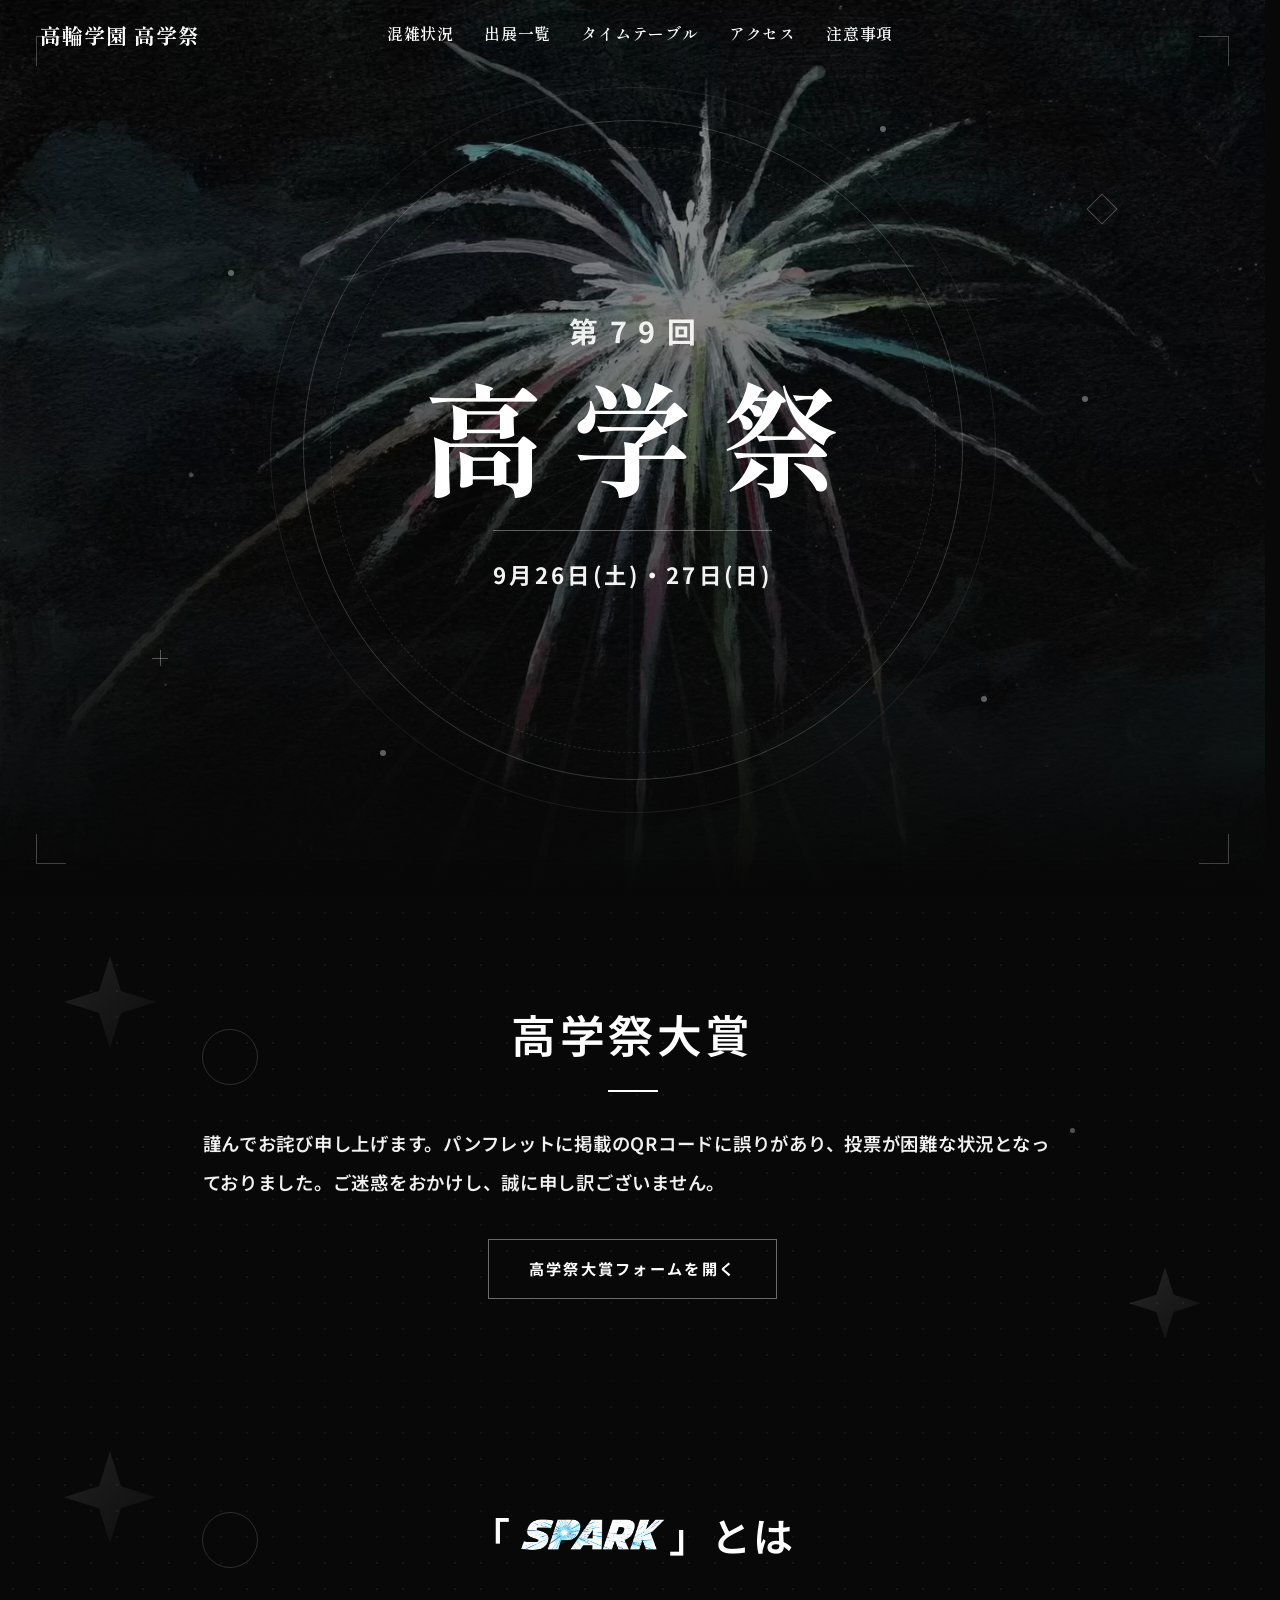
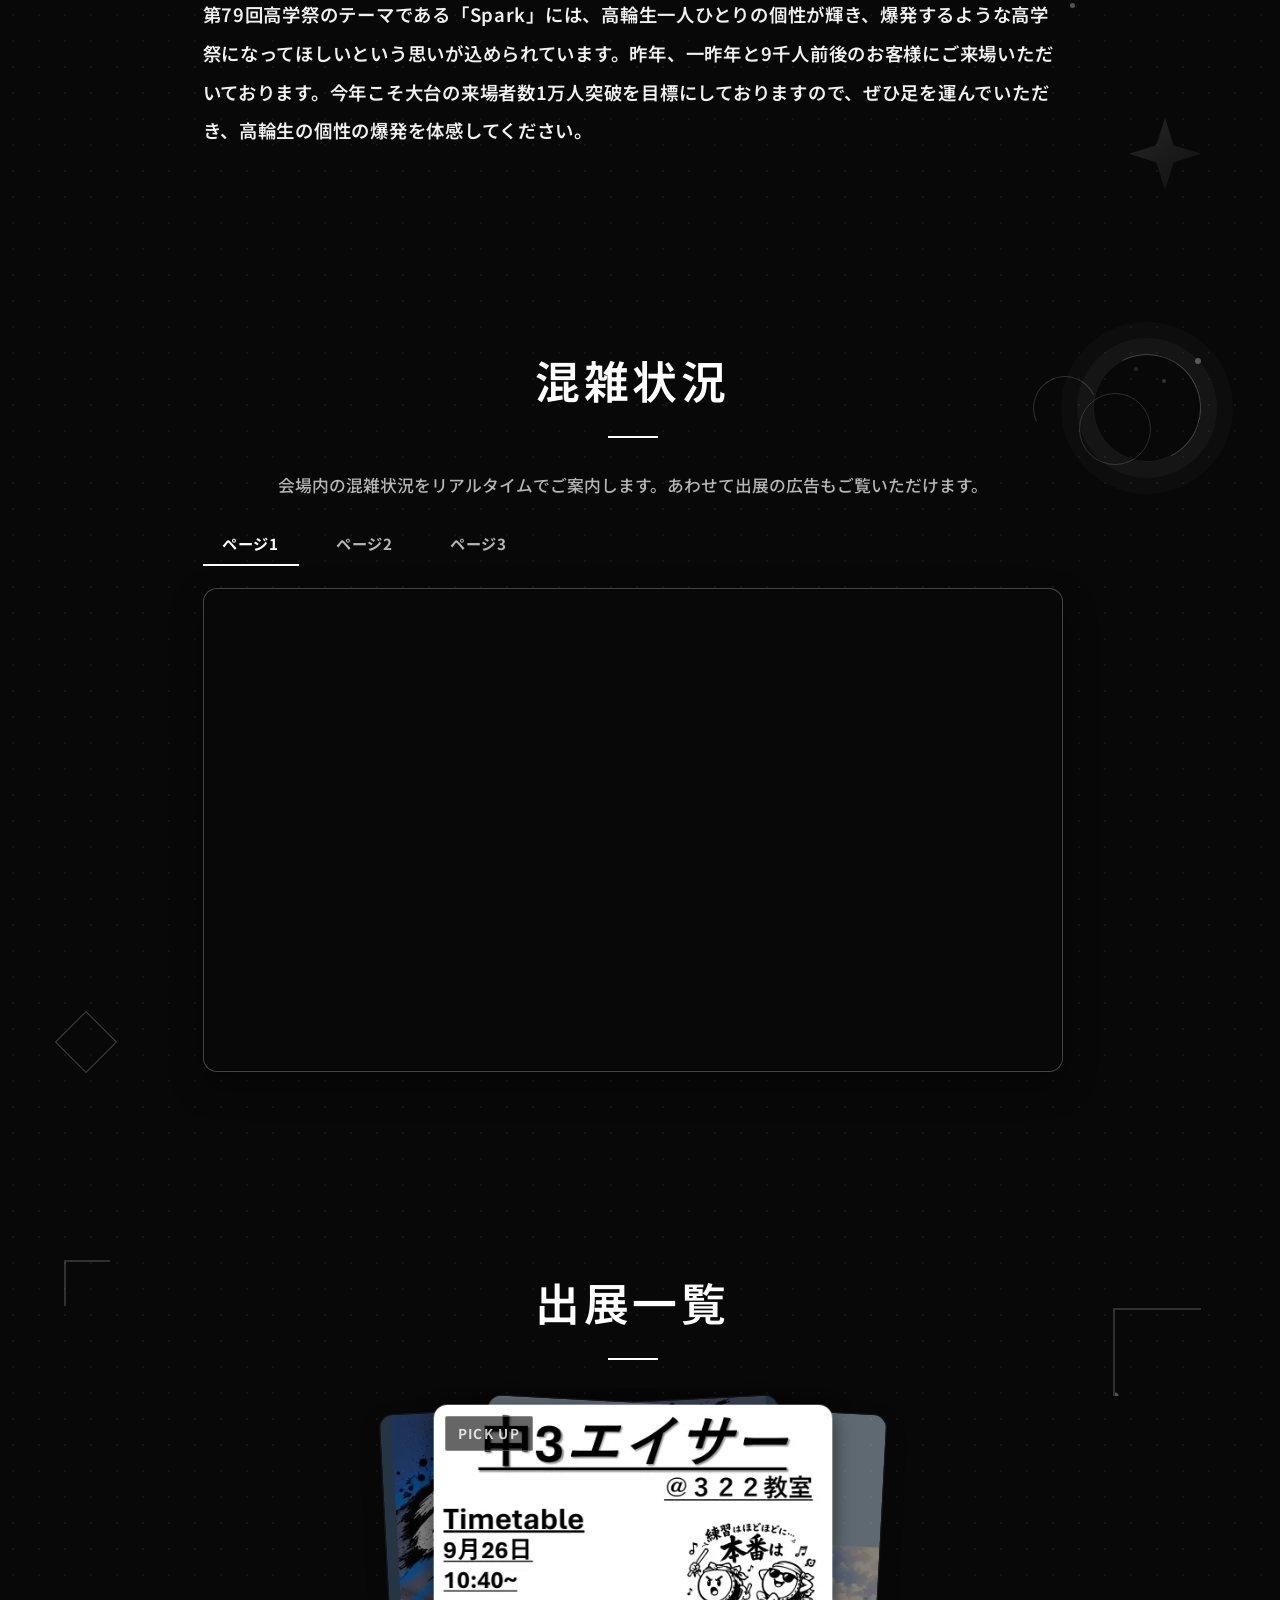
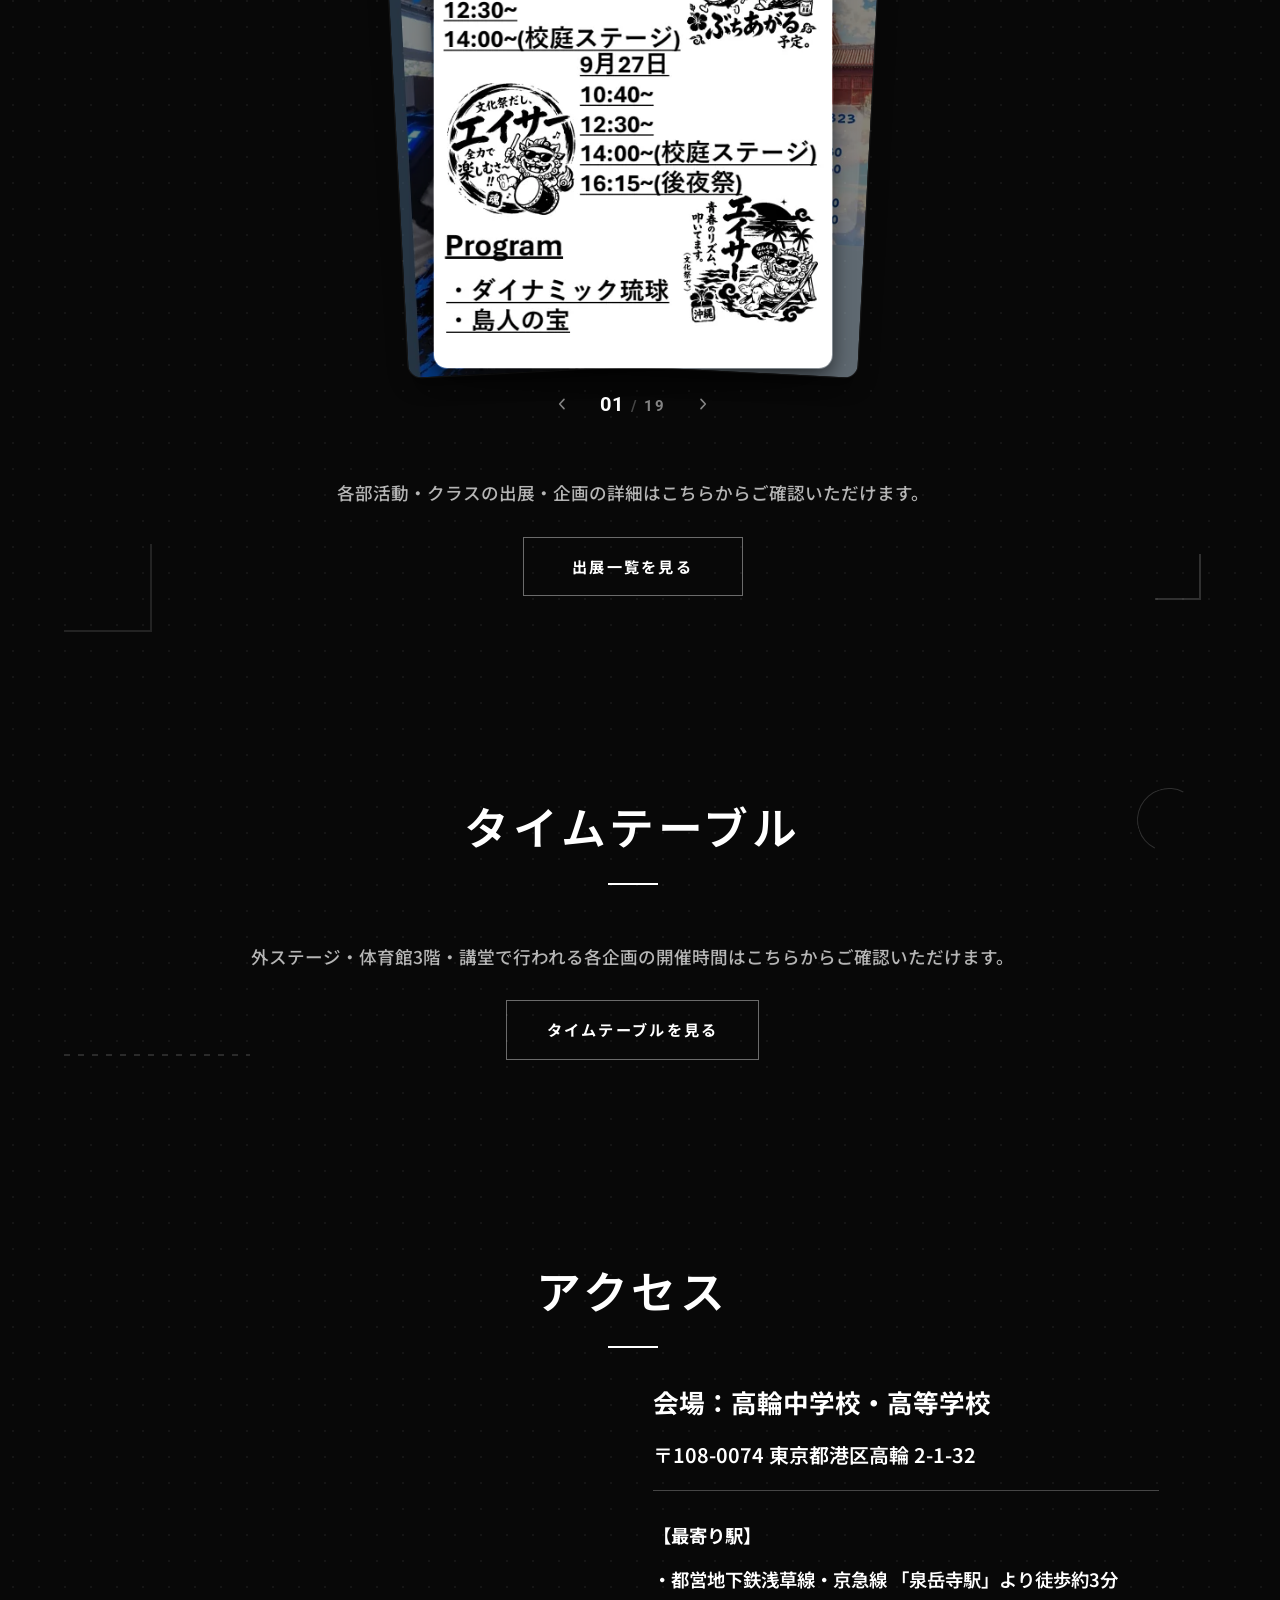
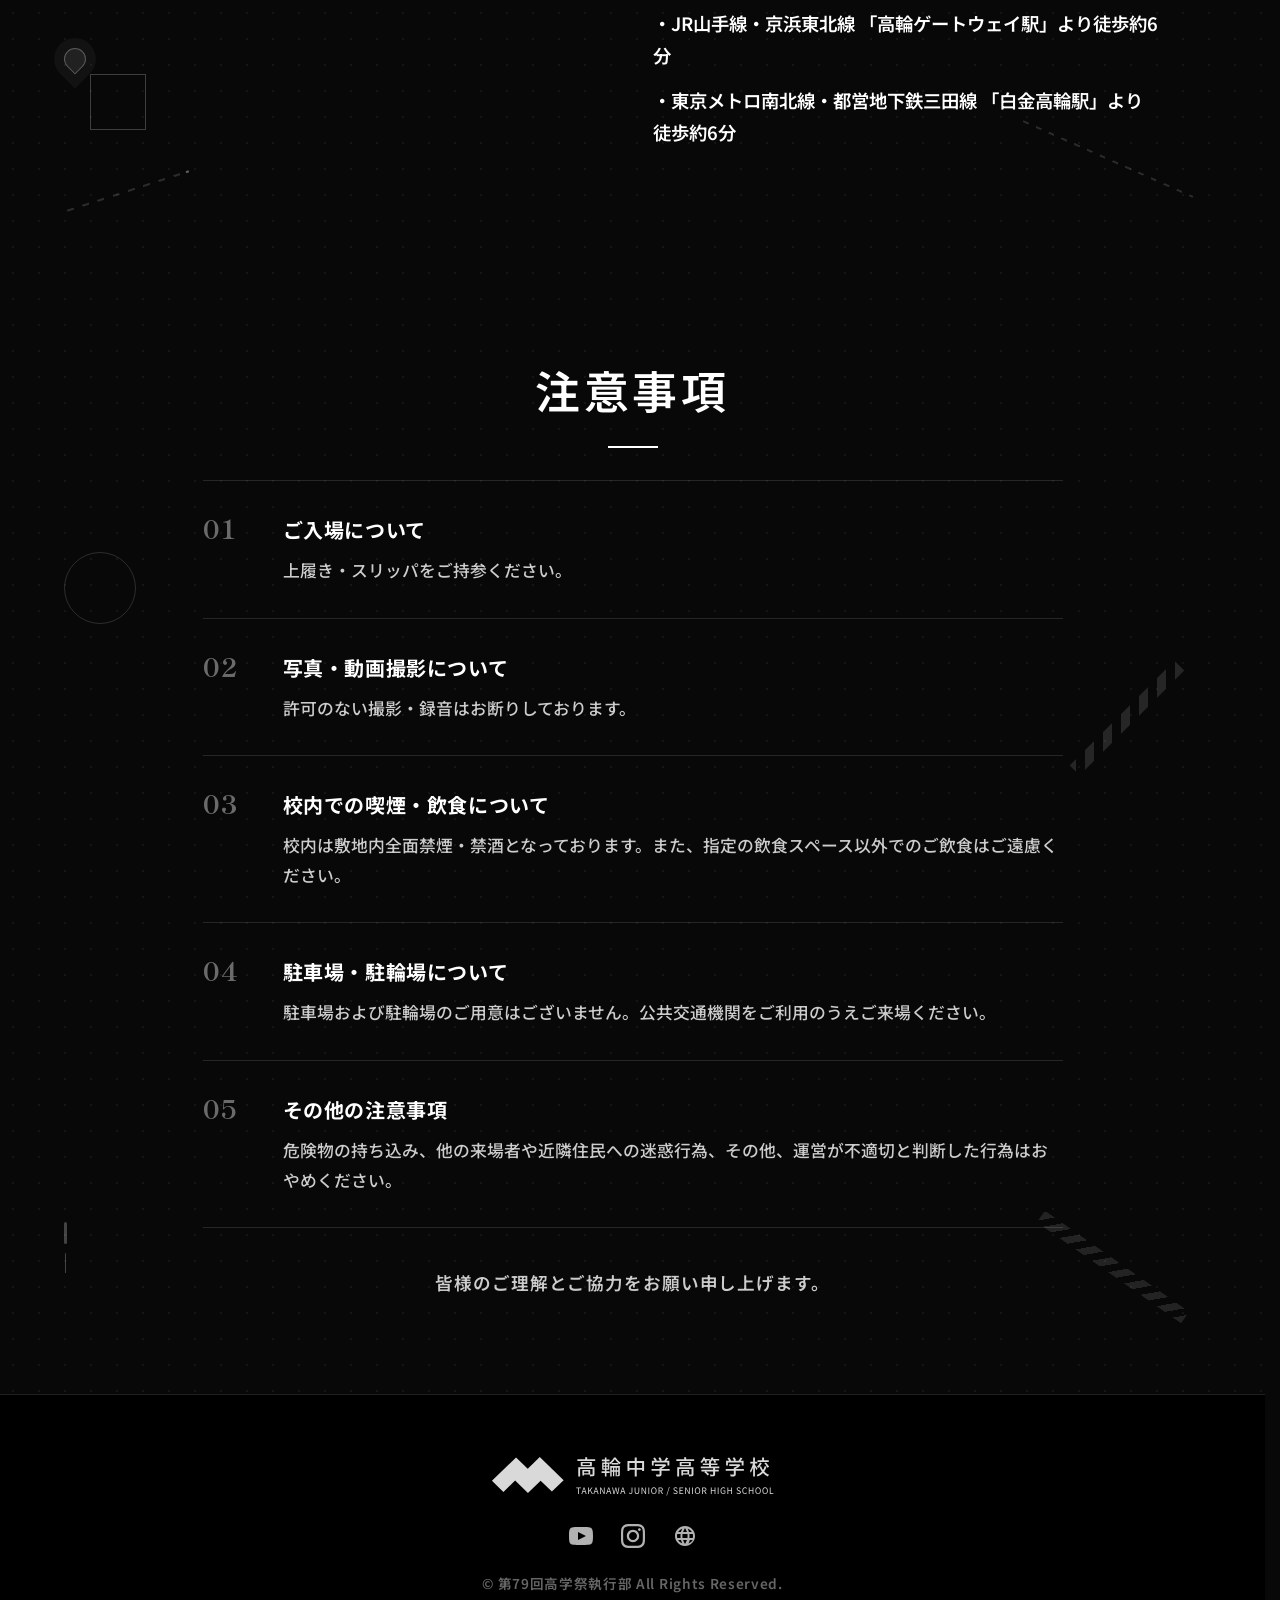
==== index.html @ 96a68a83 "Fix: 高学祭大賞フォームのURLを修正" ====
<!doctype html>
<html lang="ja">

<head>
  <meta charset="UTF-8" />
  <meta name="viewport" content="width=device-width, initial-scale=1, viewport-fit=cover" />
  <meta name="theme-color" content="#0d0d0d" />
  <title>第79回高学祭公式ウェブサイト</title>
  <meta name="description" content="高輪中学校・高等学校で開催される第79回高学祭の公式サイトです。開催日時、出展一覧、アクセスなどをご案内します。" />
  <link rel="icon" href="./favicon.png" type="image/png" />
  <link rel="preload" as="image" href="./assets/images/background.avif" type="image/avif" fetchpriority="high" />

  <link href="./assets/css/destyle.css?v=20260928" rel="stylesheet" />

  <link rel="preconnect" href="https://fonts.googleapis.com" />
  <link rel="preconnect" href="https://fonts.gstatic.com" crossorigin />
  <link rel="preconnect" href="https://docs.google.com" />

  <link rel="preload" as="style"
    href="https://fonts.googleapis.com/css2?family=Noto+Sans+JP:wght@600;700&family=Shippori+Mincho:wght@800&family=Roboto:wght@400;700&display=swap" />
  <link rel="stylesheet"
    href="https://fonts.googleapis.com/css2?family=Noto+Sans+JP:wght@600;700&family=Shippori+Mincho:wght@800&family=Roboto:wght@400;700&display=swap"
    media="print" onload="this.media='all'" />
  <noscript>
    <link rel="stylesheet"
      href="https://fonts.googleapis.com/css2?family=Noto+Sans+JP:wght@600;700&family=Shippori+Mincho:wght@800&family=Roboto:wght@400;700&display=swap" />
  </noscript>
  <link href="./assets/css/style.css?v=20260928" rel="stylesheet" />

  <link rel="canonical" href="https://kougakusai.pages.dev/" />

  <meta property="og:type" content="website" />
  <meta property="og:site_name" content="第79回高学祭" />
  <meta property="og:title" content="第79回高学祭公式ウェブサイト" />
  <meta property="og:description" content="高輪中学校・高等学校で開催される第79回高学祭の公式サイトです。開催日時、出展一覧、アクセスなどをご案内します。" />
  <meta property="og:image" content="https://kougakusai.pages.dev/assets/images/ogp.png" />
  <meta property="og:url" content="https://kougakusai.pages.dev/" />
  <meta property="og:locale" content="ja_JP" />

  <meta name="twitter:card" content="summary_large_image" />
  <meta name="twitter:title" content="第79回高学祭公式ウェブサイト" />
  <meta name="twitter:description" content="高輪中学校・高等学校で開催される第79回高学祭の公式サイトです。" />
  <meta name="twitter:url" content="https://kougakusai.pages.dev/" />
  <meta name="twitter:image" content="https://kougakusai.pages.dev/assets/images/ogp.png" />
</head>

<body>
  <header>
    <a href="./" class="logo">高輪学園 高学祭</a>

    <nav class="desktop-nav" aria-label="メインナビゲーション">
      <a href="./" class="js-scroll-link" data-scroll-target="congestion">混雑状況</a>
      <a href="./" class="js-scroll-link" data-scroll-target="projects">出展一覧</a>
      <a href="./" class="js-scroll-link" data-scroll-target="timetable">タイムテーブル</a>
      <a href="./" class="js-scroll-link" data-scroll-target="access">アクセス</a>
      <a href="./" class="js-scroll-link" data-scroll-target="precautions">注意事項</a>
    </nav>

    <button type="button" class="hamburger-open" id="js-hamburger-open" aria-label="メニューを開く"
      aria-controls="js-mobile-menu" aria-expanded="false">
      <span></span>
      <span></span>
    </button>
  </header>

  <noscript>
    <style>
      .scroll-fade {
        opacity: 1;
        transform: none;
      }

      @media screen and (max-width: 900px) {
        .hamburger-open {
          display: none;
        }
      }
    </style>
  </noscript>

  <div class="menu-overlay" id="js-menu-overlay"></div>

  <aside class="mobile-menu" id="js-mobile-menu" aria-label="モバイルメニュー" aria-hidden="true" inert>
    <button type="button" class="hamburger-close" id="js-hamburger-close" aria-label="メニューを閉じる">
      <span></span>
      <span></span>
    </button>

    <nav class="mobile-nav">
      <a href="./" class="js-scroll-link js-mobile-link" data-scroll-target="congestion">混雑状況</a>
      <a href="./" class="js-scroll-link js-mobile-link" data-scroll-target="projects">出展一覧</a>
      <a href="./" class="js-scroll-link js-mobile-link" data-scroll-target="timetable">タイムテーブル</a>
      <a href="./" class="js-scroll-link js-mobile-link" data-scroll-target="access">アクセス</a>
      <a href="./" class="js-scroll-link js-mobile-link" data-scroll-target="precautions">注意事項</a>
    </nav>
  </aside>

  <section class="hero">
    <div class="hero-deco hero-pattern--burst" aria-hidden="true">
      <span class="deco-burst"></span>
      <span class="deco-ring"></span>
      <span class="deco-cross"></span>
      <span class="deco-square"></span>
      <span class="deco-dim"></span>
      <span class="reg reg-tl"></span>
      <span class="reg reg-tr"></span>
      <span class="reg reg-bl"></span>
      <span class="reg reg-br"></span>
      <span class="deco-plus"></span>
      <span class="deco-diamond"></span>
      <span class="deco-dot deco-dot--1"></span>
      <span class="deco-dot deco-dot--2"></span>
      <span class="deco-dot deco-dot--3"></span>
      <span class="deco-dot deco-dot--4"></span>
      <span class="deco-dot deco-dot--5"></span>
    </div>

    <div class="hero-inner">
      <p class="hero-sub">第79回</p>
      <h1 class="hero-main">高学祭</h1>
      <p class="hero-date">
        9月26日(土)・27日(日)
      </p>
    </div>
  </section>

  <main>
    <section id="grand-prix" class="grand-prix">
      <div class="section-deco" data-section="grand-prix" aria-hidden="true">
        <span class="d-star d-size-lg pos-1"></span>
        <span class="d-ring d-size-md pos-2"></span>
        <span class="d-dot pos-3"></span>
      </div>
      <div class="content-inner grand-prix-inner">
        <h2 class="scroll-fade">高学祭大賞</h2>
        <div class="grand-prix-text scroll-fade">
          <p class="grand-prix-apology">
            謹んでお詫び申し上げます。パンフレットに掲載のQRコードに誤りがあり、投票が困難な状況となっておりました。ご迷惑をおかけし、誠に申し訳ございません。
          </p>
          <a class="btn-projects grand-prix-form-btn" href="https://docs.google.com/forms/d/e/1FAIpQLSc-I0dS_eJkgNXEQUxPv0V6HkV5yIiI-hs_ckgnveNZEWWohg/viewform"
            target="_blank" rel="noopener noreferrer"> 高学祭大賞フォームを開く </a>
        </div>
      </div>
    </section>

    <section class="about">
      <div class="section-deco" data-section="about" aria-hidden="true">
        <span class="d-star d-size-lg pos-1"></span>
        <span class="d-ring d-size-md pos-2"></span>
        <span class="d-dot pos-3"></span>
      </div>
      <div class="content-inner about-inner">
        <div class="about-text">
          <h2 class="scroll-fade about-title">
            「<img src="./assets/images/spark-logo.webp" alt="Spark" class="inline-spark-logo" />」とは
          </h2>
          <p class="scroll-fade">
            第79回高学祭のテーマである「Spark」には、高輪生一人ひとりの個性が輝き、爆発するような高学祭になってほしいという思いが込められています。昨年、一昨年と9千人前後のお客様にご来場いただいております。今年こそ大台の来場者数1万人突破を目標にしておりますので、ぜひ足を運んでいただき、高輪生の個性の爆発を体感してください。
          </p>
        </div>
      </div>
    </section>

    <section id="congestion" class="congestion">
      <div class="section-deco" data-section="congestion" aria-hidden="true">
        <span class="d-diamond d-size-lg pos-1"></span>
        <span class="d-ring--arc pos-2"></span>
        <span class="d-ring d-size-lg pos-3"></span>
      </div>
      <div class="content-inner congestion-inner">
        <h2 class="scroll-fade">混雑状況</h2>
        <p class="congestion-desc scroll-fade">
          会場内の混雑状況をリアルタイムでご案内します。あわせて出展の広告もご覧いただけます。
        </p>

        <div class="congestion-embed-wrap scroll-fade">
          <div class="congestion-toolbar">
            <div class="congestion-tabs" role="tablist" aria-label="混雑状況ページ切り替え">
              <button type="button" class="congestion-tab is-active" role="tab" aria-selected="true"
                data-slide="id.p">ページ1</button>
              <button type="button" class="congestion-tab" role="tab" aria-selected="false"
                data-slide="id.g3f6db1f56cd_0_41">ページ2</button>
              <button type="button" class="congestion-tab" role="tab" aria-selected="false"
                data-slide="id.g3f6db1f56cd_0_70">ページ3</button>
            </div>
          </div>
          <div class="congestion-slides">
            <iframe class="congestion-slide is-active" data-slide-frame="id.p" title="会場混雑状況 ページ1" allowfullscreen="true"
              loading="lazy"></iframe>
            <iframe class="congestion-slide" data-slide-frame="id.g3f6db1f56cd_0_41" title="会場混雑状況 ページ2" allowfullscreen="true"
              loading="lazy"></iframe>
            <iframe class="congestion-slide" data-slide-frame="id.g3f6db1f56cd_0_70" title="会場混雑状況 ページ3" allowfullscreen="true"
              loading="lazy"></iframe>
          </div>
        </div>
      </div>
    </section>

    <section id="projects" class="projects">
      <div class="section-deco" data-section="projects" aria-hidden="true">
        <span class="d-bracket d-size-lg pos-1"></span>
        <span class="d-bracket--flip d-size-lg pos-2"></span>
      </div>
      <div class="content-inner">
        <h2 class="scroll-fade">出展一覧</h2>

        <section id="ads" class="ads">
          <div class="ads-slider scroll-fade" id="js-ads-slider" role="group" aria-roledescription="スライドショー"
            aria-label="出展PR">
            <span class="ads-badge">PICK UP</span>
            <div class="ads-track" id="js-ads-track"></div>
            <div class="ads-controls" id="js-ads-controls">
              <button type="button" class="ads-nav" id="js-ads-prev" aria-label="前の広告へ">
                <svg viewBox="0 0 24 24" width="16" height="16" aria-hidden="true" focusable="false">
                  <path d="M15 5 L8.5 12 L15 19" fill="none" stroke="currentColor" stroke-width="2.4"
                    stroke-linecap="round" stroke-linejoin="round" />
                </svg>
              </button>
              <p class="ads-counter" id="js-ads-counter" aria-live="polite">
                <span class="ads-counter-now" id="js-ads-counter-now">01</span>
                <span class="ads-counter-sep" aria-hidden="true">/</span>
                <span class="ads-counter-total" id="js-ads-counter-total">19</span>
              </p>
              <button type="button" class="ads-nav" id="js-ads-next" aria-label="次の広告へ">
                <svg viewBox="0 0 24 24" width="16" height="16" aria-hidden="true" focusable="false">
                  <path d="M9 5 L15.5 12 L9 19" fill="none" stroke="currentColor" stroke-width="2.4"
                    stroke-linecap="round" stroke-linejoin="round" />
                </svg>
              </button>
            </div>
          </div>
        </section>

        <div class="projects-link-container scroll-fade">
          <p class="projects-message">
            各部活動・クラスの出展・企画の詳細はこちらからご確認いただけます。
          </p>
          <a href="projects.html" class="btn-projects"> 出展一覧を見る </a>
        </div>
      </div>
    </section>

    <section id="timetable" class="timetable">
      <div class="section-deco" data-section="timetable" aria-hidden="true">
        <span class="d-ring--arc pos-1"></span>
        <span class="d-route d-size-lg pos-2"></span>
      </div>
      <div class="content-inner">
        <h2 class="scroll-fade">タイムテーブル</h2>
        <div class="projects-link-container scroll-fade">
          <p class="projects-message">
            外ステージ・体育館3階・講堂で行われる各企画の開催時間はこちらからご確認いただけます。
          </p>
          <a href="timetable.html" class="btn-projects"> タイムテーブルを見る </a>
        </div>
      </div>
    </section>

    <section id="access" class="access">
      <div class="section-deco" data-section="access" aria-hidden="true">
        <span class="d-dot--ring d-size-lg pos-1"></span>
        <span class="d-route d-size-lg pos-2"></span>
      </div>
      <div class="content-inner access-inner">
        <h2 class="scroll-fade">アクセス</h2>
        <div class="access-content">
          <div class="map-container">
            <iframe title="高輪中学校・高等学校への地図"
              src="https://maps.google.com/maps?q=高輪中学校・高等学校&t=&z=15&ie=UTF8&iwloc=&output=embed" width="600"
              height="450" style="border: 0" allowfullscreen loading="lazy"
              referrerpolicy="strict-origin-when-cross-origin"></iframe>
            <noscript>
              <style>
                .map-container iframe {
                  display: none;
                }

                .map-noscript-notice {
                  min-height: 380px;
                  margin-top: 0;
                  display: flex;
                  flex-direction: column;
                  justify-content: center;
                }

                @media screen and (max-width: 900px) {
                  .map-noscript-notice {
                    min-height: 280px;
                  }
                }
              </style>
              <div class="noscript-notice map-noscript-notice" role="status">
                <p class="noscript-notice-title">地図を表示できません</p>
                <p>〒108-0074 東京都港区高輪 2-1-32</p>
                <a href="https://www.google.com/maps/search/?api=1&query=高輪中学校・高等学校" target="_blank"
                  rel="noopener noreferrer">Google マップで会場を開く</a>
              </div>
            </noscript>
          </div>

          <div class="access-info scroll-fade">
            <h3>会場：高輪中学校・高等学校</h3>
            <p class="address">〒108-0074 東京都港区高輪 2-1-32</p>

            <div class="station-group">
              <p class="station-title">【最寄り駅】</p>
              <p>
                ・都営地下鉄浅草線・京急線 「泉岳寺駅」より徒歩約3分
              </p>
              <p>
                ・JR山手線・京浜東北線 「高輪ゲートウェイ駅」より徒歩約6分
              </p>
              <p>
                ・東京メトロ南北線・都営地下鉄三田線
                「白金高輪駅」より徒歩約6分
              </p>
            </div>
          </div>
        </div>
      </div>
    </section>

    <section id="precautions" class="precautions">
      <div class="section-deco" data-section="precautions" aria-hidden="true">
        <span class="d-band d-size-lg pos-1"></span>
        <span class="d-ring d-size-lg pos-2"></span>
      </div>
      <div class="content-inner precautions-inner">
        <h2 class="scroll-fade">注意事項</h2>
        <div class="precautions-content scroll-fade">
          <div class="precautions-list">
            <div class="precautions-item">
              <span class="precautions-num">01</span>
              <div class="precautions-body">
                <h3>ご入場について</h3>
                <p>上履き・スリッパをご持参ください。</p>
              </div>
            </div>

            <div class="precautions-item">
              <span class="precautions-num">02</span>
              <div class="precautions-body">
                <h3>写真・動画撮影について</h3>
                <p>許可のない撮影・録音はお断りしております。</p>
              </div>
            </div>

            <div class="precautions-item">
              <span class="precautions-num">03</span>
              <div class="precautions-body">
                <h3>校内での喫煙・飲食について</h3>
                <p>
                  校内は敷地内全面禁煙・禁酒となっております。また、指定の飲食スペース以外でのご飲食はご遠慮ください。
                </p>
              </div>
            </div>

            <div class="precautions-item">
              <span class="precautions-num">04</span>
              <div class="precautions-body">
                <h3>駐車場・駐輪場について</h3>
                <p>
                  駐車場および駐輪場のご用意はございません。公共交通機関をご利用のうえご来場ください。
                </p>
              </div>
            </div>

            <div class="precautions-item">
              <span class="precautions-num">05</span>
              <div class="precautions-body">
                <h3>その他の注意事項</h3>
                <p>
                  危険物の持ち込み、他の来場者や近隣住民への迷惑行為、その他、運営が不適切と判断した行為はおやめください。
                </p>
              </div>
            </div>
          </div>
          <p class="precautions-foot">
            皆様のご理解とご協力をお願い申し上げます。
          </p>
        </div>
      </div>
    </section>
  </main>

  <div class="modal-overlay" id="js-modal-overlay" aria-hidden="true">
    <div class="modal-content" role="dialog" aria-modal="true" aria-labelledby="js-modal-title" tabindex="-1">
      <button type="button" class="modal-close" id="js-modal-close" aria-label="閉じる">
        ✕
      </button>
      <div id="js-modal-body"></div>
    </div>
  </div>

  <footer>
    <div class="footer-inner">
      <div class="footer-logo-wrap">
        <a href="https://takanawa.ed.jp" target="_blank" rel="noopener noreferrer">
          <img src="./assets/images/logos/takanawa-logo.svg" alt="学校法人高輪学園" class="takanawa-logo" loading="lazy" />
        </a>
      </div>

      <div class="footer-sns">
        <a href="https://www.youtube.com/@takanawagakuen" target="_blank" rel="noopener noreferrer"
          aria-label="公式YouTube">
          <img src="./assets/images/logos/youtube-logo.svg" alt="YouTube" class="sns-icon" loading="lazy" />
        </a>
        <a href="https://www.instagram.com/kougakusai.official/" target="_blank" rel="noopener noreferrer"
          aria-label="公式Instagram">
          <img src="./assets/images/logos/instagram-logo.svg" alt="Instagram" class="sns-icon" loading="lazy" />
        </a>
        <a href="https://takanawa.ed.jp" target="_blank" rel="noopener noreferrer" aria-label="公式ウェブサイト">
          <img src="./assets/images/logos/internet-logo.svg" alt="Website" class="sns-icon" loading="lazy" />
        </a>
      </div>

      <p class="copyright">© 第79回高学祭執行部 All Rights Reserved.</p>
    </div>
  </footer>

  <a href="#" id="back-to-top" class="back-to-top" aria-label="ページ上部へ戻る">
    ↑
  </a>

  <script src="./assets/js/script.js?v=20260928" defer></script>
</body>

</html>
---- assets/css/destyle.css ----
*,:before,:after{box-sizing:border-box;border-style:solid;border-width:0;min-width:0}html{-webkit-text-size-adjust:100%;-webkit-tap-highlight-color:transparent;line-height:1.15}body{margin:0}main{display:block}p,table,blockquote,address,pre,iframe,form,figure,dl{margin:0}h1,h2,h3,h4,h5,h6{font-size:inherit;font-weight:inherit;margin:0}ul,ol{margin:0;padding:0;list-style:none}dt{font-weight:700}dd{margin-left:0}hr{box-sizing:content-box;clear:both;height:0;color:inherit;border-top-width:1px;margin:0;overflow:visible}pre{font-family:monospace;font-size:inherit}address{font-style:inherit}a{color:inherit;background-color:#0000;text-decoration:none}abbr[title]{text-decoration:underline dotted}b,strong{font-weight:bolder}code,kbd,samp{font-family:monospace;font-size:inherit}small{font-size:80%}sub,sup{vertical-align:baseline;font-size:75%;line-height:0;position:relative}sub{bottom:-.25em}sup{top:-.5em}svg,img,embed,object,iframe{vertical-align:bottom}button,input,optgroup,select,textarea{-webkit-appearance:none;appearance:none;vertical-align:middle;color:inherit;font:inherit;text-align:inherit;text-transform:inherit;background:0 0;border-radius:0;margin:0;padding:0}button,[type=button],[type=reset],[type=submit]{cursor:pointer}button:disabled,[type=button]:disabled,[type=reset]:disabled,[type=submit]:disabled{cursor:default}:-moz-focusring{outline:auto}select:disabled{opacity:inherit}option{padding:0}fieldset{min-width:0;margin:0;padding:0}legend{padding:0}progress{vertical-align:baseline}textarea{overflow:auto}[type=number]::-webkit-inner-spin-button,[type=number]::-webkit-outer-spin-button{height:auto}[type=search]{outline-offset:-2px}[type=search]::-webkit-search-decoration{-webkit-appearance:none}::-webkit-file-upload-button{-webkit-appearance:button;font:inherit}[type=number]{-moz-appearance:textfield}label[for]{cursor:pointer}details{display:block}summary{display:list-item}[contenteditable]:focus{outline:auto}table{border-color:inherit;border-collapse:collapse}caption{text-align:left}td,th{vertical-align:top;padding:0}th{text-align:left;font-weight:700}
---- assets/css/style.css ----
html {
  scroll-behavior: smooth;
  scrollbar-gutter: stable;
  overflow-x: clip;
}

body {
  color: #fff;
  background-color: #080808;
  font-family: Noto Sans JP, sans-serif;
  font-weight: 600;
  line-height: 1.7;
  overflow-x: clip;
}

header {
  z-index: 100;
  background: 0 0;
  justify-content: space-between;
  align-items: center;
  width: 100%;
  padding: max(18px, env(safe-area-inset-top, 0px)) 40px;
  font-family: Shippori Mincho, serif;
  font-weight: 800;
  transition: background-color 0.4s, backdrop-filter 0.4s;
  display: flex;
  position: fixed;
  top: 0;
  left: 0;
}

header.scrolled {
  backdrop-filter: blur(12px);
  background-color: #080808b3;
}

.logo {
  color: #fff;
  letter-spacing: 0.05em;
  z-index: 101;
  font-size: 1.3rem;
  font-weight: 700;
  text-decoration: none;
  position: relative;
}

.desktop-nav {
  gap: 30px;
  display: flex;
  position: absolute;
  left: 50%;
  transform: translate(-50%);
}

.desktop-nav a {
  color: #fff;
  letter-spacing: 0.05em;
  background-image: linear-gradient(#fff, #fff);
  background-position: 0 100%;
  background-repeat: no-repeat;
  background-size: 0% 2px;
  padding-bottom: 4px;
  font-size: 1rem;
  font-weight: 600;
  text-decoration: none;
  transition: background-size 0.3s;
}

.desktop-nav a:hover {
  background-size: 100% 2px;
}

.hamburger-open,
.menu-overlay,
.mobile-menu {
  display: none;
}

.hero {
  z-index: 0;
  background-image: url(../images/background.webp);
  background-image: image-set(
    url(../images/background.avif) type("image/avif"),
    url(../images/background.webp) type("image/webp")
  );
  background-position: 50%;
  background-repeat: no-repeat;
  background-size: cover;
  justify-content: center;
  align-items: center;
  height: 100vh;
  height: 100svh;
  font-family: Shippori Mincho, serif;
  display: flex;
  position: sticky;
  top: 0;
  overflow: hidden;
}

.hero:before {
  content: "";
  z-index: 0;
  background: linear-gradient(#08080859 0%, #080808b3 70%, #080808 100%);
  position: absolute;
  inset: 0;
}

.hero-deco {
  z-index: 0;
  pointer-events: none;
  overflow: hidden;
  position: absolute;
  inset: 0;
}

.deco-burst {
  opacity: 0.3;
  background: repeating-conic-gradient(
    rgb(255 255 255 / 0.1) 0deg 1.2deg,
    transparent 1.2deg 12deg
  );
  -webkit-mask-image: radial-gradient(circle, #000 0%, transparent 68%);
  mask-image: radial-gradient(circle, #000 0%, transparent 68%);
  aspect-ratio: 1;
  width: min(140vh, 1150px);
  width: min(140svh, 1150px);
  position: absolute;
  top: 50%;
  left: 50%;
  transform: translate(-50%, -50%);
}

.deco-ring {
  aspect-ratio: 1;
  border: 1px solid rgb(255 255 255 / 0.18);
  border-radius: 50%;
  width: min(74vh, 660px);
  width: min(74svh, 660px);
  position: absolute;
  top: 50%;
  left: 50%;
  transform: translate(-50%, -50%);
}

.deco-ring::before {
  content: "";
  border: 1px dashed rgb(255 255 255 / 0.12);
  border-radius: 50%;
  position: absolute;
  inset: 26px;
}

.deco-ring::after {
  content: "";
  border: 1px solid rgb(255 255 255 / 0.08);
  border-radius: 50%;
  position: absolute;
  inset: -34px;
}

.reg {
  border-color: rgb(255 255 255 / 0.25);
  border-style: solid;
  width: 30px;
  height: 30px;
  position: absolute;
}

.reg-tl {
  top: 36px;
  left: 36px;
  border-width: 1px 0 0 1px;
}

.reg-tr {
  top: 36px;
  right: 36px;
  border-width: 1px 1px 0 0;
}

.reg-bl {
  bottom: 36px;
  left: 36px;
  border-width: 0 0 1px 1px;
}

.reg-br {
  right: 36px;
  bottom: 36px;
  border-width: 0 1px 1px 0;
}

.deco-plus {
  width: 16px;
  height: 16px;
  position: absolute;
  left: 12%;
  bottom: 26%;
}

.deco-plus::before,
.deco-plus::after {
  content: "";
  background: rgb(255 255 255 / 0.3);
  position: absolute;
}

.deco-plus::before {
  height: 1px;
  top: 50%;
  right: 0;
  left: 0;
}

.deco-plus::after {
  width: 1px;
  top: 0;
  bottom: 0;
  left: 50%;
}

.deco-diamond {
  border: 1px solid rgb(255 255 255 / 0.28);
  width: 22px;
  height: 22px;
  position: absolute;
  top: 22%;
  right: 12%;
  transform: rotate(45deg);
}

.deco-dot {
  background: rgb(255 255 255 / 0.35);
  border-radius: 50%;
  width: 6px;
  height: 6px;
  position: absolute;
}

.deco-dot--1 {
  top: 30%;
  left: 18%;
}

.deco-dot--2 {
  right: 22%;
  bottom: 22%;
}

.deco-dot--3 {
  top: 14%;
  right: 30%;
}

.deco-dot--4 {
  bottom: 16%;
  left: 30%;
}

.deco-dot--5 {
  top: 44%;
  right: 14%;
}

.deco-cross {
  display: none;
  width: min(78vh, 700px);
  width: min(78svh, 700px);
  height: 1px;
  position: absolute;
  top: 50%;
  left: 50%;
  transform: translate(-50%, -50%) rotate(45deg);
}

.deco-cross::after {
  content: "";
  width: 1px;
  height: min(78vh, 700px);
  height: min(78svh, 700px);
  background: rgb(255 255 255 / 0.08);
  position: absolute;
  top: 50%;
  left: 50%;
  transform: translate(-50%, -50%);
}

.deco-square {
  border: 1px solid rgb(255 255 255 / 0.09);
  width: min(60vh, 540px);
  height: min(60vh, 540px);
  position: absolute;
  top: 50%;
  left: 50%;
  transform: translate(-50%, -50%);
}

.deco-square::before {
  content: "";
  border: 1px solid rgb(255 255 255 / 0.06);
  position: absolute;
  inset: 30px;
}

.deco-square::after {
  content: "";
  border: 1px solid rgb(255 255 255 / 0.06);
  position: absolute;
  inset: 60px;
}

.deco-dim {
  width: min(34vh, 320px);
  height: 1px;
  background: rgb(255 255 255 / 0.22);
  position: absolute;
  top: 18%;
  right: 8%;
}

.deco-dim::before,
.deco-dim::after {
  content: "";
  border-top: 1px solid rgb(255 255 255 / 0.22);
  width: 10px;
  height: 1px;
  position: absolute;
  top: -3px;
}

.deco-dim::before {
  left: -4px;
  transform: rotate(45deg);
  transform-origin: left;
}

.deco-dim::after {
  right: -4px;
  transform: rotate(-45deg);
  transform-origin: right;
}

.hero-pattern--burst .deco-square,
.hero-pattern--burst .deco-dim {
  display: none;
}

.hero-inner {
  z-index: 1;
  text-align: center;
  flex-direction: column;
  align-items: center;
  padding: 0 20px;
  display: flex;
  position: relative;
}

.hero-sub {
  letter-spacing: 0.4em;
  text-indent: 0.4em;
  color: #ffffffe6;
  margin-bottom: 12px;
  font-family: Noto Sans JP, sans-serif;
  font-size: clamp(1.3rem, 4vw, 1.8rem);
  font-weight: 700;
}

.hero-main {
  letter-spacing: 0.22em;
  text-indent: 0.22em;
  color: #fff;
  margin-bottom: 28px;
  font-size: clamp(4.8rem, 9.5vw, 8.5rem);
  font-weight: 800;
  line-height: 1.1;
}

.hero-date {
  letter-spacing: 0.15em;
  color: #fffffff2;
  border-top: 1px solid #ffffff59;
  align-items: center;
  gap: 12px;
  padding-top: 24px;
  font-family: Noto Sans JP, sans-serif;
  font-size: 1.4rem;
  font-weight: 700;
  display: inline-flex;
}

main {
  z-index: 1;
  background-color: #080808;
  background-image: radial-gradient(
    rgb(255 255 255 / 0.05) 1px,
    transparent 1.4px
  );
  background-size: 26px 26px;
  position: relative;
}

.subpage-main {
  padding-top: 100px;
}

section {
  isolation: isolate;
  position: relative;
}

section[id] {
  scroll-margin-top: 90px;
}

.grand-prix::before,
.about::before {
  content: "";
  z-index: 0;
  pointer-events: none;
  width: 92px;
  height: 92px;
  background: linear-gradient(
    135deg,
    rgb(255 255 255 / 0.1),
    rgb(255 255 255 / 0.02)
  );
  clip-path: polygon(
    50% 0%,
    38% 38%,
    0% 50%,
    38% 62%,
    50% 100%,
    62% 62%,
    100% 50%,
    62% 38%
  );
  position: absolute;
  top: 56px;
  left: clamp(20px, 5vw, 88px);
}

.congestion::before {
  content: "";
  z-index: 0;
  pointer-events: none;
  width: 108px;
  height: 108px;
  border: 1.5px solid rgb(255 255 255 / 0.08);
  border-top-color: rgb(255 255 255 / 0.24);
  border-right-color: rgb(255 255 255 / 0.24);
  border-radius: 50%;
  box-shadow: 0 0 0 16px rgb(255 255 255 / 0.03),
    0 0 0 32px rgb(255 255 255 / 0.02);
  position: absolute;
  top: 108px;
  right: clamp(20px, 5vw, 88px);
  transform: rotate(18deg);
}

.congestion::after {
  content: "";
  z-index: 0;
  pointer-events: none;
  width: 6px;
  height: 6px;
  border-radius: 50%;
  background: rgb(255 255 255 / 0.3);
  box-shadow: -34px 20px 0 -1px rgb(255 255 255 / 0.18),
    -62px 8px 0 -1px rgb(255 255 255 / 0.12);
  position: absolute;
  top: 112px;
  right: clamp(20px, 5vw, 88px);
}

.projects::before {
  content: "";
  z-index: 0;
  pointer-events: none;
  width: 88px;
  height: 88px;
  border-top: 2px solid rgb(255 255 255 / 0.16);
  border-left: 2px solid rgb(255 255 255 / 0.16);
  background-image: radial-gradient(
    circle at 0 100%,
    rgb(255 255 255 / 0.3) 0 3px,
    #0000 4px
  );
  background-position: 0 100%;
  background-repeat: no-repeat;
  position: absolute;
  top: 140px;
  right: clamp(20px, 5vw, 88px);
}

.projects::after {
  content: "";
  z-index: 0;
  pointer-events: none;
  width: 88px;
  height: 88px;
  border-bottom: 2px solid rgb(255 255 255 / 0.11);
  border-right: 2px solid rgb(255 255 255 / 0.11);
  position: absolute;
  bottom: 60px;
  left: clamp(20px, 5vw, 88px);
}

.access::before {
  content: "";
  z-index: 0;
  pointer-events: none;
  width: 22px;
  height: 22px;
  background: rgb(255 255 255 / 0.1);
  border: 1px solid rgb(255 255 255 / 0.26);
  border-radius: 50% 50% 50% 0;
  box-shadow: 0 0 0 10px rgb(255 255 255 / 0.04);
  position: absolute;
  bottom: 186px;
  left: clamp(20px, 5vw, 88px);
  transform: rotate(-45deg);
}

.access::after {
  content: "";
  z-index: 0;
  pointer-events: none;
  height: 2px;
  width: 128px;
  background-image: radial-gradient(
      circle at 100% 50%,
      rgb(255 255 255 / 0.35) 0 3px,
      #0000 3.5px
    ),
    repeating-linear-gradient(
      90deg,
      rgb(255 255 255 / 0.14) 0 7px,
      #0000 7px 16px
    );
  position: absolute;
  bottom: 64px;
  left: clamp(20px, 5vw, 88px);
  transform: rotate(-18deg);
}

.precautions::before {
  content: "";
  z-index: 0;
  pointer-events: none;
  width: 148px;
  height: 14px;
  background: repeating-linear-gradient(
    -45deg,
    rgb(255 255 255 / 0.12) 0 9px,
    #0000 9px 18px
  );
  position: absolute;
  top: 40%;
  right: clamp(20px, 5vw, 88px);
  transform: rotate(-45deg);
}

.precautions::after {
  content: "";
  z-index: 0;
  pointer-events: none;
  width: 3px;
  height: 22px;
  border-radius: 2px;
  background: rgb(255 255 255 / 0.24);
  box-shadow: 0 30px 0 -1px rgb(255 255 255 / 0.24);
  position: absolute;
  bottom: 150px;
  left: clamp(20px, 5vw, 88px);
}

.section-deco {
  z-index: 0;
  pointer-events: none;
  position: absolute;
  inset: 0;
  overflow: hidden;
}

.section-deco span {
  display: block;
  position: absolute;
}

.section-deco .d-star {
  width: 34px;
  height: 34px;
  background: linear-gradient(
    135deg,
    rgb(255 255 255 / 0.12),
    rgb(255 255 255 / 0.03)
  );
  clip-path: polygon(
    50% 0%,
    38% 38%,
    0% 50%,
    38% 62%,
    50% 100%,
    62% 62%,
    100% 50%,
    62% 38%
  );
}

.section-deco .d-size-md {
  width: 56px;
  height: 56px;
}

.section-deco .d-size-lg {
  width: 72px;
  height: 72px;
}

.section-deco .d-star.d-size-lg {
  width: 72px;
  height: 72px;
}

.section-deco .d-dot {
  background: rgb(255 255 255 / 0.3);
  border-radius: 50%;
  width: 5px;
  height: 5px;
}

.section-deco .d-dot--ring {
  background: #0000;
  border: 1px solid rgb(255 255 255 / 0.22);
  width: 9px;
  height: 9px;
}

.section-deco .d-dot--ring.d-size-lg {
  width: 56px;
  height: 56px;
}

.section-deco .d-ring {
  border: 1px solid rgb(255 255 255 / 0.15);
  border-radius: 50%;
}

.section-deco .d-ring--arc {
  border: 1.5px solid rgb(255 255 255 / 0.16);
  border-radius: 50%;
  border-right-color: #0000;
  border-bottom-color: #0000;
  width: 64px;
  height: 64px;
}

.section-deco .d-diamond {
  border: 1px solid rgb(255 255 255 / 0.24);
  width: 12px;
  height: 12px;
  transform: rotate(45deg);
}

.section-deco .d-diamond.d-size-lg {
  width: 44px;
  height: 44px;
}

.section-deco .d-bracket,
.section-deco .d-bracket--flip {
  border: 1.5px solid rgb(255 255 255 / 0.16);
  width: 26px;
  height: 26px;
}

.section-deco .d-bracket {
  border-right: 0;
  border-bottom: 0;
}

.section-deco .d-bracket--flip {
  border-top: 0;
  border-left: 0;
}

.section-deco .d-bracket.d-size-lg,
.section-deco .d-bracket--flip.d-size-lg {
  border-width: 2px;
  width: 46px;
  height: 46px;
}

.section-deco .d-route {
  background: repeating-linear-gradient(
    90deg,
    rgb(255 255 255 / 0.14) 0 6px,
    #0000 6px 14px
  );
  height: 1.5px;
}

.section-deco .d-route.d-size-lg {
  height: 2px;
  width: 186px;
}

.section-deco .d-band {
  background: repeating-linear-gradient(
    -45deg,
    rgb(255 255 255 / 0.11) 0 7px,
    #0000 7px 14px
  );
  height: 10px;
}

.section-deco .d-band.d-size-lg {
  width: 176px;
  height: 14px;
}

[data-section="grand-prix"] .pos-1,
[data-section="about"] .pos-1 {
  right: clamp(20px, 5vw, 88px);
  bottom: 56px;
}

[data-section="grand-prix"] .pos-2,
[data-section="about"] .pos-2 {
  top: 26%;
  left: 16%;
}

[data-section="grand-prix"] .pos-3,
[data-section="about"] .pos-3 {
  top: 46%;
  right: 15%;
}

[data-section="congestion"] .pos-1 {
  bottom: 104px;
  left: clamp(20px, 5vw, 88px);
}

[data-section="congestion"] .pos-2 {
  top: 130px;
  right: calc(clamp(20px, 5vw, 88px) + 104px);
  transform: rotate(20deg);
}

[data-section="congestion"] .pos-3 {
  top: 16%;
  right: 9%;
}

[data-section="projects"] .pos-1 {
  top: 92px;
  left: clamp(20px, 5vw, 88px);
}

[data-section="projects"] .pos-2 {
  bottom: 92px;
  right: clamp(20px, 5vw, 88px);
}

[data-section="timetable"] .pos-1 {
  top: 96px;
  right: clamp(20px, 5vw, 88px);
  transform: rotate(-18deg);
}

[data-section="timetable"] .pos-2 {
  bottom: 100px;
  left: clamp(20px, 5vw, 88px);
}

[data-section="access"] .pos-1 {
  bottom: 126px;
  left: calc(clamp(20px, 5vw, 88px) + 26px);
}

[data-section="access"] .pos-2 {
  bottom: 96px;
  right: clamp(20px, 5vw, 88px);
  transform: rotate(24deg);
}

[data-section="precautions"] .pos-1 {
  bottom: 120px;
  right: clamp(20px, 5vw, 88px);
  transform: rotate(35deg);
}

[data-section="precautions"] .pos-2 {
  top: 26%;
  left: clamp(20px, 5vw, 88px);
}

.content-inner {
  z-index: 1;
  max-width: 1180px;
  margin: 0 auto;
  padding: 96px clamp(20px, 5vw, 88px);
  position: relative;
}

.scroll-fade {
  opacity: 0;
  transition: opacity 0.8s cubic-bezier(0.16, 1, 0.3, 1),
    transform 0.8s cubic-bezier(0.16, 1, 0.3, 1);
  transform: translateY(20px);
}

.scroll-fade.is-show {
  opacity: 1;
  transform: translateY(0);
}

.grand-prix::after,
.about::after {
  content: "";
  pointer-events: none;
  background: linear-gradient(#0000, #080808);
  width: 100%;
  height: 40px;
  position: absolute;
  top: -40px;
  left: 0;
}

.about-text,
.grand-prix-text {
  text-align: center;
  max-width: 860px;
  margin: 0 auto;
}

.about-title {
  letter-spacing: 0.05em;
  color: #fff;
  justify-content: center;
  align-items: center;
  margin-bottom: 16px;
  font-family: Noto Sans JP, sans-serif;
  font-size: 2.5rem;
  display: inline-flex;
}

.inline-spark-logo {
  object-fit: contain;
  vertical-align: middle;
  width: auto;
  height: 5.5rem;
}

.about p,
.grand-prix-apology {
  color: #f0f0f0;
  letter-spacing: 0.04em;
  text-align: left;
  font-size: 1.15rem;
  line-height: 2.1;
}

.grand-prix h2,
.projects h2,
.congestion h2,
.access h2,
.precautions h2,
.timetable h2 {
  letter-spacing: 0.08em;
  text-align: center;
  color: #fff;
  margin-bottom: 32px;
  font-family: Noto Sans JP, sans-serif;
  font-size: 2.8rem;
}

.grand-prix h2:after,
.projects h2:after,
.congestion h2:after,
.access h2:after,
.precautions h2:after,
.timetable h2:after {
  content: "";
  background: #fff;
  width: 50px;
  height: 2px;
  margin: 18px auto 0;
  display: block;
}

.project-controls {
  flex-direction: column;
  align-items: center;
  gap: 16px;
  margin-bottom: 24px;
  display: flex;
}

.search-box {
  width: 100%;
  max-width: 400px;
}

.search-box input {
  color: #fff;
  background: #ffffff0f;
  border: 1px solid #fff3;
  border-radius: 30px;
  outline: none;
  width: 100%;
  padding: 12px 20px;
  font-family: inherit;
  font-size: 0.95rem;
  transition: background-color 0.3s, border-color 0.3s;
}

.search-box input::placeholder {
  color: #fff6;
}

.search-box input:focus {
  background: #ffffff1f;
  border-color: #fff9;
}

.project-filters {
  flex-wrap: wrap;
  justify-content: center;
  gap: 10px;
  display: flex;
}

.filter-btn {
  color: #ccc;
  cursor: pointer;
  background: #ffffff14;
  border: 1px solid #fff3;
  border-radius: 20px;
  padding: 8px 18px;
  font-size: 0.85rem;
  font-weight: 600;
  transition: background-color 0.3s, color 0.3s, border-color 0.3s;
}

.filter-btn:hover,
.filter-btn.active {
  color: #080808;
  background: #fff;
  border-color: #fff;
}

.project-count {
  text-align: center;
  color: #ffffff80;
  margin-bottom: 30px;
  font-size: 0.85rem;
}

.project-grid {
  grid-template-columns: repeat(2, 1fr);
  gap: 20px;
  display: grid;
}

.project-card {
  cursor: pointer;
  background: #ffffff08;
  border: 1px solid #ffffff1f;
  border-radius: 12px;
  display: flex;
  flex-direction: row;
  justify-content: space-between;
  align-items: stretch;
  transition: transform 0.3s, border-color 0.3s, background-color 0.3s;
  overflow: hidden;
}

.project-card:hover {
  background: #ffffff0f;
  border-color: #ffffff59;
  transform: translateY(-4px);
}

.project-card:focus-visible {
  outline: 3px solid #fff;
  outline-offset: 3px;
}

.project-body {
  display: flex;
  flex-direction: column;
  justify-content: center;
  flex-grow: 1;
  padding: 24px;
}

.project-title {
  color: #fff;
  margin-bottom: 10px;
  font-size: 1.15rem;
  font-weight: 700;
  line-height: 1.4;
  order: 1;
}

.project-location {
  color: #ffffffb3;
  background: #ffffff14;
  border-radius: 4px;
  width: fit-content;
  margin-bottom: 8px;
  padding: 3px 10px;
  font-size: 0.8rem;
  display: inline-block;
  order: 2;
}

.project-desc {
  color: #cccccc;
  font-size: 0.9rem;
  font-weight: 500;
  line-height: 1.6;
  margin-top: 4px;
  order: 3;
  display: -webkit-box;
  -webkit-line-clamp: 2;
  -webkit-box-orient: vertical;
  overflow: hidden;
}

.project-img-wrap {
  width: 140px;
  min-width: 140px;
  height: 140px;
  aspect-ratio: 1 / 1;
  background: transparent;
  justify-content: center;
  align-items: center;
  display: flex;
  position: relative;
  overflow: hidden;
  margin-left: auto;
  padding: 12px;
  flex-shrink: 0;
}

.project-img-wrap img {
  object-fit: cover;
  width: 100%;
  height: 100%;
  border-radius: 6px;
  transition: transform 0.3s;
}

.project-img-wrap.image-unavailable,
.modal-img-wrap.image-unavailable {
  background: #ffffff0d;
  border: 1px dashed #ffffff40;
  border-radius: 6px;
}

.project-img-wrap.image-unavailable::after,
.modal-img-wrap.image-unavailable::after {
  content: "NO IMAGE";
  color: #ffffffb3;
  font-size: 1rem;
  font-weight: 700;
  letter-spacing: 0.18em;
  text-transform: uppercase;
}

.modal-img-wrap.image-unavailable::after {
  font-size: 1.6rem;
  color: #ffffffcc;
}

.project-card:hover .project-img-wrap img {
  transform: scale(1.05);
}

.no-projects {
  text-align: center;
  color: #ffffff80;
  grid-column: 1/-1;
  padding: 40px 0;
}

.noscript-notice {
  color: #f0f0f0;
  grid-column: 1 / -1;
  padding: 32px 24px;
  text-align: center;
}

.noscript-notice-title {
  color: #fff;
  margin-bottom: 10px;
  font-size: 1.15rem;
  font-weight: 700;
}

.noscript-notice p:last-child {
  color: #ffffffb3;
  font-size: 0.95rem;
  font-weight: 500;
  line-height: 1.8;
}

.map-noscript-notice {
  background: #ffffff0d;
  border: 1px solid #ffffff33;
  border-radius: 12px;
  margin-top: 16px;
}

.map-noscript-notice p {
  color: #ffffffb3;
  font-size: 0.95rem;
  font-weight: 500;
}

.map-noscript-notice a {
  color: #fff;
  display: inline-block;
  margin-top: 14px;
  text-decoration: none;
}

.map-noscript-notice a:hover {
  opacity: 0.7;
}

.modal-overlay {
  z-index: 2000;
  -webkit-backdrop-filter: blur(6px);
  backdrop-filter: blur(6px);
  opacity: 0;
  visibility: hidden;
  background-color: #000000bf;
  justify-content: center;
  align-items: center;
  padding: 20px;
  transition: opacity 0.3s, visibility 0.3s;
  display: flex;
  position: fixed;
  inset: 0;
}

.modal-overlay.is-active {
  opacity: 1;
  visibility: visible;
}

.modal-content {
  background: #141414;
  border: 1px solid #fff3;
  border-radius: 16px;
  width: 100%;
  max-width: 520px;
  max-height: 85vh;
  padding: 30px;
  transition: transform 0.3s;
  position: relative;
  overflow-y: auto;
  transform: translateY(20px) scale(0.95);
  box-shadow: 0 20px 40px #0009;
}

.modal-overlay.is-active .modal-content {
  transform: translateY(0) scale(1);
}

.modal-close {
  color: #fff;
  cursor: pointer;
  z-index: 10;
  background: #ffffff1a;
  border: 1px solid #fff3;
  border-radius: 50%;
  justify-content: center;
  align-items: center;
  width: 36px;
  height: 36px;
  font-size: 1.1rem;
  transition: color 0.2s, background-color 0.2s;
  display: flex;
  position: absolute;
  top: 16px;
  right: 16px;
}

.modal-close:hover {
  color: #080808;
  background: #fff;
}

.modal-close:focus-visible,
.hamburger-open:focus-visible,
.hamburger-close:focus-visible,
.mobile-nav a:focus-visible,
.filter-btn:focus-visible,
.back-to-top:focus-visible {
  outline: 3px solid #fff;
  outline-offset: 3px;
}

.modal-img-wrap {
  aspect-ratio: 1;
  background-color: #141414;
  border-radius: 10px;
  width: 100%;
  margin-bottom: 20px;
  overflow: hidden;
  padding: 15px;
  display: flex;
  justify-content: center;
  align-items: center;
}

.modal-img-wrap img {
  object-fit: contain;
  width: 100%;
  height: 100%;
  border-radius: 6px;
}

.modal-location {
  color: #fffc;
  background: #ffffff1a;
  border-radius: 4px;
  margin-bottom: 10px;
  padding: 4px 10px;
  font-size: 0.85rem;

  display: inline-flex;
  align-items: center;
  gap: 4px;
}

.project-location {
  display: inline-flex;
  align-items: center;
  gap: 5px;
  color: #fffc;
  font-size: 0.85rem;
}

.location-icon {
  width: 14px;
  height: 14px;
  flex-shrink: 0;
  color: #fffc;
}

.modal-title {
  color: #fff;
  margin-bottom: 14px;
  font-size: 1.6rem;
  font-weight: 700;
  line-height: 1.3;
}

.modal-desc {
  color: #ccc;
  font-size: 1rem;
  font-weight: 500;
  line-height: 1.8;
}

.grand-prix-form-btn {
  margin-top: 38px;
}

.grand-prix-form-btn:focus-visible {
  outline: 2px solid #fff;
  outline-offset: 3px;
}

.projects-link-container {
  display: flex;
  flex-direction: column;
  align-items: center;
  justify-content: center;
  text-align: center;
  margin-top: 56px;
}

.projects-message {
  color: #b5b5b5;
  font-size: 1.1rem;
  font-weight: 500;
  line-height: 1.8;
  margin-bottom: 28px;
  max-width: 90%;
}

.btn-projects {
  display: inline-block;
  min-width: 220px;
  padding: 16px 40px;
  background-color: transparent;
  color: #fff;
  font-size: 0.95rem;
  font-weight: 700;
  letter-spacing: 0.15em;
  text-decoration: none;
  border: 1px solid rgba(255, 255, 255, 0.4);
  transition: background-color 0.25s ease, color 0.25s ease,
    border-color 0.25s ease;
}

.btn-projects:hover {
  background-color: #fff;
  color: #080808;
  border-color: #fff;
}

.congestion-desc {
  text-align: center;
  color: #b5b5b5;
  max-width: 760px;
  margin: 0 auto 24px;
  font-size: 1.05rem;
  font-weight: 500;
  line-height: 1.8;
}

.congestion-embed-wrap {
  max-width: 860px;
  margin: 0 auto;
}

.congestion-toolbar {
  align-items: center;
  justify-content: flex-start;
  width: 100%;
  margin-bottom: 22px;
  display: flex;
}

.congestion-tabs {
  justify-content: flex-start;
  width: fit-content;
  max-width: 100%;
  gap: 18px;
  display: flex;
}

.congestion-tab {
  flex: 0 0 96px;
  align-items: center;
  justify-content: center;
  color: #ffffffb3;
  cursor: pointer;
  background: 0 0;
  border: 0;
  border-bottom: 2px solid transparent;
  border-radius: 0;
  height: 42px;
  padding: 0 8px;
  font-family: Noto Sans JP, sans-serif;
  font-size: 0.95rem;
  font-weight: 700;
  letter-spacing: 0.04em;
  text-align: center;
  white-space: nowrap;
  display: inline-flex;
  transition: background-color 0.25s, color 0.25s, border-color 0.25s;
}

.congestion-tab:hover {
  color: #fff;
  border-bottom-color: #ffffff80;
}

.congestion-tab.is-active {
  color: #fff;
  border-bottom-color: #fff;
}

.congestion-slides {
  width: 100%;
  aspect-ratio: 16 / 9;
  border-radius: 14px;
  border: 1px solid #ffffff40;
  background: #080808;
  overflow: hidden;
  box-shadow: 0 14px 32px #0006, inset 0 0 0 1px #0008;
  position: relative;
}

.congestion-slide {
  opacity: 0;
  visibility: hidden;
  pointer-events: none;
  border: 0;
  width: 100%;
  height: 100%;
  transition: opacity 0.25s ease;
  display: block;
  position: absolute;
  inset: 0;
}

.congestion-slide.is-active {
  opacity: 1;
  visibility: visible;
  pointer-events: none;
}

.timetable-desc {
  text-align: center;
  color: #b5b5b5;
  max-width: 760px;
  margin: 0 auto 36px;
  font-size: 1.05rem;
  font-weight: 500;
  line-height: 1.8;
}

.timetable-toolbar {
  justify-content: center;
  margin-bottom: 40px;
  display: flex;
}

.timetable-tabs {
  gap: 14px;
  display: flex;
}

.timetable-tab {
  color: #ccc;
  cursor: pointer;
  background: #ffffff14;
  border: 1px solid #fff3;
  border-radius: 30px;
  padding: 12px 36px;
  font-family: Noto Sans JP, sans-serif;
  font-size: 1rem;
  font-weight: 700;
  letter-spacing: 0.05em;
  transition: background-color 0.3s, color 0.3s, border-color 0.3s;
}

.timetable-tab:hover,
.timetable-tab.is-active {
  color: #080808;
  background: #fff;
  border-color: #fff;
}

.timetable-day {
  display: none;
}

.timetable-day.is-active {
  display: block;
}

.timetable-calendar-scroll {
  border: 1px solid #ffffff1f;
  border-radius: 16px;
  background: #ffffff05;
  box-shadow: 0 20px 50px #00000059;
  overflow-x: auto;
  overflow-y: hidden;
  -webkit-overflow-scrolling: touch;
}

.timetable-calendar {
  min-width: 100%;
  width: 100%;
}

.timetable-calendar-header {
  border-bottom: 1px solid #ffffff1f;
  background: #ffffff08;
  display: flex;
}

.timetable-axis-spacer {
  flex: 0 0 56px;
  border-right: 1px solid #ffffff1f;
  position: sticky;
  left: 0;
  z-index: 2;
  background: #0b0b0b;
}

.timetable-header-col {
  flex: 1 1 150px;
  min-width: 150px;
  text-align: center;
  color: #fff;
  letter-spacing: 0.03em;
  border-left: 1px solid #ffffff14;
  padding: 16px 10px;
  font-size: 0.9rem;
  font-weight: 700;
}

.timetable-header-col:first-child {
  border-left: 0;
}

.timetable-calendar-body {
  display: flex;
}

.timetable-axis {
  --tt-height: 720px;
  flex: 0 0 56px;
  height: var(--tt-height);
  border-right: 1px solid #ffffff1f;
  position: sticky;
  left: 0;
  z-index: 2;
  background: #0b0b0b;
}

.timetable-axis span {
  position: absolute;
  left: 0;
  right: 8px;
  padding-top: 2px;
  color: #ffffff80;
  font-family: Roboto, sans-serif;
  font-size: 0.68rem;
  font-weight: 700;
  text-align: right;
}

.timetable-columns-wrap {
  flex: 1 1 auto;
  position: relative;
  display: flex;
}

.timetable-gridlines {
  position: absolute;
  inset: 0;
  background-image: linear-gradient(#ffffff1a 1px, transparent 1px);
  background-size: 100% 120px;
  pointer-events: none;
}

.timetable-column {
  --tt-height: 720px;
  flex: 1 1 150px;
  min-width: 150px;
  height: var(--tt-height);
  border-left: 1px solid #ffffff14;
  position: relative;
}

.timetable-column:first-child {
  border-left: 0;
}

.timetable-event {
  position: absolute;
  left: 6px;
  right: 6px;
  background: #ffffff12;
  border-left: 3px solid var(--tt-event-color, #fff);
  border-radius: 6px;
  padding: 4px 9px;
  display: flex;
  align-items: baseline;
  line-height: 1.2;
  gap: 7px;
  overflow: hidden;
  white-space: nowrap;
  cursor: default;
  transition: background-color 0.25s, transform 0.25s, z-index 0s;
}

.timetable-event:not([style*="height: 20px"]) {
  padding-top: 8px;
}

.timetable-event:hover {
  background: #ffffff26;
  transform: translateY(-1px);
}

.timetable-event.is-clickable {
  cursor: pointer;
}

.timetable-event.is-clickable:focus-visible {
  outline: 2px solid #fff;
  outline-offset: 1px;
}

.timetable-event-time {
  flex-shrink: 0;
  color: #ffffffb3;
  font-family: Roboto, sans-serif;
  font-size: 0.62rem;
  font-weight: 700;
  letter-spacing: 0.02em;
}

.timetable-event-name {
  color: #f5f5f5;
  font-size: 0.78rem;
  font-weight: 700;
  overflow: hidden;
  text-overflow: ellipsis;
  white-space: nowrap;
}

.timetable-legend {
  color: #ffffff80;
  text-align: center;
  margin-top: 18px;
  font-size: 0.78rem;
}

.access-content {
  flex-direction: column;
  gap: 30px;
  display: flex;
}


.map-container {
  min-width: 0;
}

.access iframe {
  border-radius: 12px;
  display: block;
  width: 100%;
  height: 380px;
}

.access-info {
  text-align: left;
}

.access-info h3 {
  color: #fff;
  margin-bottom: 14px;
  font-size: 1.6rem;
  font-weight: 700;
}

.access-info .address {
  color: #fff;
  border-bottom: 1px solid #ffffff40;
  margin-bottom: 28px;
  padding-bottom: 18px;
  font-size: 1.25rem;
}

.station-title {
  color: #fff;
  margin-bottom: 14px;
  font-size: 1.3rem;
  font-weight: 700;
}

.station-group p {
  color: #fff;
  margin-bottom: 12px;
  font-size: 1.15rem;
  line-height: 1.75;
}

.precautions-content {
  max-width: 860px;
  margin: 0 auto;
}

.precautions-list {
  flex-direction: column;
  gap: 0;
  display: flex;
}

.precautions-item {
  text-align: left;
  border-bottom: 1px solid #ffffff1f;
  grid-template-columns: 80px 1fr;
  align-items: start;
  padding: 32px 0;
  display: grid;
}

.precautions-item:first-child {
  border-top: 1px solid #ffffff1f;
}

.precautions-num {
  color: #fff6;
  letter-spacing: 0.05em;
  font-family: Shippori Mincho, serif;
  font-size: 1.6rem;
  font-weight: 800;
  line-height: 1.2;
}

.precautions-body h3 {
  color: #fff;
  letter-spacing: 0.03em;
  margin-bottom: 8px;
  font-size: 1.25rem;
  font-weight: 700;
}

.precautions-body p {
  color: #ccc;
  font-size: 1.05rem;
  font-weight: 500;
  line-height: 1.8;
}

.precautions-foot {
  text-align: center;
  letter-spacing: 0.05em;
  color: #ccc;
  margin-top: 40px;
  font-size: 1.1rem;
}

footer {
  z-index: 1;
  text-align: center;
  background-color: #000;
  border-top: 1px solid #ffffff1f;
  padding: 56px 20px 48px;
  position: relative;
}

.footer-inner {
  flex-direction: column;
  align-items: center;
  gap: 24px;
  max-width: 1100px;
  margin: 0 auto;
  display: flex;
}

.footer-logo-wrap {
  justify-content: center;
  align-items: center;
  display: flex;
}

.takanawa-logo {
  object-fit: contain;
  filter: brightness(0) invert() opacity(0.85);
  width: auto;
  height: 46px;
  transition: opacity 0.3s;
}

.takanawa-logo:hover {
  opacity: 1;
}

.footer-sns {
  justify-content: center;
  align-items: center;
  gap: 28px;
  display: flex;
}

.sns-icon {
  object-fit: contain;
  filter: brightness(0) invert() opacity(0.7);
  width: 24px;
  height: 24px;
  transition: opacity 0.3s, transform 0.3s;
}

.sns-icon:hover {
  opacity: 1;
  transform: translateY(-2px);
}

.copyright {
  color: #fff6;
  letter-spacing: 0.05em;
  font-size: 0.85rem;
}

.back-to-top {
  color: #fff;
  z-index: 90;
  opacity: 0;
  visibility: hidden;
  background-color: #ffffff1a;
  border: 1px solid #fff3;
  border-radius: 50%;
  justify-content: center;
  align-items: center;
  width: 44px;
  height: 44px;
  font-size: 1.1rem;
  text-decoration: none;
  transition: opacity 0.3s, background-color 0.3s, color 0.3s, visibility 0.3s;
  display: flex;
  position: fixed;
bottom: max(24px, env(safe-area-inset-bottom, 0px));
  right: 24px;
}

.back-to-top.is-show {
  opacity: 1;
  visibility: visible;
}

.back-to-top:hover {
  color: #080808;
  background-color: #fff;
}

@media (prefers-reduced-motion: reduce) {
  html {
    scroll-behavior: auto;
  }

  *,
  *::before,
  *::after {
    transition-duration: 0.01ms !important;
    animation-duration: 0.01ms !important;
    animation-iteration-count: 1 !important;
  }
}

@media screen and (min-width: 901px) {
  .access-content {
    grid-template-columns: 1fr 1fr;
    align-items: stretch;
    gap: 40px;
    display: grid;
  }

  .access iframe {
    height: 100%;
    min-height: 380px;
  }
}

@media screen and (max-width: 900px) {
  section[id] {
    scroll-margin-top: 88px;
  }

  .grand-prix::before,
  .about::before,
  .congestion::before,
  .projects::before,
  .access::before,
  .precautions::before,
  .congestion::after,
  .projects::after,
  .access::after,
  .precautions::after,
  .section-deco {
    opacity: 0.45;
  }

  .congestion::before {
    width: 88px;
    height: 88px;
    top: 120px;
    right: -14px;
  }

  .congestion::after {
    top: 128px;
    right: -14px;
  }

  .projects::before {
    width: 64px;
    height: 64px;
    top: 120px;
    right: -14px;
  }

  .projects::after {
    width: 64px;
    height: 64px;
    bottom: 56px;
    left: -14px;
  }

  .access::before {
    width: 20px;
    height: 20px;
    bottom: 150px;
    left: 24px;
  }

  .access::after {
    width: 96px;
    bottom: 52px;
    left: 24px;
  }

  .precautions::before {
    width: 130px;
    height: 12px;
    top: 30%;
    right: -14px;
  }

  .precautions::after {
    bottom: 120px;
    left: 16px;
  }

  .grand-prix::before,
  .about::before {
    width: 64px;
    height: 64px;
    top: 40px;
    left: -10px;
  }

  .hero-deco .deco-burst {
    width: min(130vw, 600px);
  }

  .hero-deco .deco-ring {
    width: min(110vw, 460px);
  }

  .hero-deco .reg {
    width: 20px;
    height: 20px;
  }

  .hero-deco .reg-tl {
    top: 18px;
    left: 18px;
  }

  .hero-deco .reg-tr {
    top: 18px;
    right: 18px;
  }

  .hero-deco .reg-bl {
    bottom: 18px;
    left: 18px;
  }

  .hero-deco .reg-br {
    right: 18px;
    bottom: 18px;
  }

  .hero-deco .deco-diamond {
    top: 18%;
    right: 10%;
  }

  .hero-deco .deco-dot--1 {
    top: 26%;
  }

  .hero-deco .deco-cross {
    width: min(96vw, 480px);
    height: 1px;
    top: 42%;
  }

  .hero-deco .deco-cross::after {
    width: 1px;
    height: min(96vw, 480px);
  }

  .hero-deco .deco-square {
    width: min(94vw, 400px);
    height: min(94vw, 400px);
  }

  .hero-deco .deco-dim {
    top: 14%;
    right: 14%;
  }

  header {
    padding: 16px 20px;
  }

  .desktop-nav {
    display: none;
  }

  .hamburger-open {
    cursor: pointer;
    z-index: 101;
    background: 0 0;
    border: none;
    flex-direction: column;
    justify-content: center;
    gap: 6px;
    width: 40px;
    height: 40px;
    display: flex;
  }

  .hamburger-open span {
    background-color: #fff;
    width: 24px;
    height: 2px;
    margin: 0 auto;
    transition: transform 0.3s;
    display: block;
  }

  .menu-overlay {
    backdrop-filter: blur(4px);
    z-index: 1000;
    opacity: 0;
    visibility: hidden;
    background: #0009;
    transition: opacity 0.3s, visibility 0.3s;
    position: fixed;
    inset: 0;
  }

  .menu-overlay.is-active {
    opacity: 1;
    visibility: visible;
    display: block;
  }

  .mobile-menu {
    z-index: 1001;
    background-color: #0d0d0d6b;
    border-left: 1px solid #ffffff26;
    flex-direction: column;
    width: 280px;
    height: 100vh;
    height: 100svh;
    padding: 80px 30px 40px;
    transition: transform 0.3s cubic-bezier(0.16, 1, 0.3, 1);
    display: flex;
    position: fixed;
    top: 0;
    right: 0;
    transform: translate(100%);
  }

  .mobile-menu.is-active {
    transform: translate(0);
  }

  .hamburger-close {
    cursor: pointer;
    background: 0 0;
    border: none;
    justify-content: center;
    align-items: center;
    width: 40px;
    height: 40px;
    display: flex;
    position: absolute;
    top: max(20px, env(safe-area-inset-top, 0px));
    right: 20px;
  }

  .hamburger-close span {
    background-color: #fff;
    width: 24px;
    height: 2px;
    position: absolute;
    top: 50%;
    left: 50%;
  }

  .hamburger-close span:first-child {
    transform: translate(-50%, -50%) rotate(45deg);
  }

  .hamburger-close span:nth-child(2) {
    transform: translate(-50%, -50%) rotate(-45deg);
  }

  .mobile-nav {
    flex-direction: column;
    gap: 24px;
    display: flex;
  }

  .mobile-nav a {
    color: #fff;
    letter-spacing: 0.05em;
    border-bottom: 1px solid #ffffff1a;
    padding-bottom: 12px;
    font-size: 1.2rem;
    font-weight: 600;
    text-decoration: none;
  }

  .hero-main {
    letter-spacing: 0.15em;
    text-indent: 0.15em;
    margin-bottom: 20px;
    font-size: 4.8rem;
  }

  .hero-date {
    gap: 8px;
    padding-top: 18px;
    font-size: 1.1rem;
  }

  .content-inner {
    padding: 56px 20px;
  }

  .about-title {
    font-size: 2.2rem;
  }

  .inline-spark-logo {
    height: 4rem;
  }

  .about p,
  .grand-prix-apology {
    font-size: 1.05rem;
  }

  .grand-prix h2,
  .projects h2,
  .congestion h2,
  .access h2,
  .precautions h2,
  .timetable h2 {
    font-size: 2.5rem;
    margin-bottom: 24px;
  }

  .grand-prix-form-btn {
    width: 100%;
    margin-top: 32px;
  }

  .congestion-desc {
    font-size: 0.95rem;
    margin-bottom: 24px;
  }

  .congestion-embed-wrap {
    width: 100%;
  }

  .congestion-toolbar {
    margin-bottom: 16px;
  }

  .congestion-tabs {
    width: 100%;
    gap: 4px;
  }

  .congestion-tab {
    flex: 1 1 0;
    min-width: 0;
    height: 38px;
    padding: 0 6px;
    font-size: 0.8rem;
  }

  .access iframe {
    height: 280px;
  }

  .access-info h3 {
    font-size: 1.5rem;
  }

  .access-info .address {
    font-size: 1.15rem;
  }

  .station-title {
    font-size: 1.2rem;
  }

  .station-group p {
    font-size: 1.05rem;
  }

  .precautions-item {
    grid-template-columns: 50px 1fr;
    padding: 24px 0;
  }

  .precautions-num {
    font-size: 1.3rem;
  }

  .precautions-body h3 {
    font-size: 1.15rem;
  }

  .precautions-body p {
    font-size: 0.95rem;
  }

  .projects-link-container {
    margin-top: 40px;
  }

  .projects-message {
    font-size: 1rem;
    max-width: 95%;
    margin-bottom: 22px;
  }

  .btn-projects {
    width: 100%;
    max-width: 280px;
    padding: 14px 24px;
    font-size: 0.95rem;
  }

  .project-grid {
    grid-template-columns: 1fr;
  }

  .project-img-wrap {
    width: 110px;
    min-width: 110px;
    height: 110px;
    aspect-ratio: 1 / 1;
    padding: 10px;
    flex-shrink: 0;
  }

  .project-body {
    padding: 18px;
  }

  .project-title {
    font-size: 1.05rem;
  }

  .timetable-desc {
    font-size: 0.95rem;
    margin-bottom: 28px;
  }

  .timetable-toolbar {
    margin-bottom: 28px;
  }

  .timetable-tabs {
    width: 100%;
    flex-wrap: wrap;
    justify-content: center;
    gap: 10px;
  }

  .timetable-tab {
    flex: 1 1 auto;
    white-space: nowrap;
    text-align: center;
    padding: 12px 8px;
    font-size: 0.9rem;
  }

  .timetable-venues {
    grid-template-columns: 1fr;
    gap: 16px;
  }

  .timetable-header-col,
  .timetable-column {
    min-width: clamp(220px, 64vw, 280px);
  }

  .timetable-calendar {
    min-width: calc(48px + clamp(220px, 64vw, 280px) * 3);
  }

  .timetable-axis-spacer,
  .timetable-axis {
    flex-basis: 48px;
  }

  .timetable-header-col {
    padding: 12px 6px;
    font-size: 0.82rem;
  }

  .timetable-axis span {
    font-size: 0.62rem;
  }

  .timetable-event {
    padding: 1px 7px 3px;
  }

  .timetable-event:not([style*="height: 20px"]) {
    padding-top: 6px;
  }

  .timetable-event-name {
    font-size: 0.72rem;
  }

  .timetable-legend {
    font-size: 0.72rem;
  }
}

@media screen and (min-width: 601px) and (max-width: 900px) {
  .project-grid {
    grid-template-columns: repeat(2, 1fr);
  }
}

.ads-slider {
  max-width: 400px;
  margin: 44px auto 0;
  position: relative;
  touch-action: pan-y;
}

.ads-badge {
  z-index: 5;
  color: #ffffffcc;
  letter-spacing: 0.1em;
  background: #00000099;
  border: 1px solid #ffffff40;
  border-radius: 2px;
  padding: 5px 12px;
  font-size: 0.85rem;
  font-weight: 700;
  position: absolute;
  top: 12px;
  left: 12px;
  pointer-events: none;
}

.ads-track {
  width: 100%;
  aspect-ratio: 182 / 257;
  position: relative;
}

.ads-slide {
  cursor: pointer;
  color: inherit;
  background: 0 0;
  border: 1px solid #ffffff1f;
  border-radius: 14px;
  width: 100%;
  height: 100%;
  padding: 0;
  opacity: 0;
  visibility: hidden;
  pointer-events: none;
  transition: transform 0.5s cubic-bezier(0.4, 0, 0.2, 1), opacity 0.5s ease,
    visibility 0.5s, border-color 0.5s ease;
  display: block;
  position: absolute;
  top: 0;
  left: 0;
  overflow: hidden;
  box-shadow: 0 8px 20px #0008;
}

.ads-slide.is-active {
  transform: none;
  opacity: 1;
  visibility: visible;
  pointer-events: auto;
  z-index: 3;
  border-color: #ffffff40;
}

.ads-slide.is-prev,
.ads-slide.is-next {
  opacity: 0.5;
  visibility: visible;
  z-index: 1;
}

.ads-slide.is-prev {
  transform: translateX(-10%) rotate(-3deg);
}

.ads-slide.is-next {
  transform: translateX(10%) rotate(3deg);
}

.ads-slide.is-hidden {
  transform: none;
  opacity: 0;
  visibility: hidden;
  z-index: 0;
  pointer-events: none;
}

.ads-slide img {
  object-fit: cover;
  width: 100%;
  height: 100%;
  display: block;
}

.ads-slide.image-unavailable {
  background: #ffffff0d;
  border: 1px dashed #ffffff40;
  border-radius: 12px;
  justify-content: center;
  align-items: center;
  display: flex;
}

.ads-slide.image-unavailable::after {
  content: "NO IMAGE";
  color: #ffffffb3;
  font-size: 1.1rem;
  font-weight: 700;
  letter-spacing: 0.18em;
  text-transform: uppercase;
}

.ads-slide:focus-visible {
  outline: 3px solid #fff;
  outline-offset: 3px;
}

.ads-controls {
  justify-content: center;
  align-items: center;
  gap: 24px;
  margin-top: 18px;
  display: flex;
}

.ads-nav {
  cursor: pointer;
  color: #ffffff80;
  background: none;
  border: 0;
  padding: 6px;
  align-items: center;
  justify-content: center;
  display: inline-flex;
  transition: color 0.25s;
}

.ads-nav svg {
  display: block;
}

.ads-nav:hover {
  color: #fff;
}

.ads-nav:focus-visible {
  outline: 2px solid #fff;
  outline-offset: 3px;
  border-radius: 2px;
}

.ads-counter {
  font-family: "Roboto", "Noto Sans JP", sans-serif;
  font-size: 0.95rem;
  font-weight: 700;
  letter-spacing: 0.12em;
  color: #ffffff80;
  margin: 0;
  display: flex;
  align-items: baseline;
  white-space: nowrap;
}

.ads-counter .ads-counter-now {
  color: #fff;
  font-size: 1.25rem;
}

.ads-counter .ads-counter-sep {
  margin: 0 0.35em;
  color: #ffffff40;
}

@media screen and (max-width: 480px) {
  .ads-slider {
    max-width: 260px;
  }
}
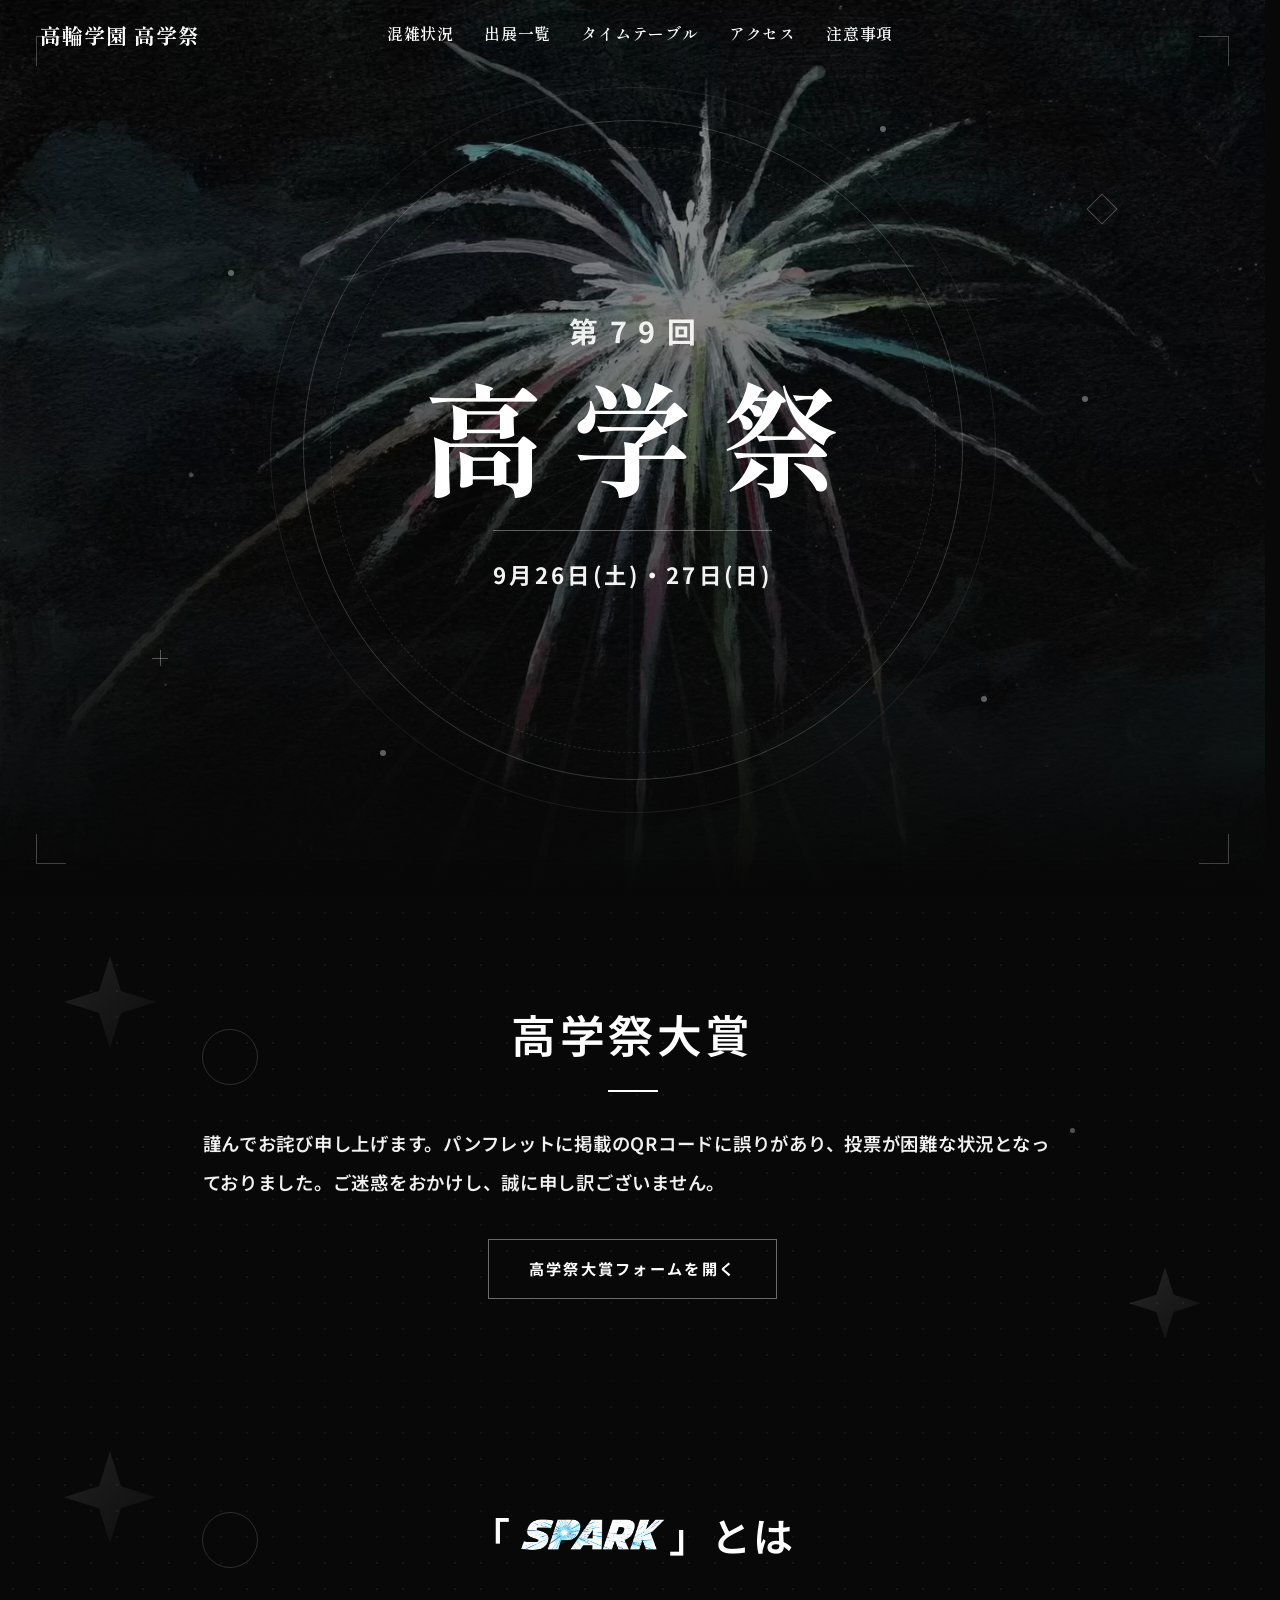
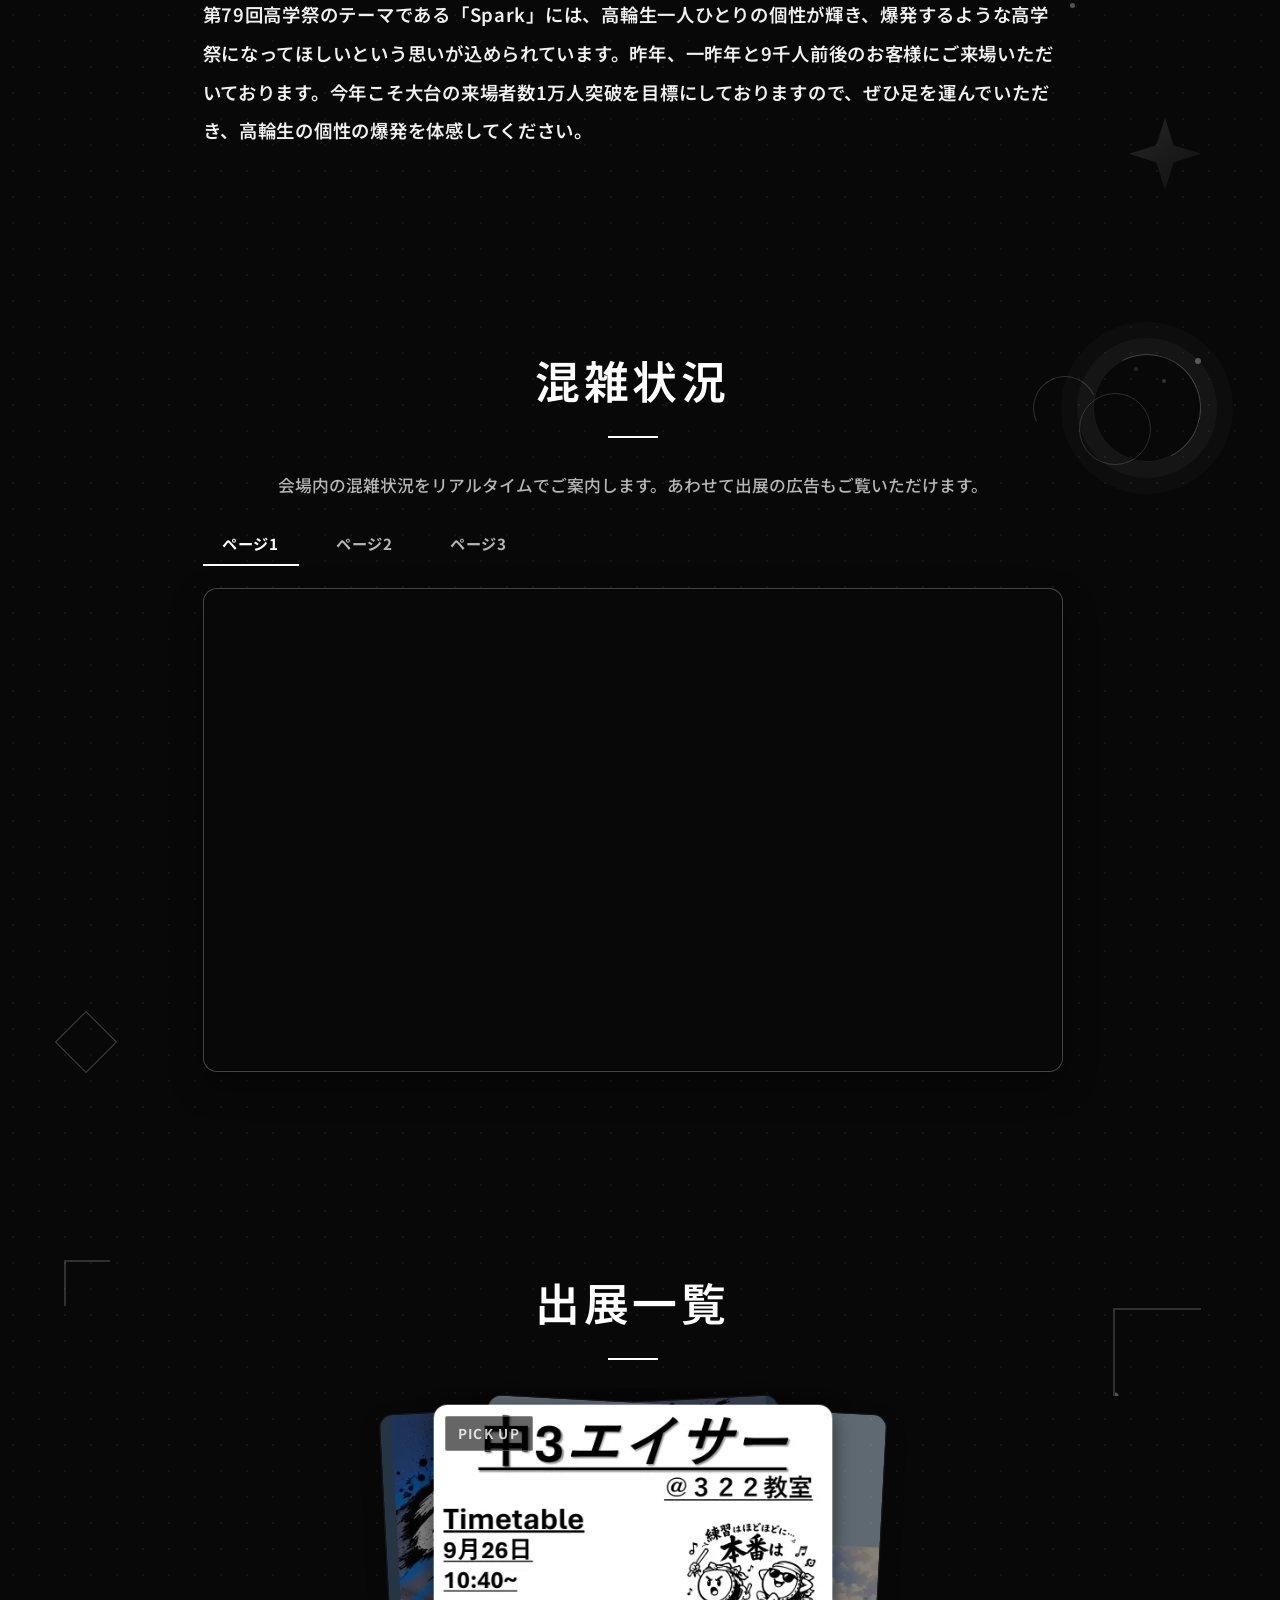
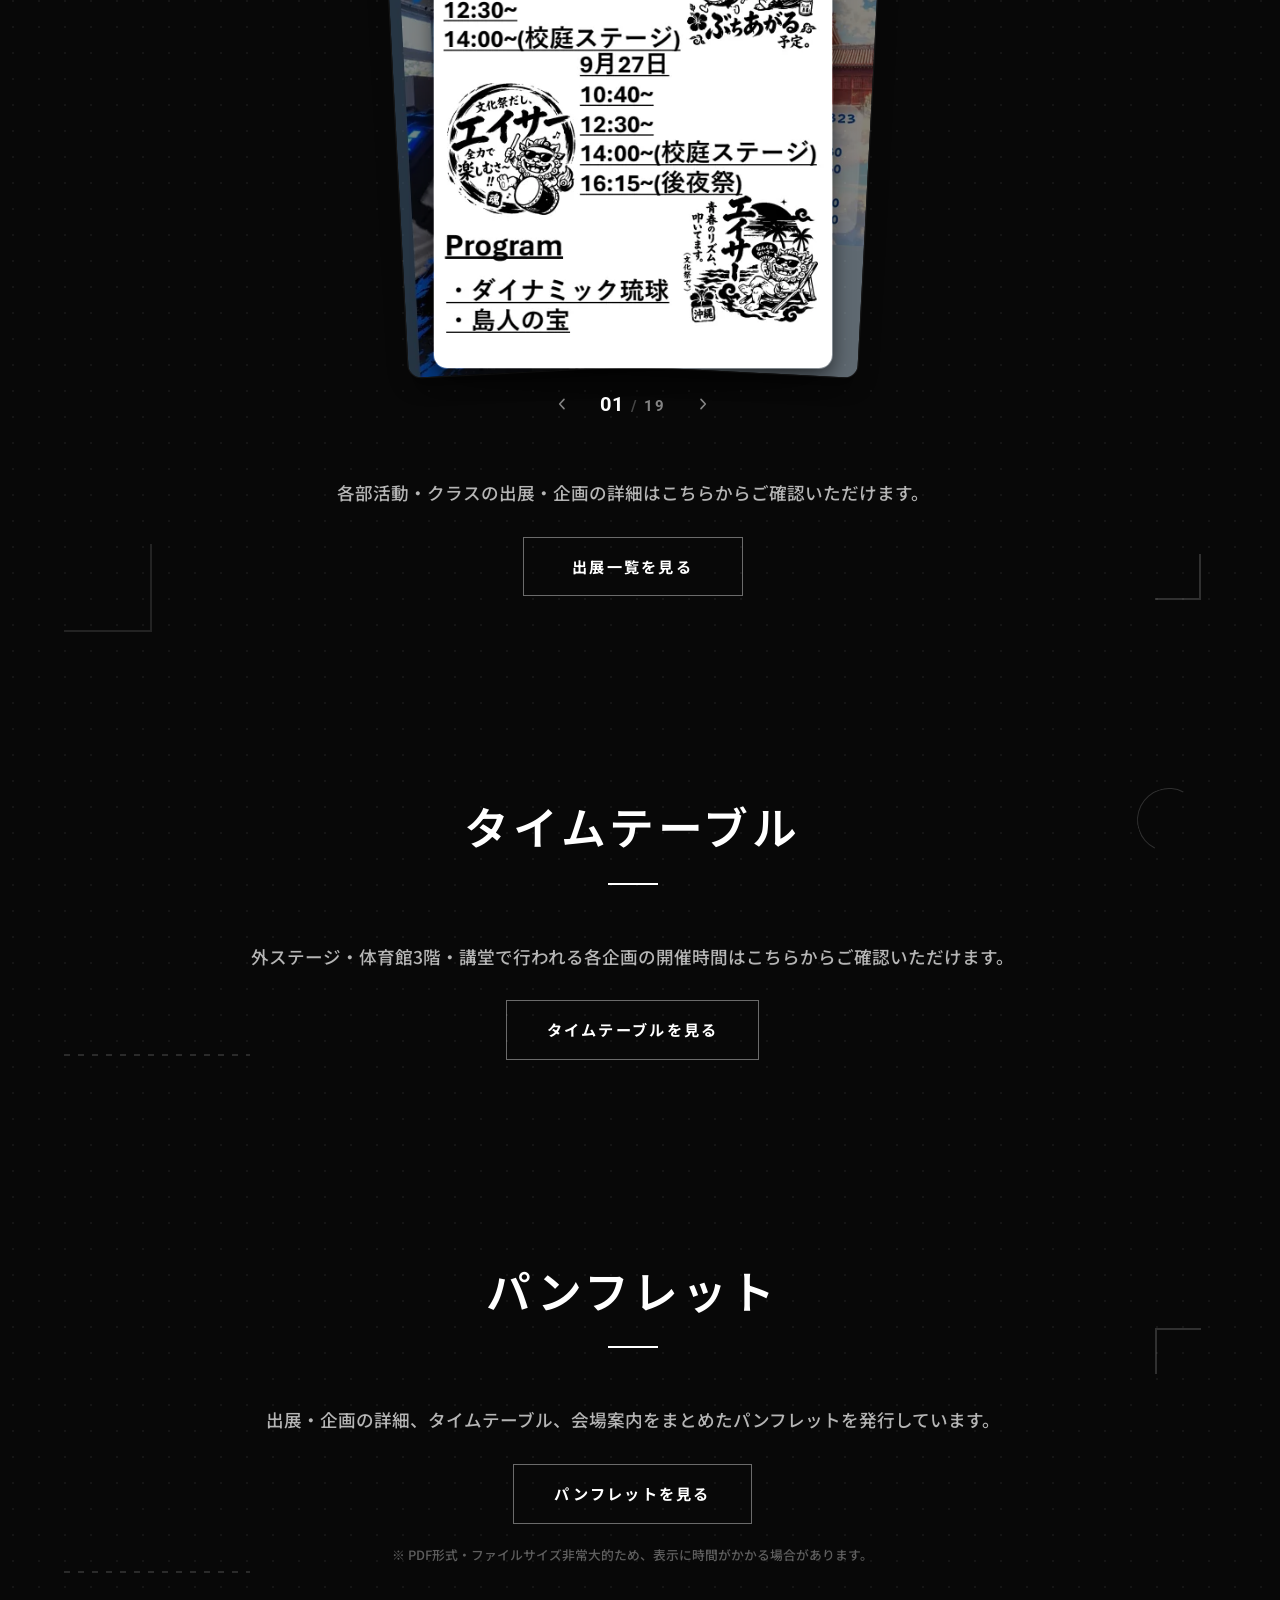
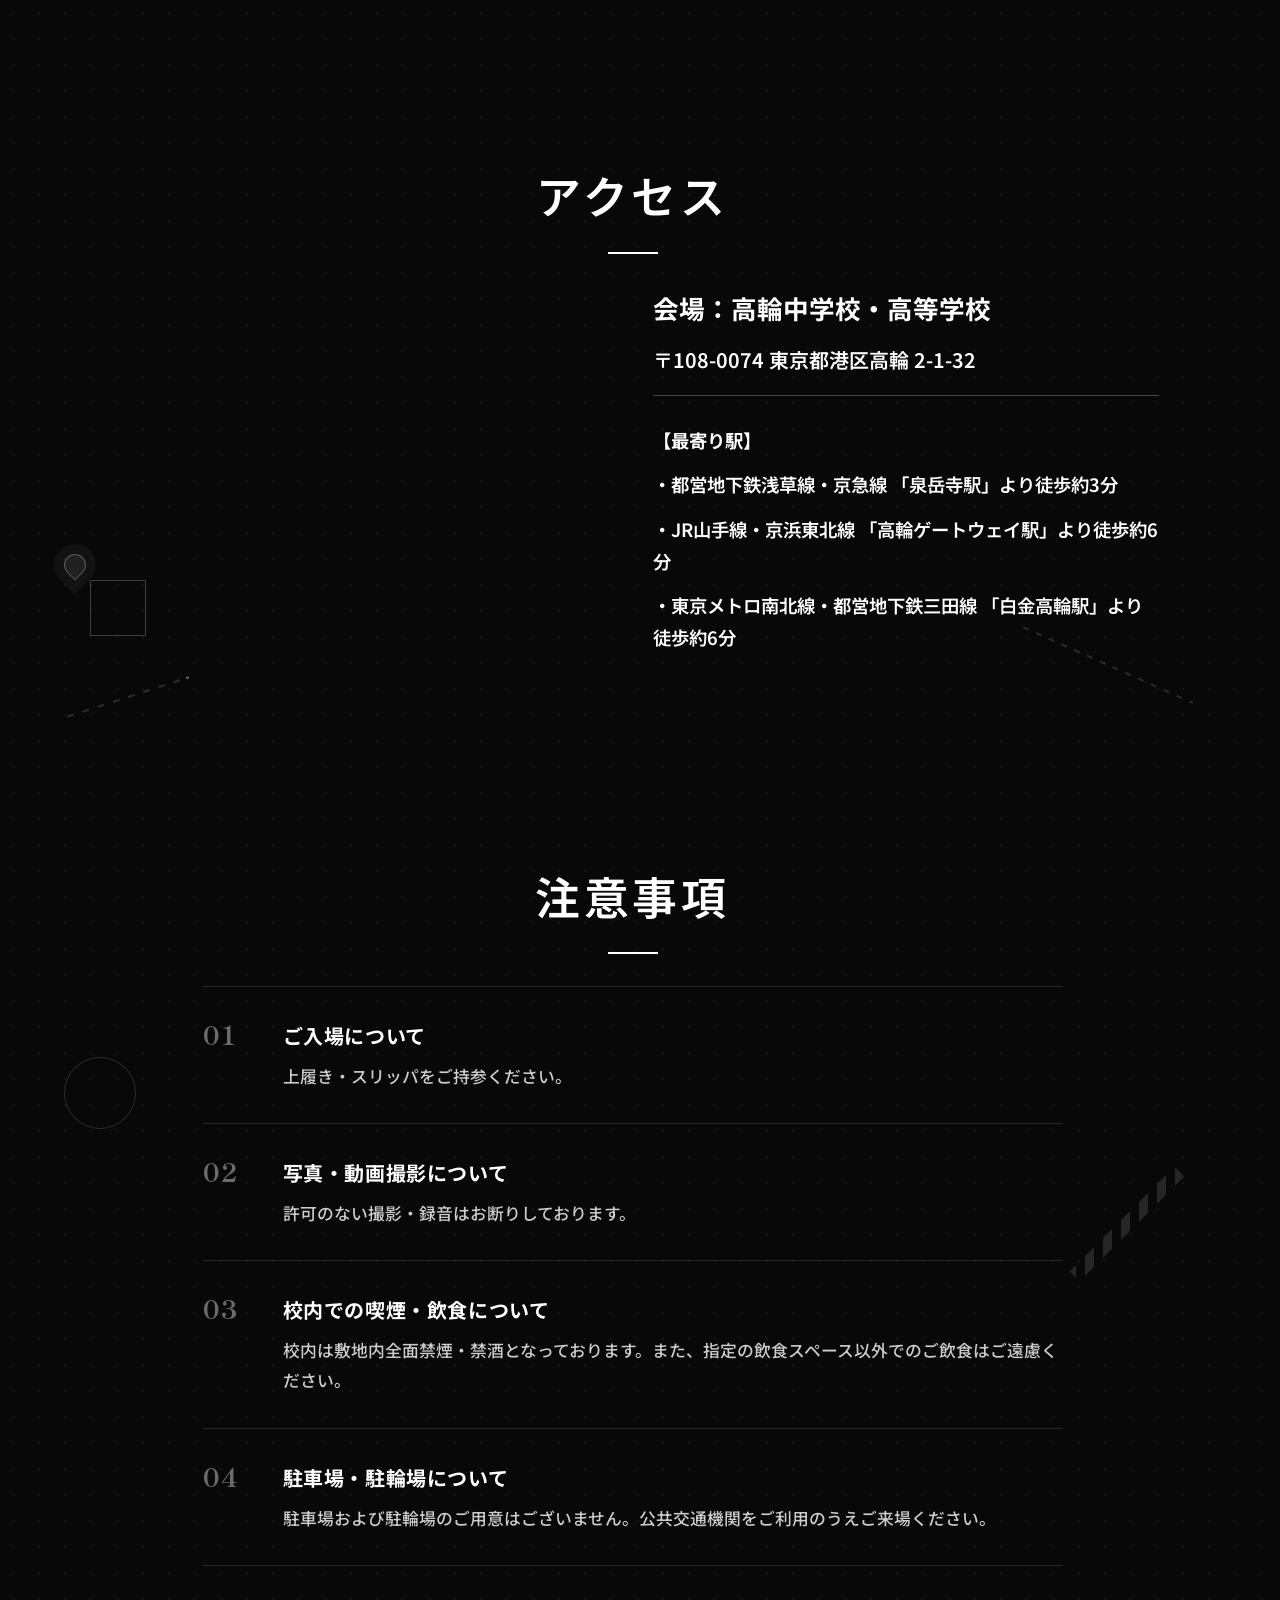
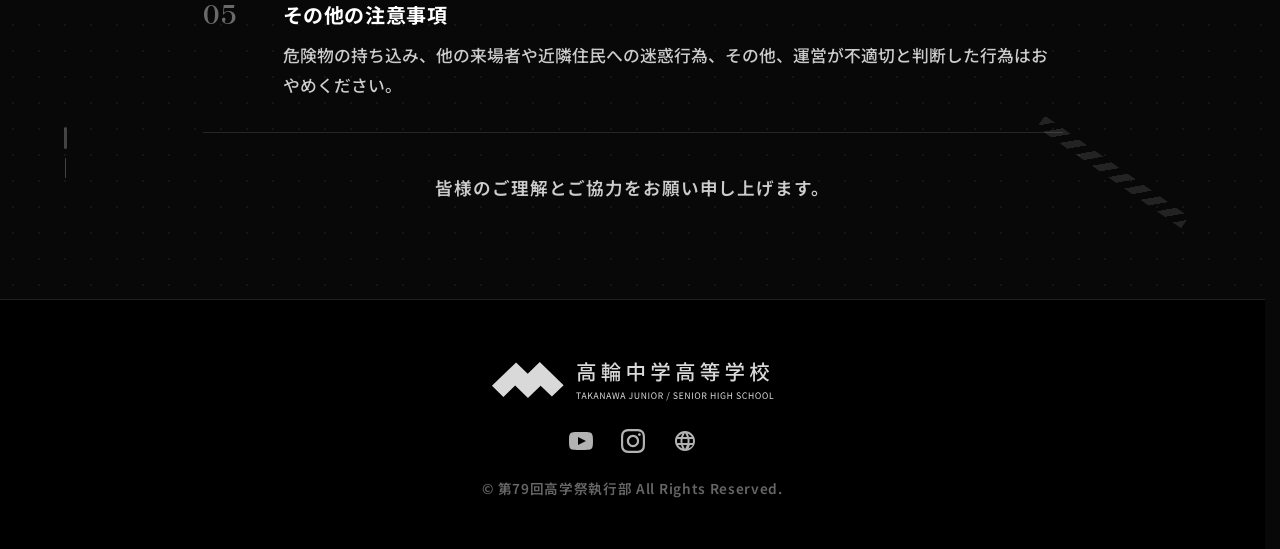
==== commit 2be2d22a: "Add: パンフレット追加" ====
--- a/index.html
+++ b/index.html
@@ -25,7 +25,7 @@
     <link rel="stylesheet"
       href="https://fonts.googleapis.com/css2?family=Noto+Sans+JP:wght@600;700&family=Shippori+Mincho:wght@800&family=Roboto:wght@400;700&display=swap" />
   </noscript>
-  <link href="./assets/css/style.css?v=20260928" rel="stylesheet" />
+  <link href="./assets/css/style.css?v=20260929" rel="stylesheet" />
 
   <link rel="canonical" href="https://kougakusai.pages.dev/" />
 
@@ -256,6 +256,24 @@
       </div>
     </section>
 
+    <section id="pamphlet" class="pamphlet">
+      <div class="section-deco" data-section="pamphlet" aria-hidden="true">
+        <span class="d-bracket--flip d-size-lg pos-1"></span>
+        <span class="d-route d-size-lg pos-2"></span>
+      </div>
+      <div class="content-inner">
+        <h2 class="scroll-fade">パンフレット</h2>
+        <div class="projects-link-container scroll-fade">
+          <p class="projects-message">
+            出展・企画の詳細、タイムテーブル、会場案内をまとめたパンフレットを発行しています。
+          </p>
+          <a href="./パンフレット.pdf" class="btn-projects" target="_blank" rel="noopener noreferrer"> パンフレットを見る
+          </a>
+          <p class="pamphlet-note">※ PDF形式・ファイルサイズ非常大的ため、表示に時間がかかる場合があります。</p>
+        </div>
+      </div>
+    </section>
+
     <section id="access" class="access">
       <div class="section-deco" data-section="access" aria-hidden="true">
         <span class="d-dot--ring d-size-lg pos-1"></span>
--- a/assets/css/style.css
+++ b/assets/css/style.css
@@ -774,6 +774,17 @@
   left: clamp(20px, 5vw, 88px);
 }
 
+[data-section="pamphlet"] .pos-1 {
+  top: 34%;
+  right: clamp(20px, 5vw, 88px);
+  transform: rotate(180deg);
+}
+
+[data-section="pamphlet"] .pos-2 {
+  bottom: 88px;
+  left: clamp(20px, 5vw, 88px);
+}
+
 [data-section="access"] .pos-1 {
   bottom: 126px;
   left: calc(clamp(20px, 5vw, 88px) + 26px);
@@ -867,7 +878,8 @@
 .congestion h2,
 .access h2,
 .precautions h2,
-.timetable h2 {
+.timetable h2,
+.pamphlet h2 {
   letter-spacing: 0.08em;
   text-align: center;
   color: #fff;
@@ -881,7 +893,8 @@
 .congestion h2:after,
 .access h2:after,
 .precautions h2:after,
-.timetable h2:after {
+.timetable h2:after,
+.pamphlet h2:after {
   content: "";
   background: #fff;
   width: 50px;
@@ -1315,6 +1328,15 @@
   background-color: #fff;
   color: #080808;
   border-color: #fff;
+}
+
+.pamphlet-note {
+  max-width: 90%;
+  margin-top: 20px;
+  color: #ffffff59;
+  font-size: 0.8rem;
+  font-weight: 500;
+  line-height: 1.7;
 }
 
 .congestion-desc {
@@ -2140,7 +2162,8 @@
   .congestion h2,
   .access h2,
   .precautions h2,
-  .timetable h2 {
+  .timetable h2,
+  .pamphlet h2 {
     font-size: 2.5rem;
     margin-bottom: 24px;
   }
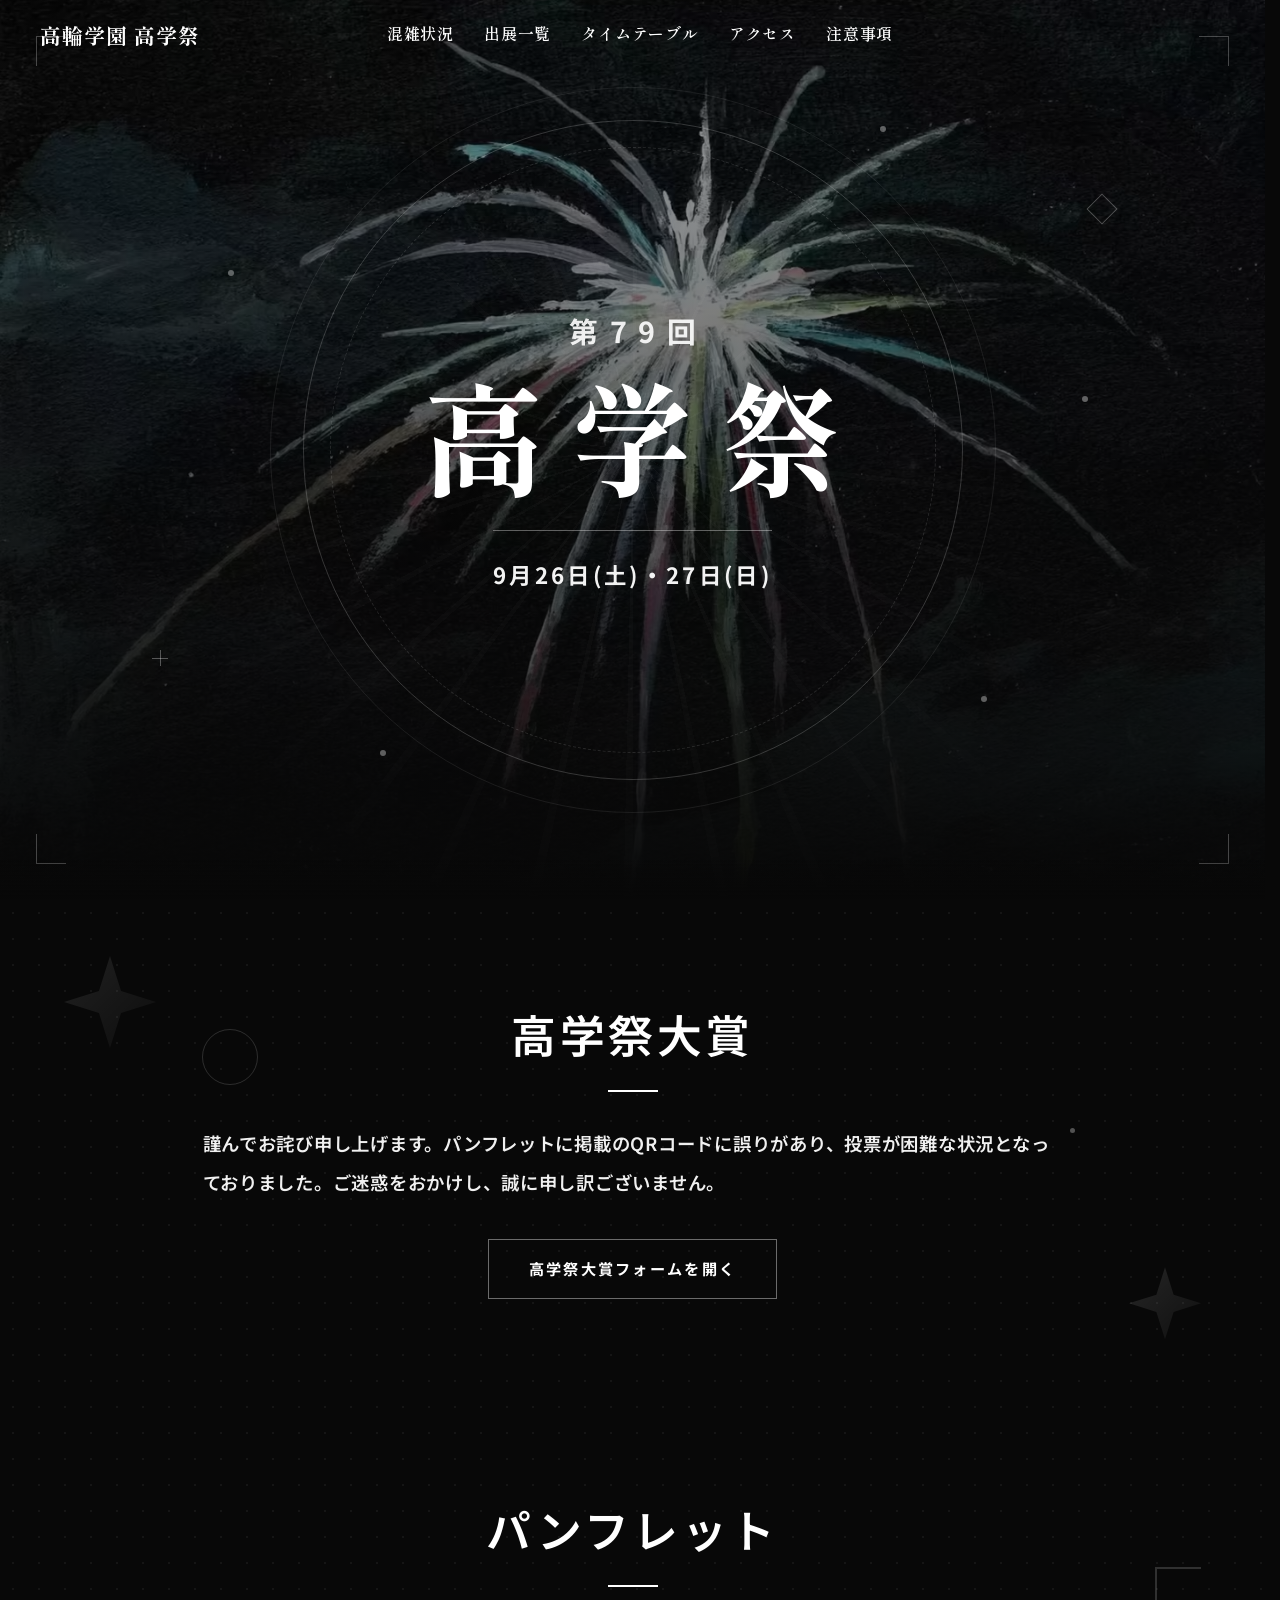
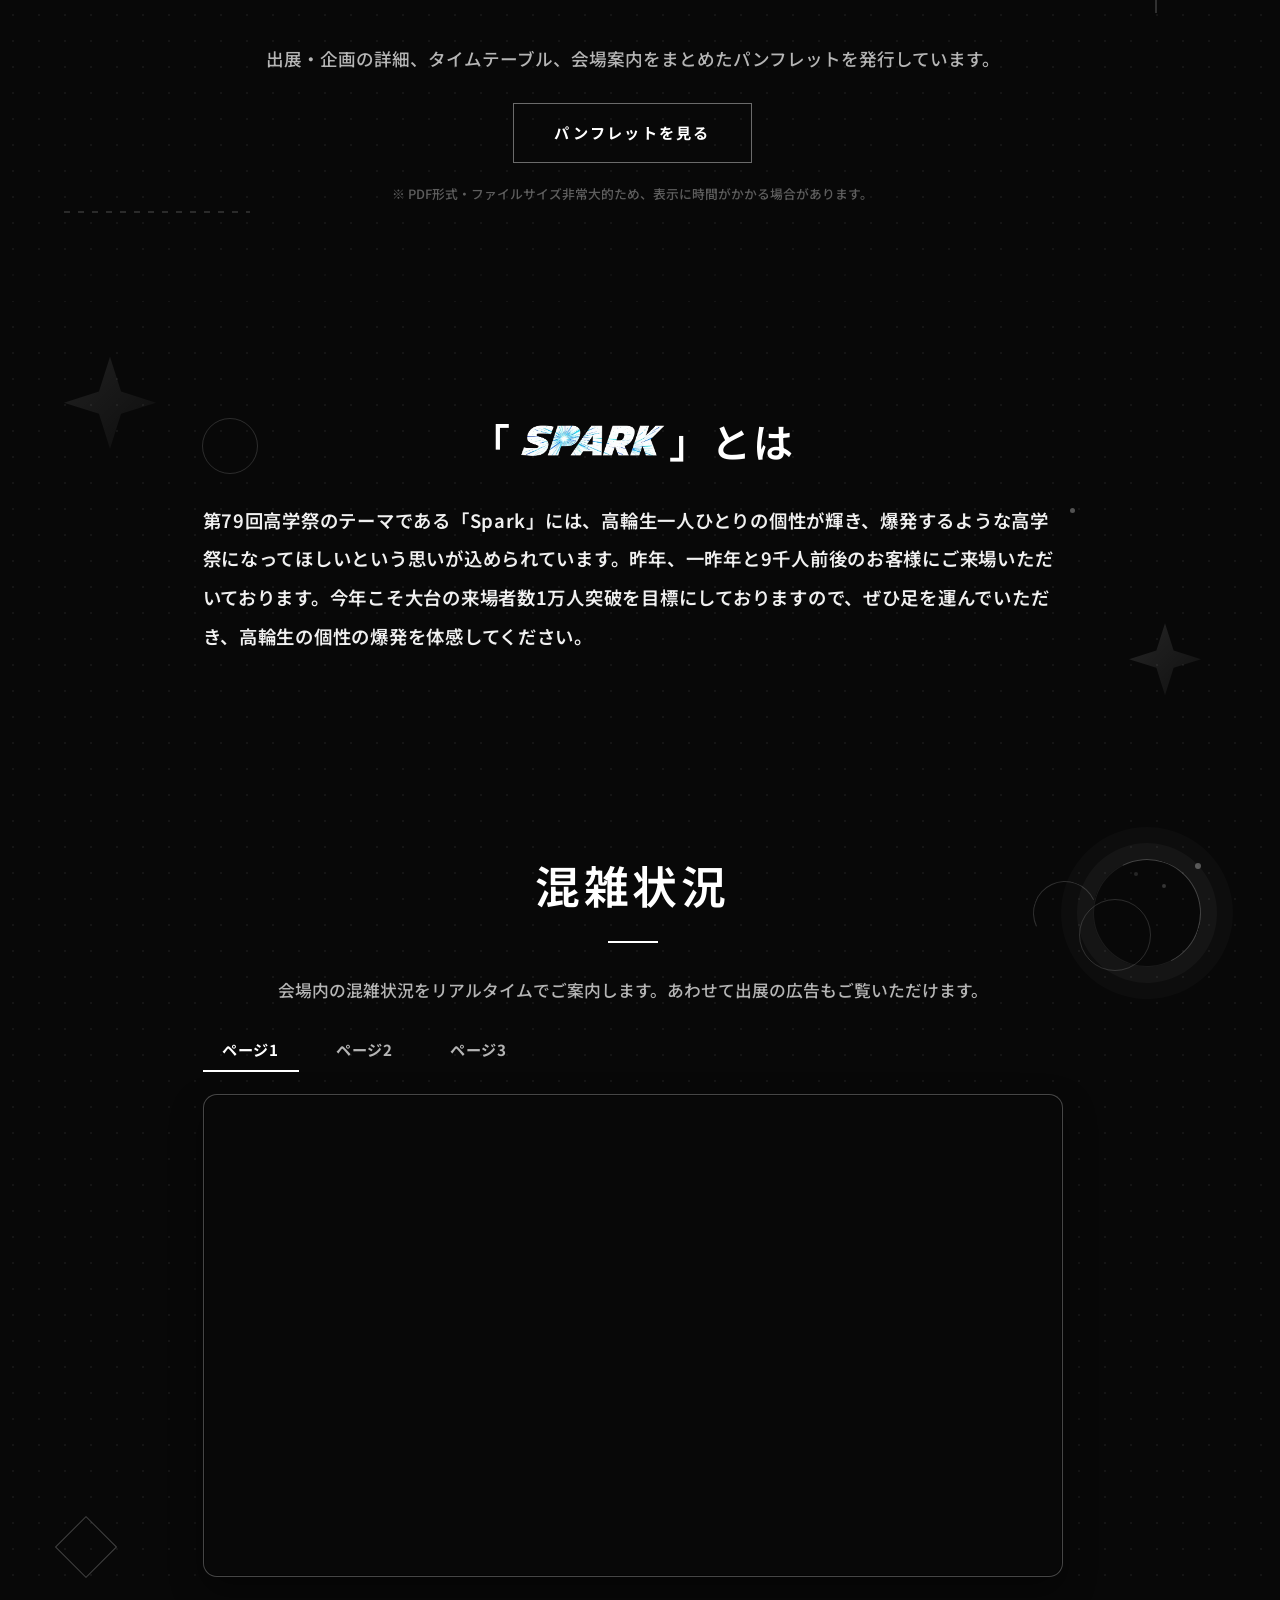
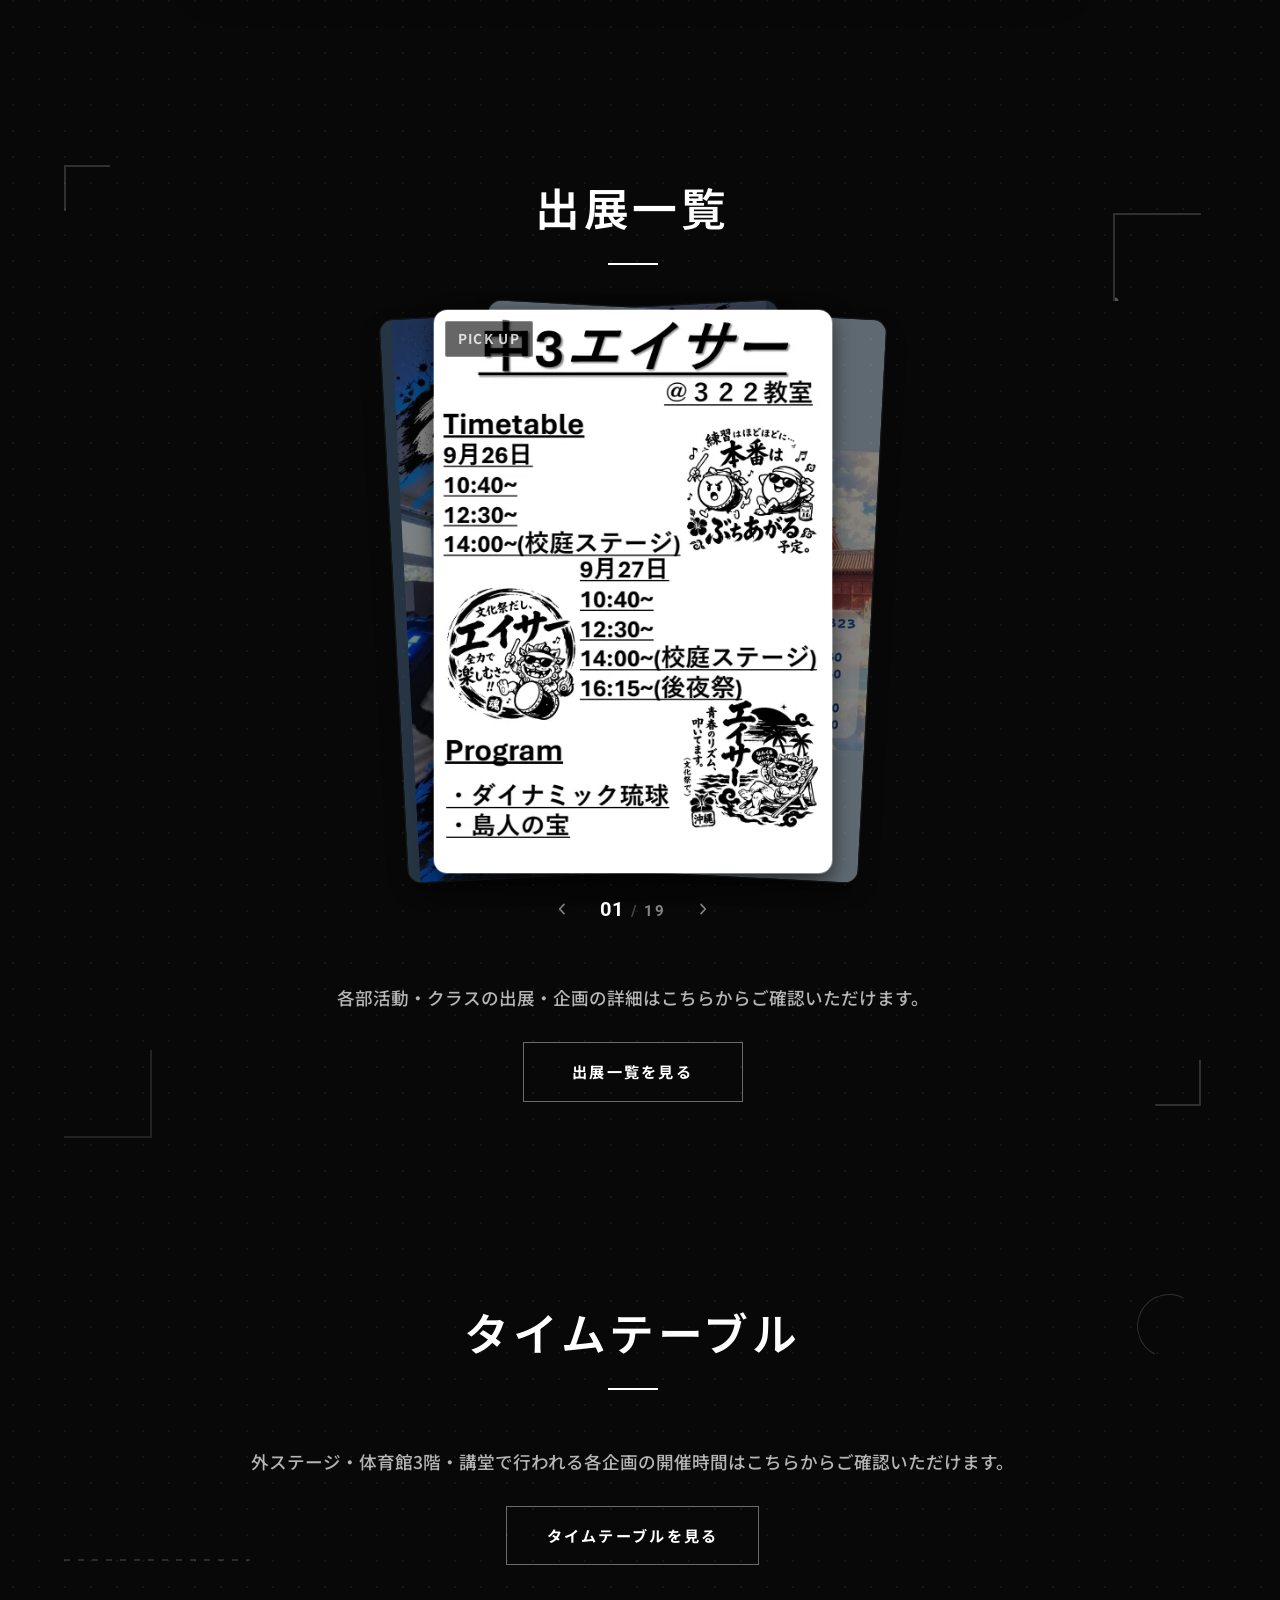
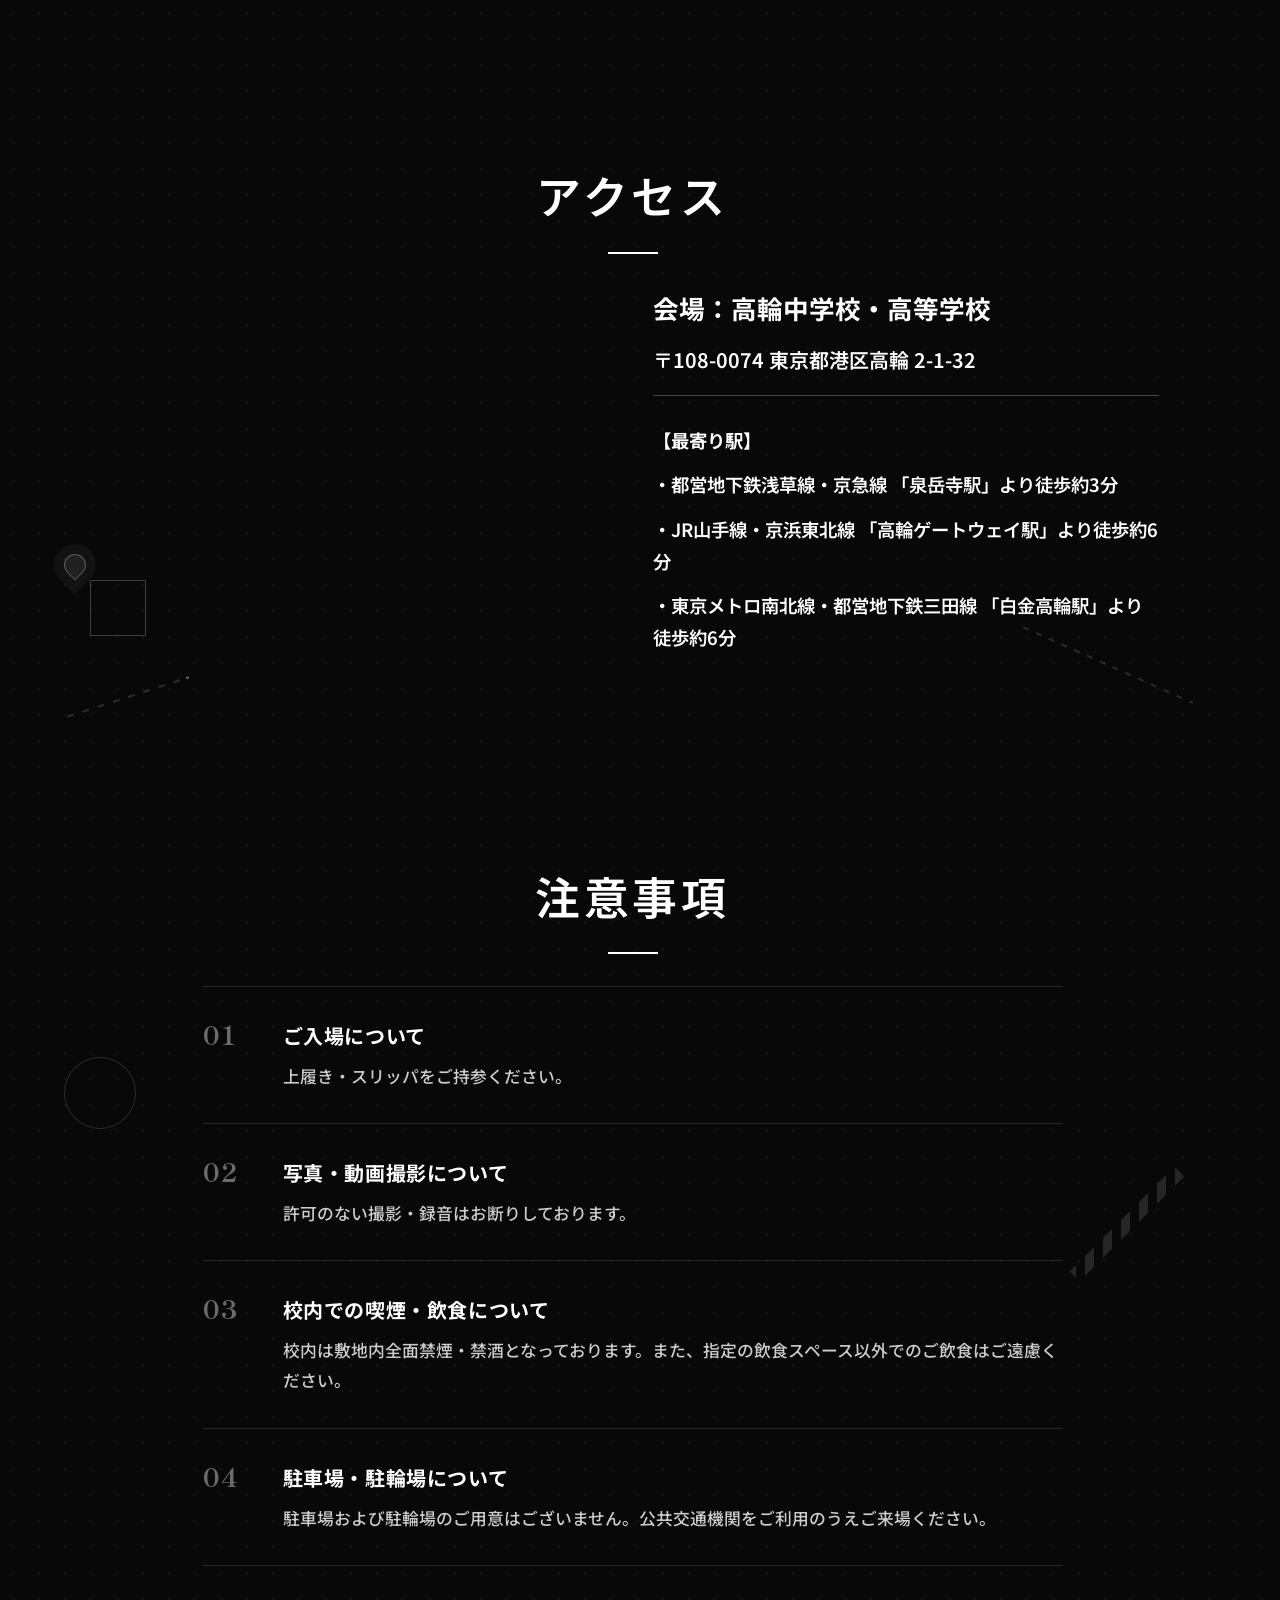
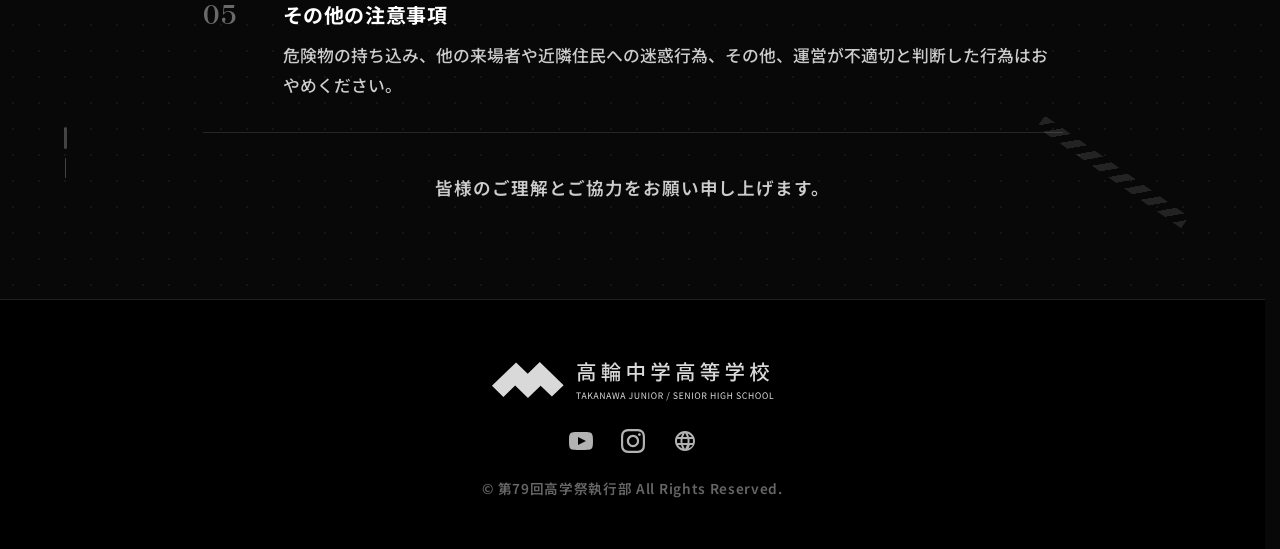
==== commit 6ed331c8: "Add: パンフレットセクションを追加しPDFへのリンクを設置 各部活動・クラスの出展・企画の詳細、タイムテーブル、会場案内をまとめた パンフレットを案内するセクションを「高学祭大賞」の直下に追加。 " ====
--- a/index.html
+++ b/index.html
@@ -139,6 +139,24 @@
           </p>
           <a class="btn-projects grand-prix-form-btn" href="https://docs.google.com/forms/d/e/1FAIpQLSc-I0dS_eJkgNXEQUxPv0V6HkV5yIiI-hs_ckgnveNZEWWohg/viewform"
             target="_blank" rel="noopener noreferrer"> 高学祭大賞フォームを開く </a>
+        </div>
+      </div>
+    </section>
+
+    <section id="pamphlet" class="pamphlet">
+      <div class="section-deco" data-section="pamphlet" aria-hidden="true">
+        <span class="d-bracket--flip d-size-lg pos-1"></span>
+        <span class="d-route d-size-lg pos-2"></span>
+      </div>
+      <div class="content-inner">
+        <h2 class="scroll-fade">パンフレット</h2>
+        <div class="projects-link-container scroll-fade">
+          <p class="projects-message">
+            出展・企画の詳細、タイムテーブル、会場案内をまとめたパンフレットを発行しています。
+          </p>
+          <a href="./パンフレット.pdf" class="btn-projects" target="_blank" rel="noopener noreferrer"> パンフレットを見る
+          </a>
+          <p class="pamphlet-note">※ PDF形式・ファイルサイズ非常大的ため、表示に時間がかかる場合があります。</p>
         </div>
       </div>
     </section>
@@ -256,24 +274,6 @@
       </div>
     </section>
 
-    <section id="pamphlet" class="pamphlet">
-      <div class="section-deco" data-section="pamphlet" aria-hidden="true">
-        <span class="d-bracket--flip d-size-lg pos-1"></span>
-        <span class="d-route d-size-lg pos-2"></span>
-      </div>
-      <div class="content-inner">
-        <h2 class="scroll-fade">パンフレット</h2>
-        <div class="projects-link-container scroll-fade">
-          <p class="projects-message">
-            出展・企画の詳細、タイムテーブル、会場案内をまとめたパンフレットを発行しています。
-          </p>
-          <a href="./パンフレット.pdf" class="btn-projects" target="_blank" rel="noopener noreferrer"> パンフレットを見る
-          </a>
-          <p class="pamphlet-note">※ PDF形式・ファイルサイズ非常大的ため、表示に時間がかかる場合があります。</p>
-        </div>
-      </div>
-    </section>
-
     <section id="access" class="access">
       <div class="section-deco" data-section="access" aria-hidden="true">
         <span class="d-dot--ring d-size-lg pos-1"></span>
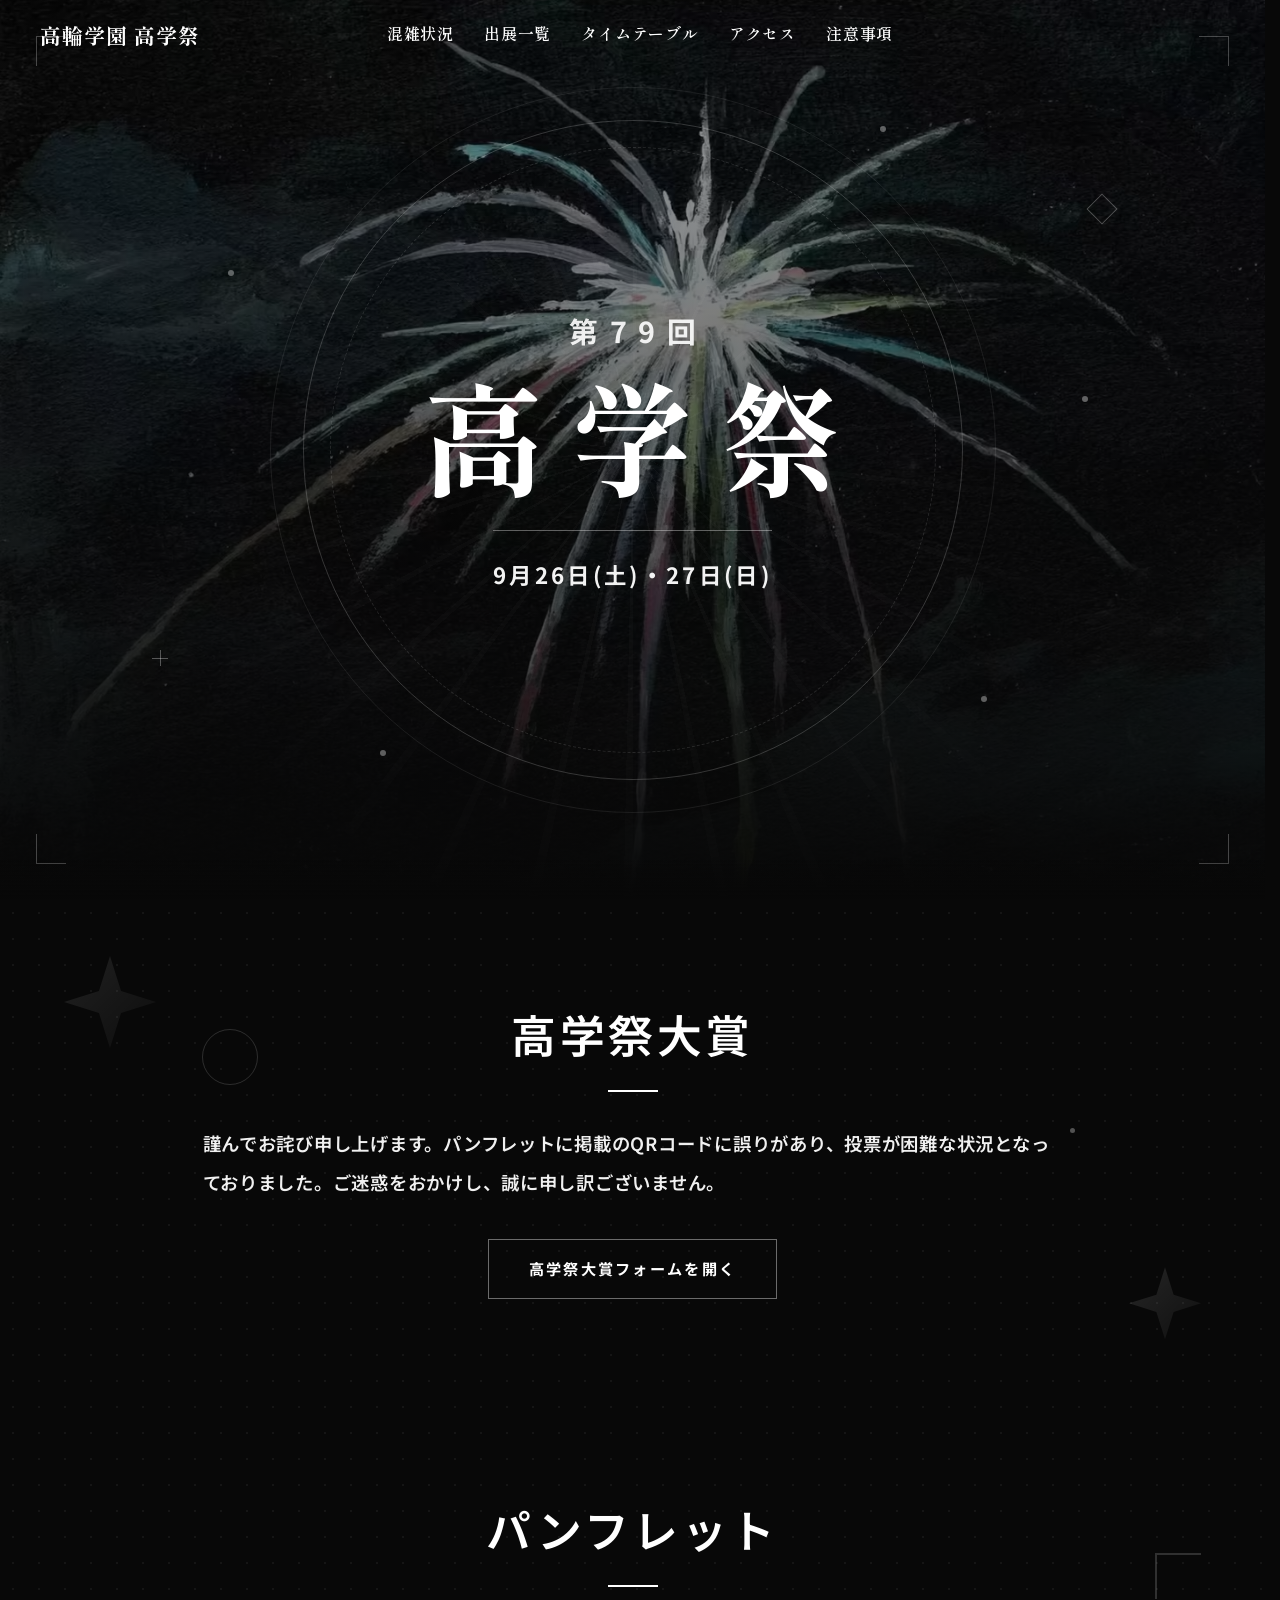
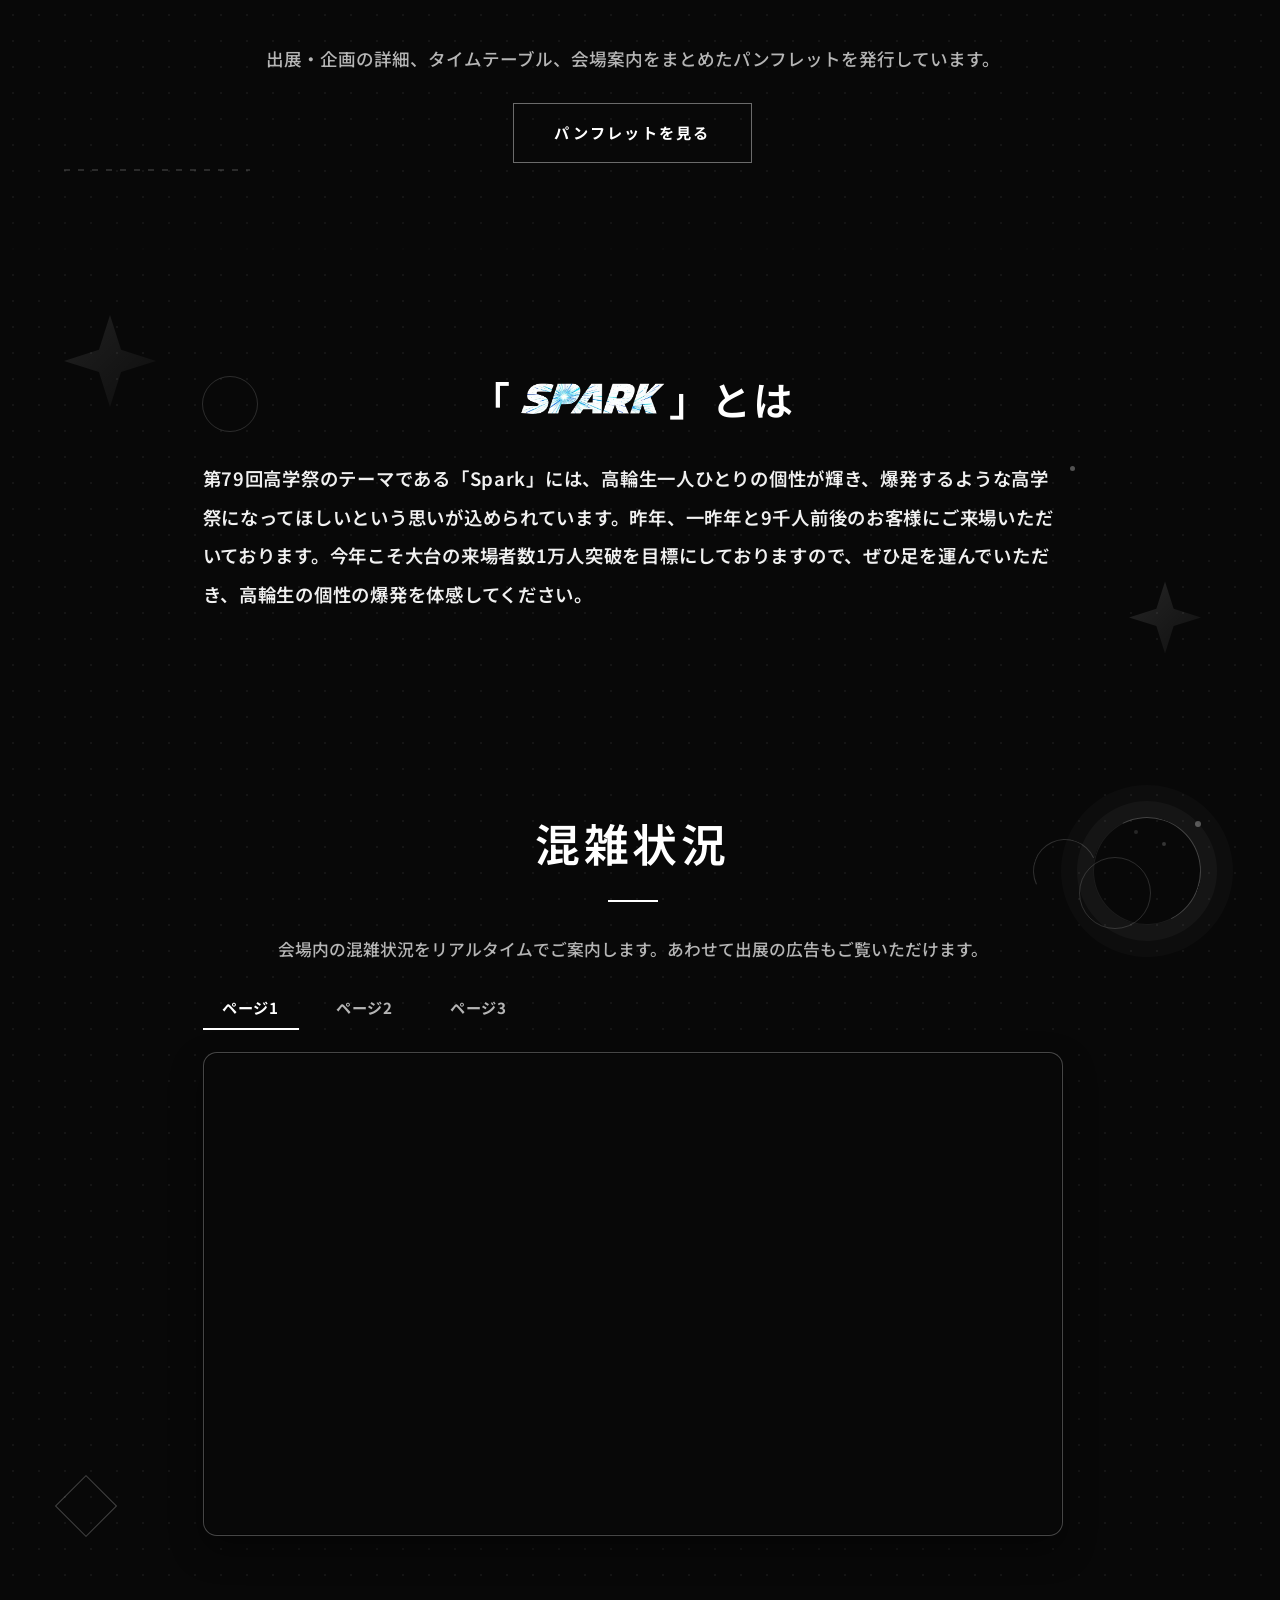
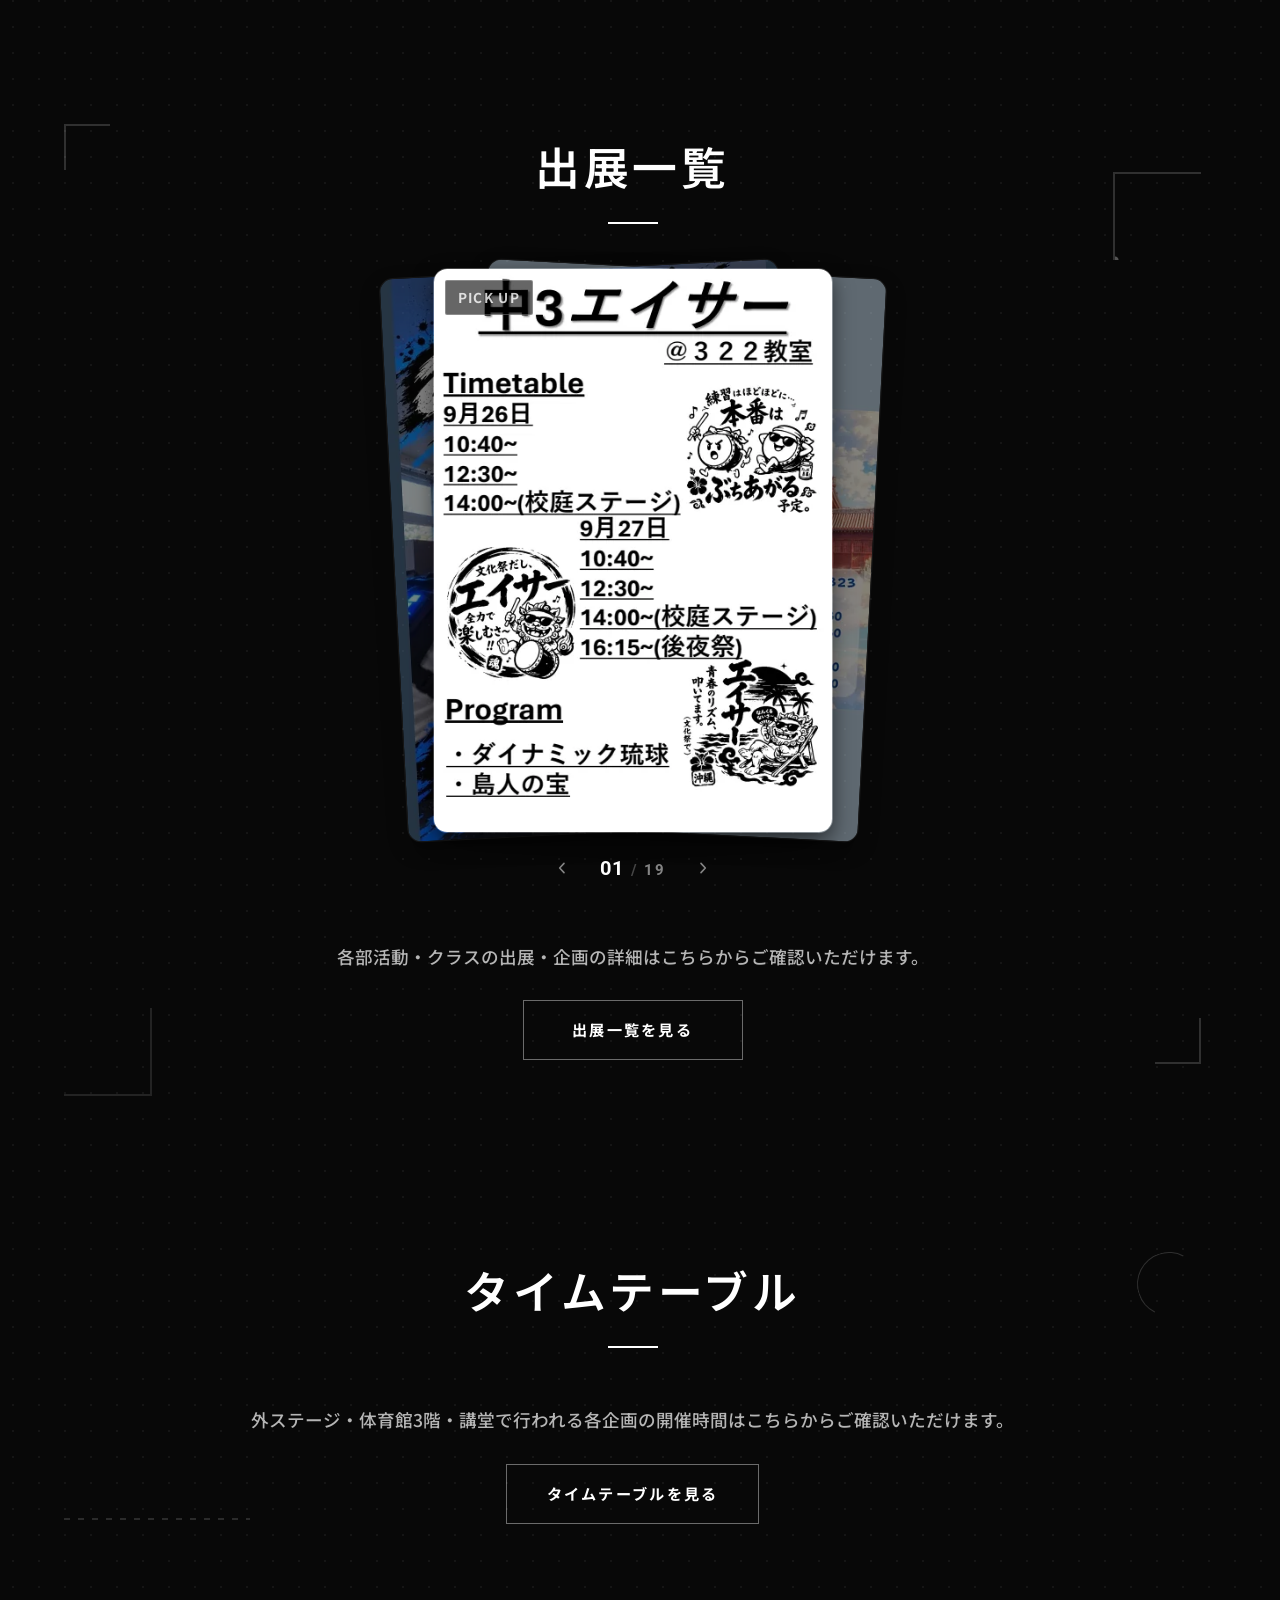
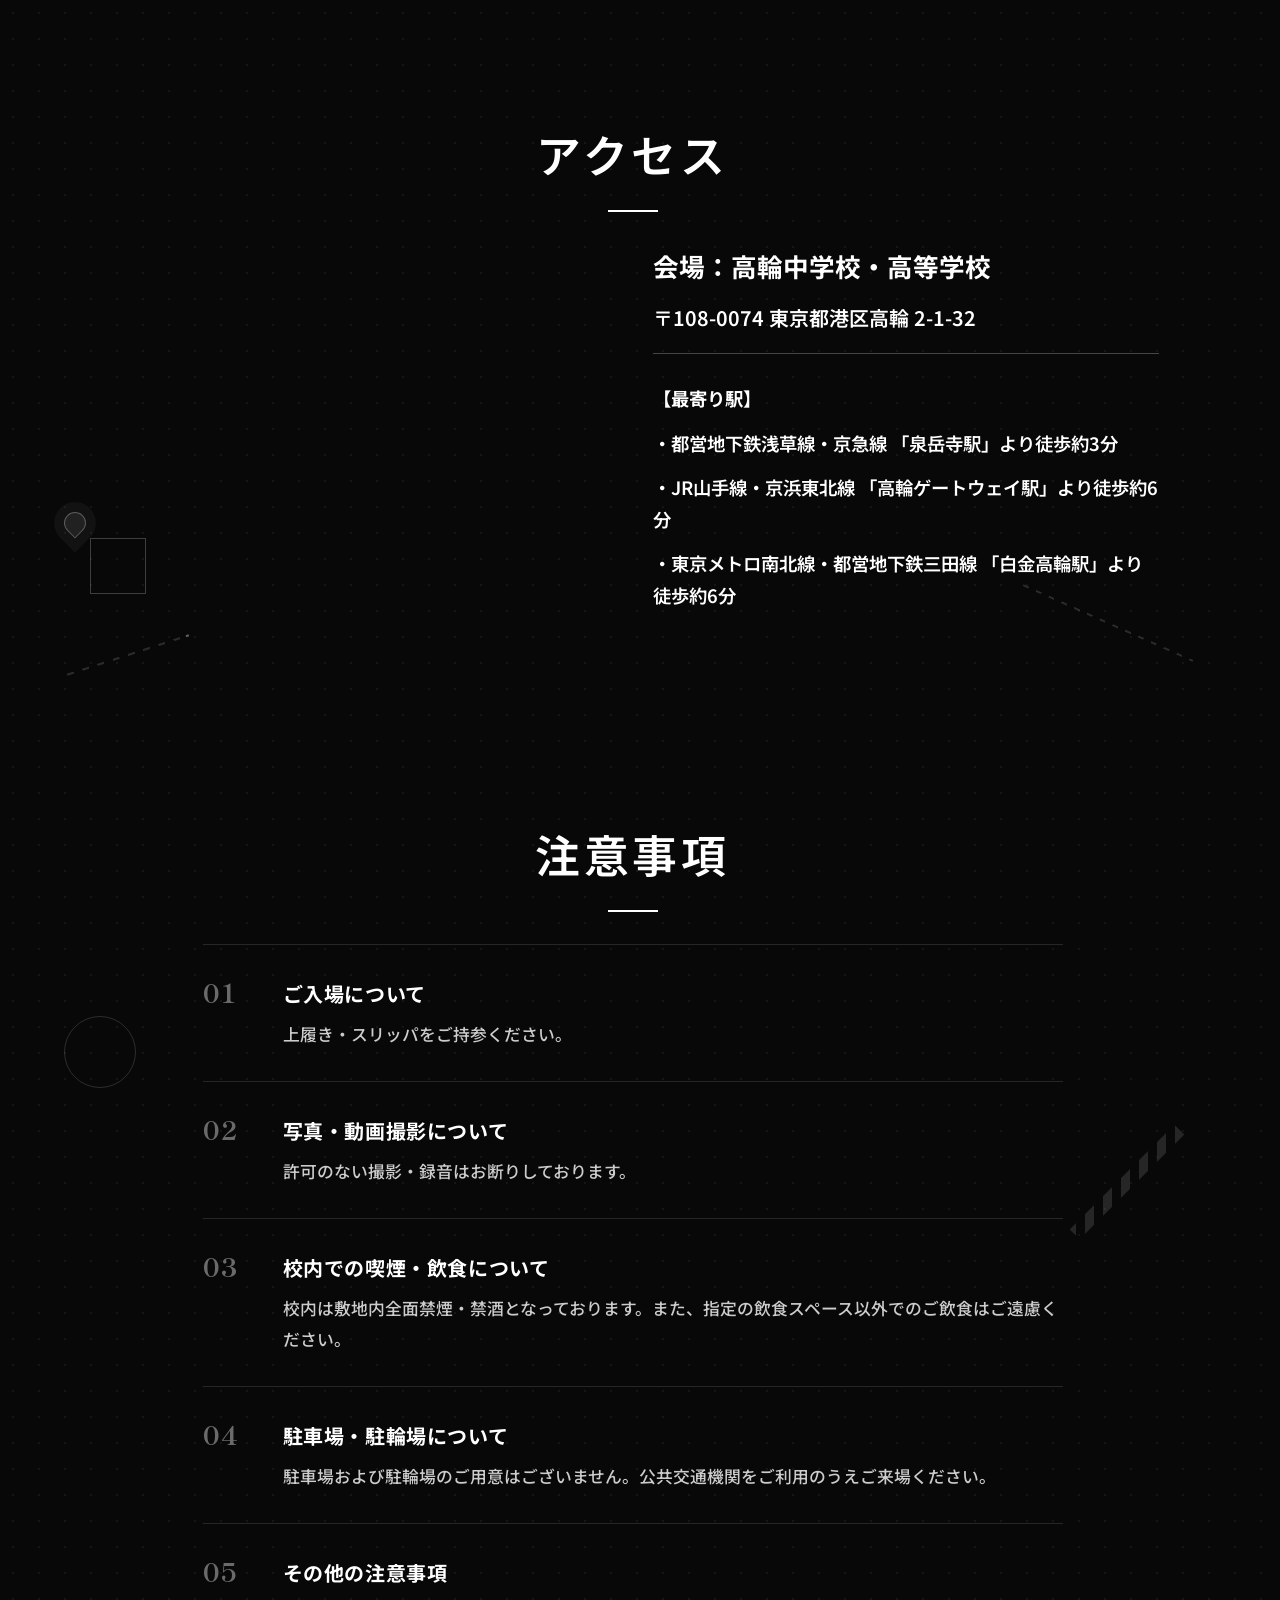
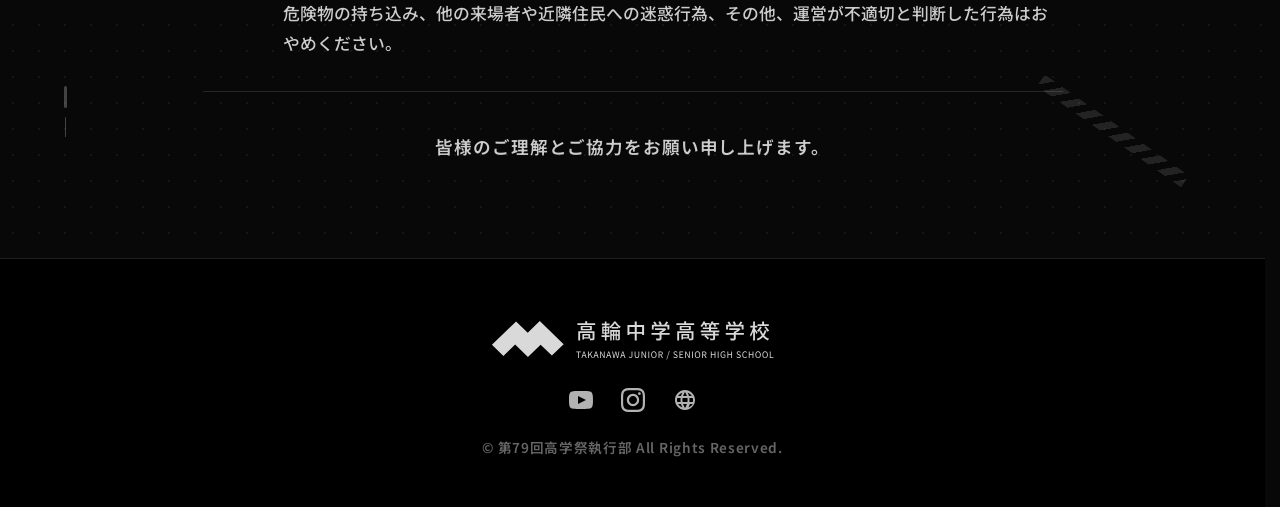
==== commit dd529199: "Fix: パンフレットsectionのメッセージ削除" ====
--- a/index.html
+++ b/index.html
@@ -156,7 +156,6 @@
           </p>
           <a href="./パンフレット.pdf" class="btn-projects" target="_blank" rel="noopener noreferrer"> パンフレットを見る
           </a>
-          <p class="pamphlet-note">※ PDF形式・ファイルサイズ非常大的ため、表示に時間がかかる場合があります。</p>
         </div>
       </div>
     </section>
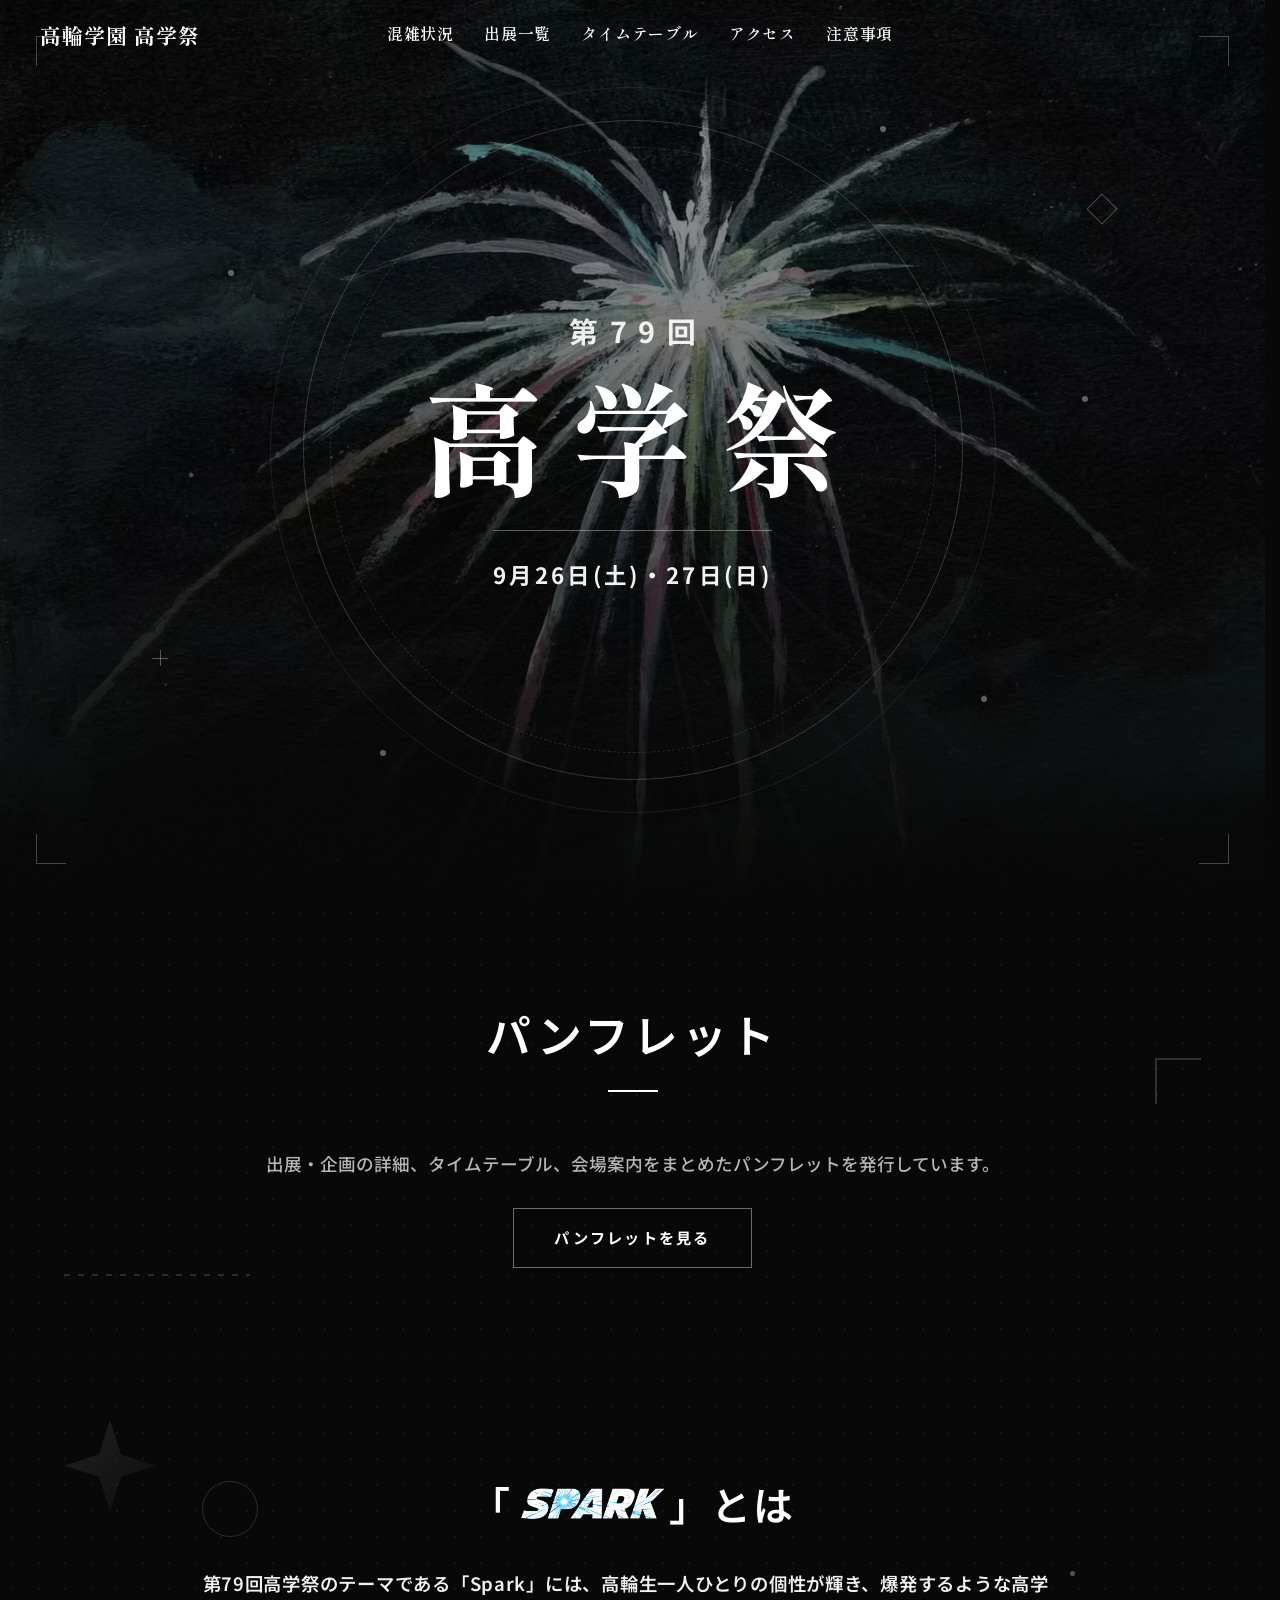
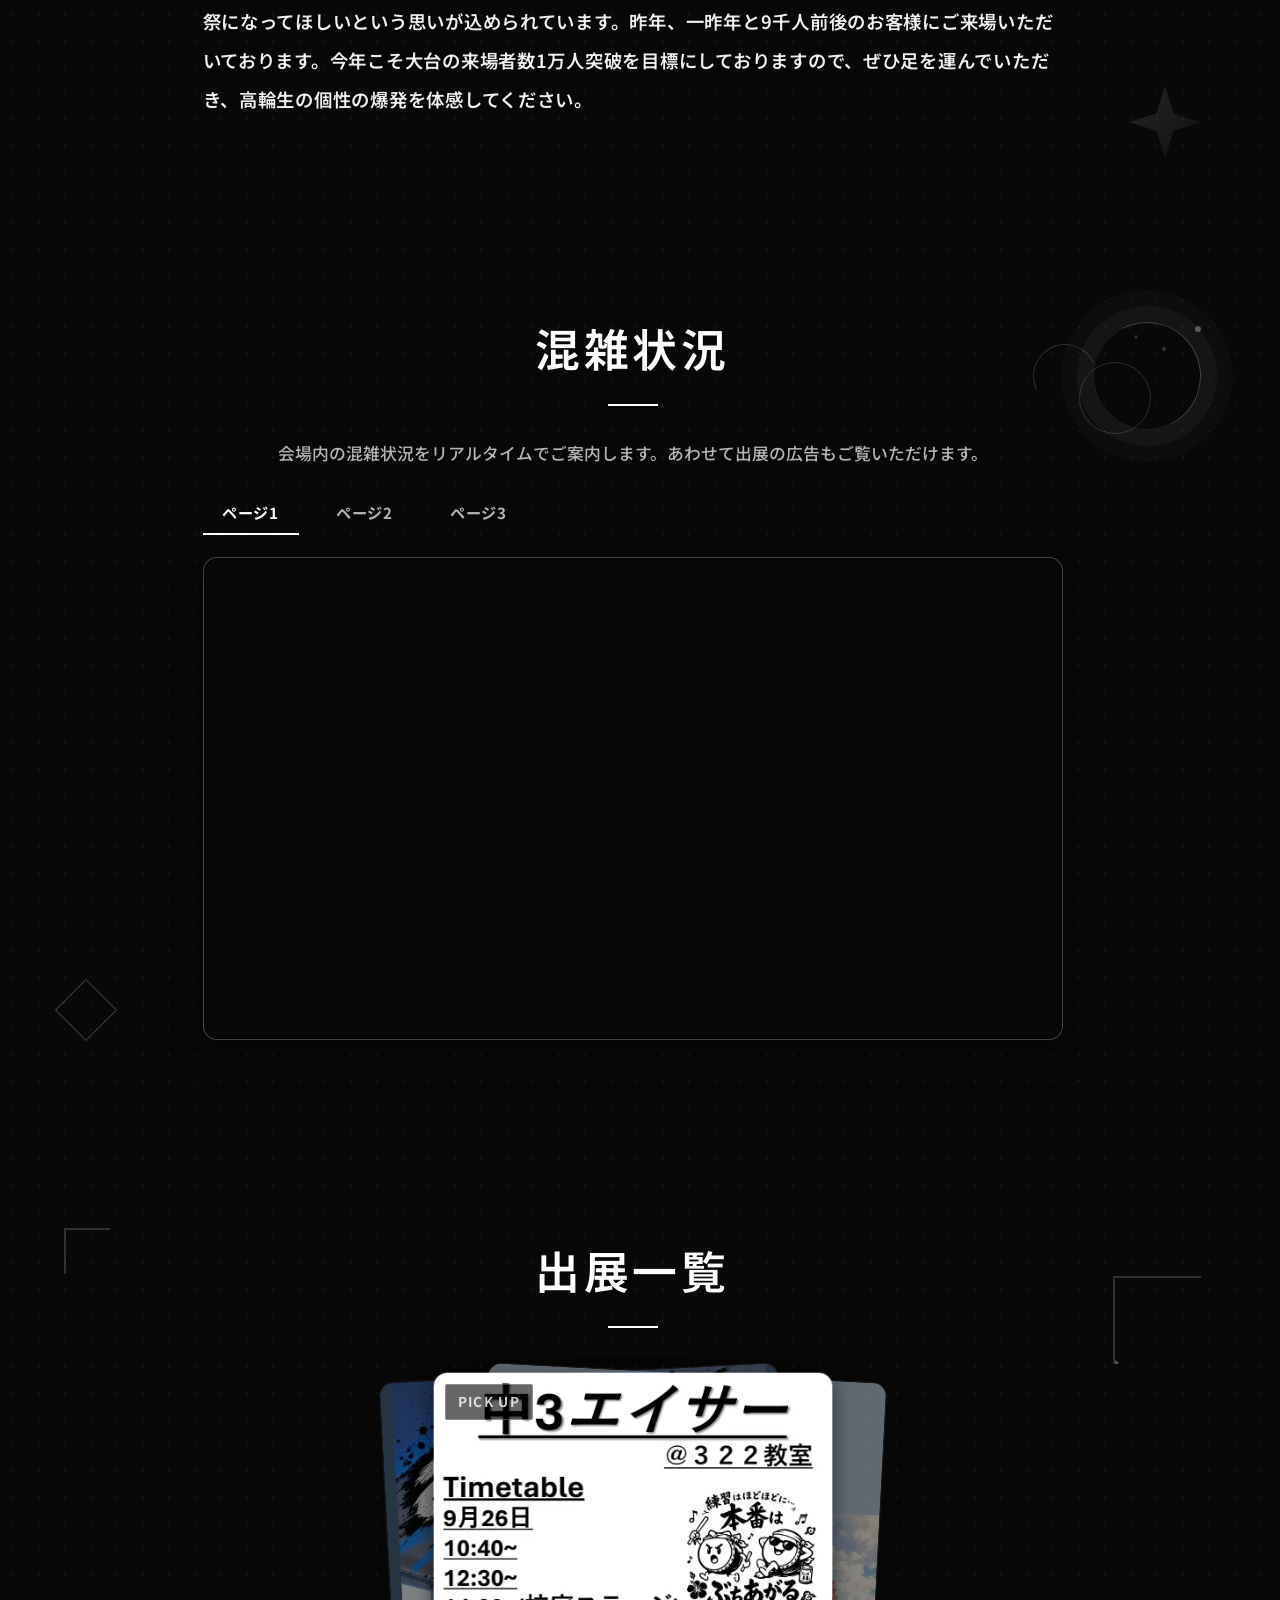
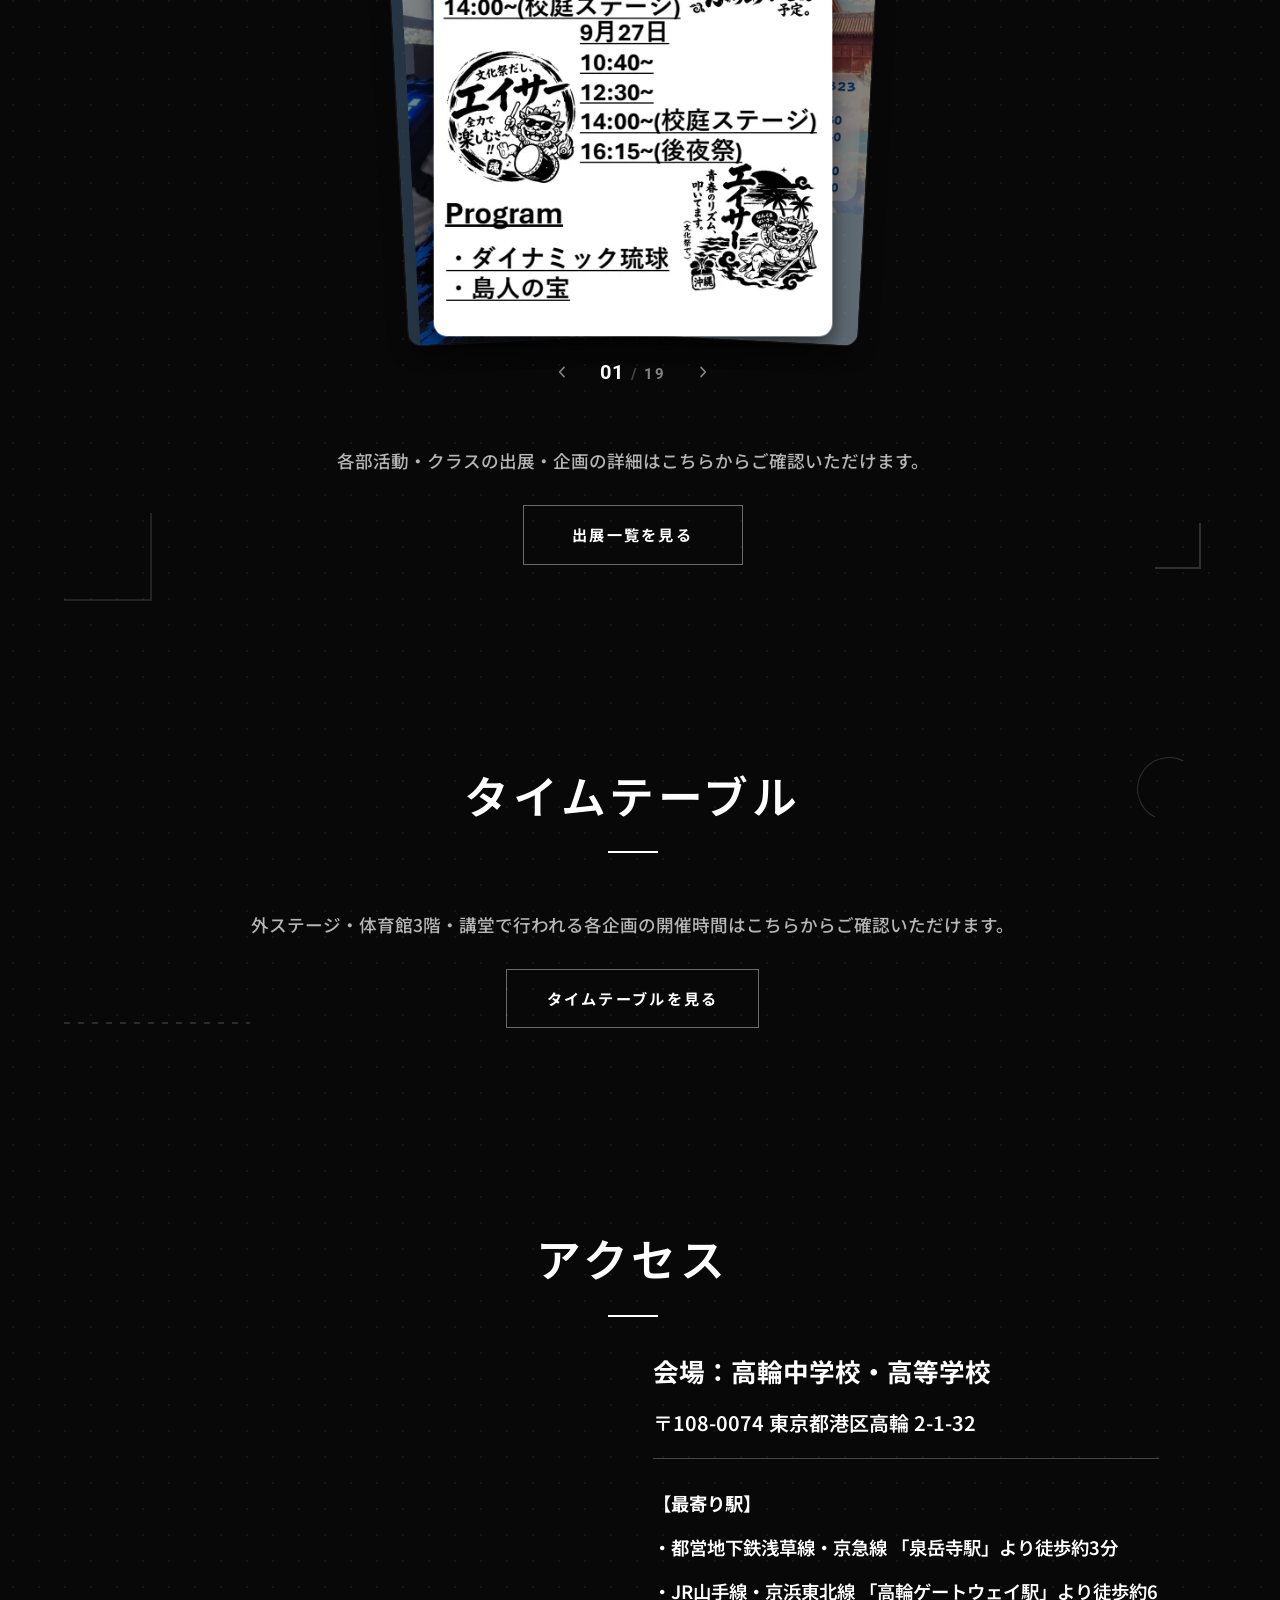
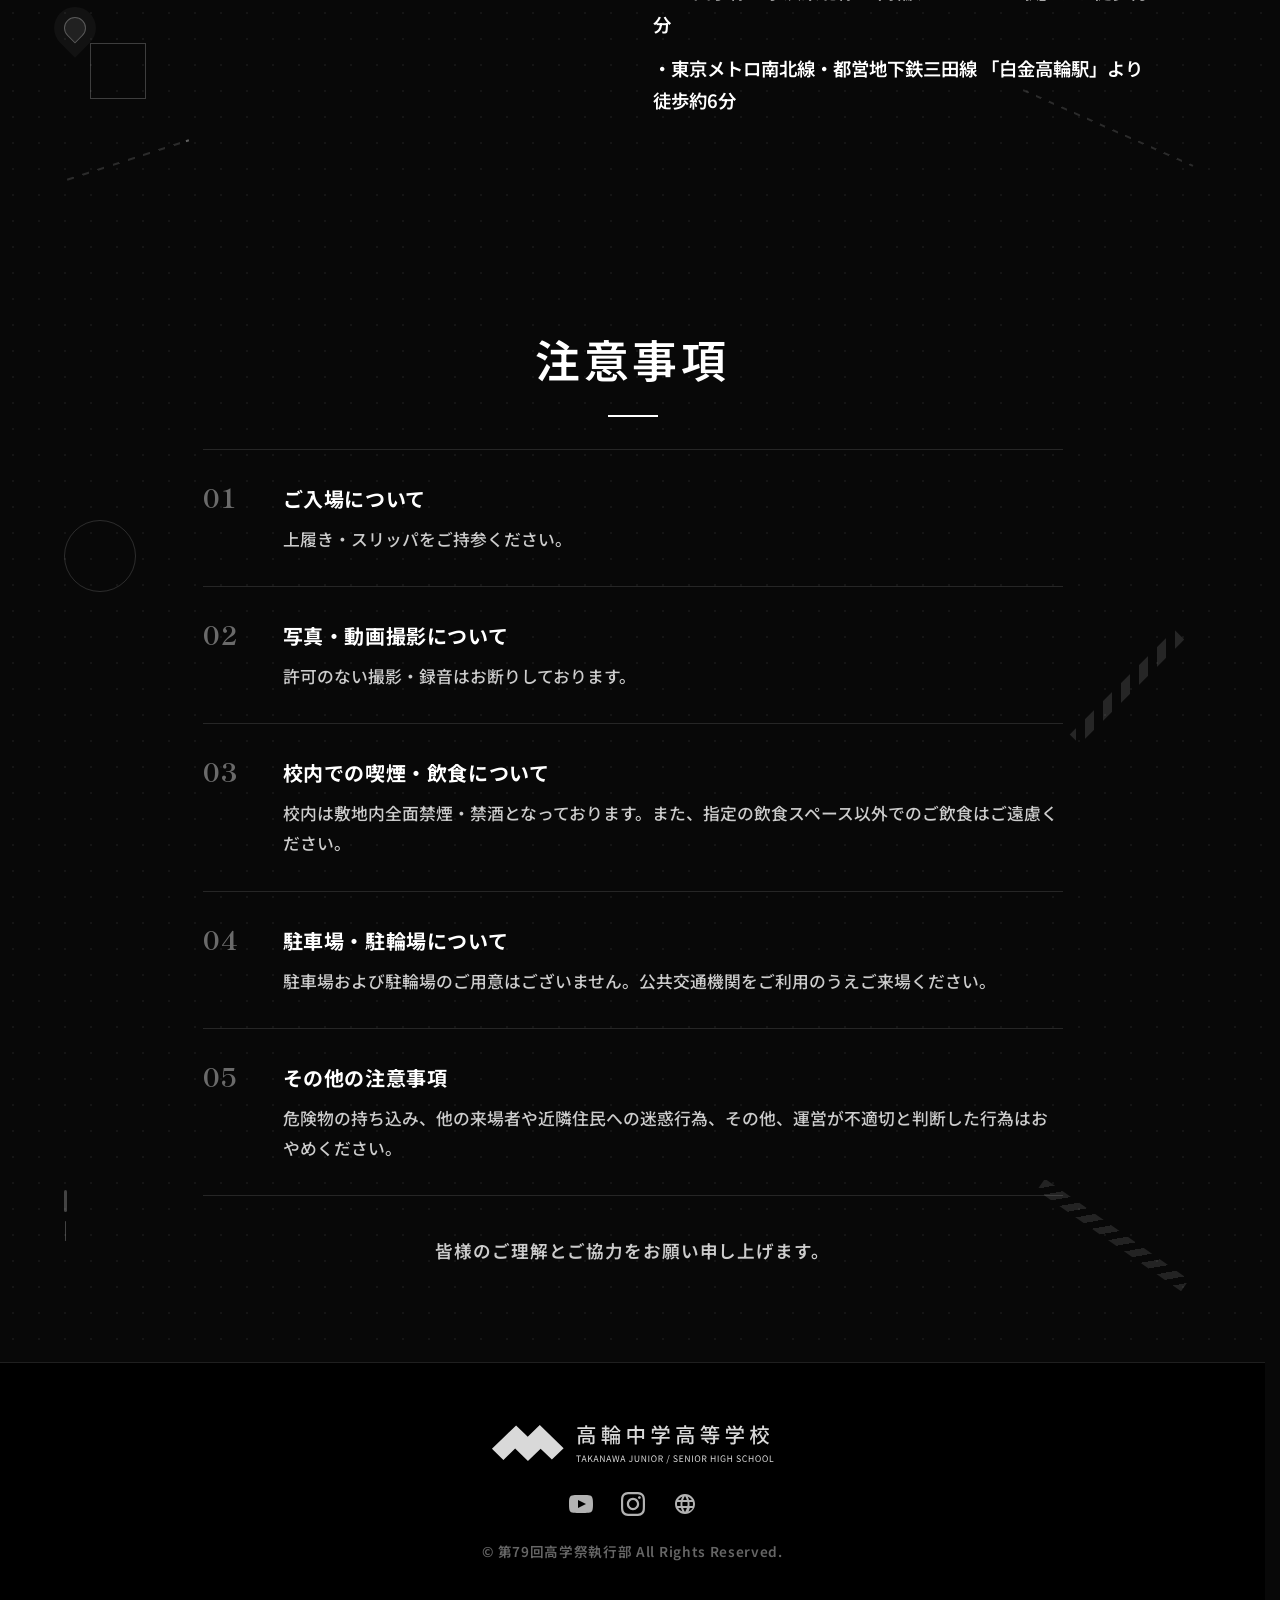
==== commit cc34397a: "Remove: 高学祭大賞フォームとパンフレットの案内セクションを削除" ====
--- a/index.html
+++ b/index.html
@@ -125,24 +125,6 @@
   </section>
 
   <main>
-    <section id="grand-prix" class="grand-prix">
-      <div class="section-deco" data-section="grand-prix" aria-hidden="true">
-        <span class="d-star d-size-lg pos-1"></span>
-        <span class="d-ring d-size-md pos-2"></span>
-        <span class="d-dot pos-3"></span>
-      </div>
-      <div class="content-inner grand-prix-inner">
-        <h2 class="scroll-fade">高学祭大賞</h2>
-        <div class="grand-prix-text scroll-fade">
-          <p class="grand-prix-apology">
-            謹んでお詫び申し上げます。パンフレットに掲載のQRコードに誤りがあり、投票が困難な状況となっておりました。ご迷惑をおかけし、誠に申し訳ございません。
-          </p>
-          <a class="btn-projects grand-prix-form-btn" href="https://docs.google.com/forms/d/e/1FAIpQLSc-I0dS_eJkgNXEQUxPv0V6HkV5yIiI-hs_ckgnveNZEWWohg/viewform"
-            target="_blank" rel="noopener noreferrer"> 高学祭大賞フォームを開く </a>
-        </div>
-      </div>
-    </section>
-
     <section id="pamphlet" class="pamphlet">
       <div class="section-deco" data-section="pamphlet" aria-hidden="true">
         <span class="d-bracket--flip d-size-lg pos-1"></span>
@@ -154,7 +136,7 @@
           <p class="projects-message">
             出展・企画の詳細、タイムテーブル、会場案内をまとめたパンフレットを発行しています。
           </p>
-          <a href="./パンフレット.pdf" class="btn-projects" target="_blank" rel="noopener noreferrer"> パンフレットを見る
+          <a href="./pamphlet.pdf" class="btn-projects" target="_blank" rel="noopener noreferrer"> パンフレットを見る
           </a>
         </div>
       </div>
--- a/assets/css/style.css
+++ b/assets/css/style.css
@@ -412,7 +412,6 @@
   scroll-margin-top: 90px;
 }
 
-.grand-prix::before,
 .about::before {
   content: "";
   z-index: 0;
@@ -719,19 +718,16 @@
   height: 14px;
 }
 
-[data-section="grand-prix"] .pos-1,
 [data-section="about"] .pos-1 {
   right: clamp(20px, 5vw, 88px);
   bottom: 56px;
 }
 
-[data-section="grand-prix"] .pos-2,
 [data-section="about"] .pos-2 {
   top: 26%;
   left: 16%;
 }
 
-[data-section="grand-prix"] .pos-3,
 [data-section="about"] .pos-3 {
   top: 46%;
   right: 15%;
@@ -827,7 +823,6 @@
   transform: translateY(0);
 }
 
-.grand-prix::after,
 .about::after {
   content: "";
   pointer-events: none;
@@ -839,8 +834,7 @@
   left: 0;
 }
 
-.about-text,
-.grand-prix-text {
+.about-text {
   text-align: center;
   max-width: 860px;
   margin: 0 auto;
@@ -864,8 +858,7 @@
   height: 5.5rem;
 }
 
-.about p,
-.grand-prix-apology {
+.about p {
   color: #f0f0f0;
   letter-spacing: 0.04em;
   text-align: left;
@@ -873,7 +866,6 @@
   line-height: 2.1;
 }
 
-.grand-prix h2,
 .projects h2,
 .congestion h2,
 .access h2,
@@ -888,7 +880,6 @@
   font-size: 2.8rem;
 }
 
-.grand-prix h2:after,
 .projects h2:after,
 .congestion h2:after,
 .access h2:after,
@@ -1280,15 +1271,6 @@
   font-size: 1rem;
   font-weight: 500;
   line-height: 1.8;
-}
-
-.grand-prix-form-btn {
-  margin-top: 38px;
-}
-
-.grand-prix-form-btn:focus-visible {
-  outline: 2px solid #fff;
-  outline-offset: 3px;
 }
 
 .projects-link-container {
@@ -1876,7 +1858,6 @@
     scroll-margin-top: 88px;
   }
 
-  .grand-prix::before,
   .about::before,
   .congestion::before,
   .projects::before,
@@ -1941,7 +1922,6 @@
     left: 16px;
   }
 
-  .grand-prix::before,
   .about::before {
     width: 64px;
     height: 64px;
@@ -2152,12 +2132,10 @@
     height: 4rem;
   }
 
-  .about p,
-  .grand-prix-apology {
+  .about p {
     font-size: 1.05rem;
   }
 
-  .grand-prix h2,
   .projects h2,
   .congestion h2,
   .access h2,
@@ -2166,11 +2144,6 @@
   .pamphlet h2 {
     font-size: 2.5rem;
     margin-bottom: 24px;
-  }
-
-  .grand-prix-form-btn {
-    width: 100%;
-    margin-top: 32px;
   }
 
   .congestion-desc {
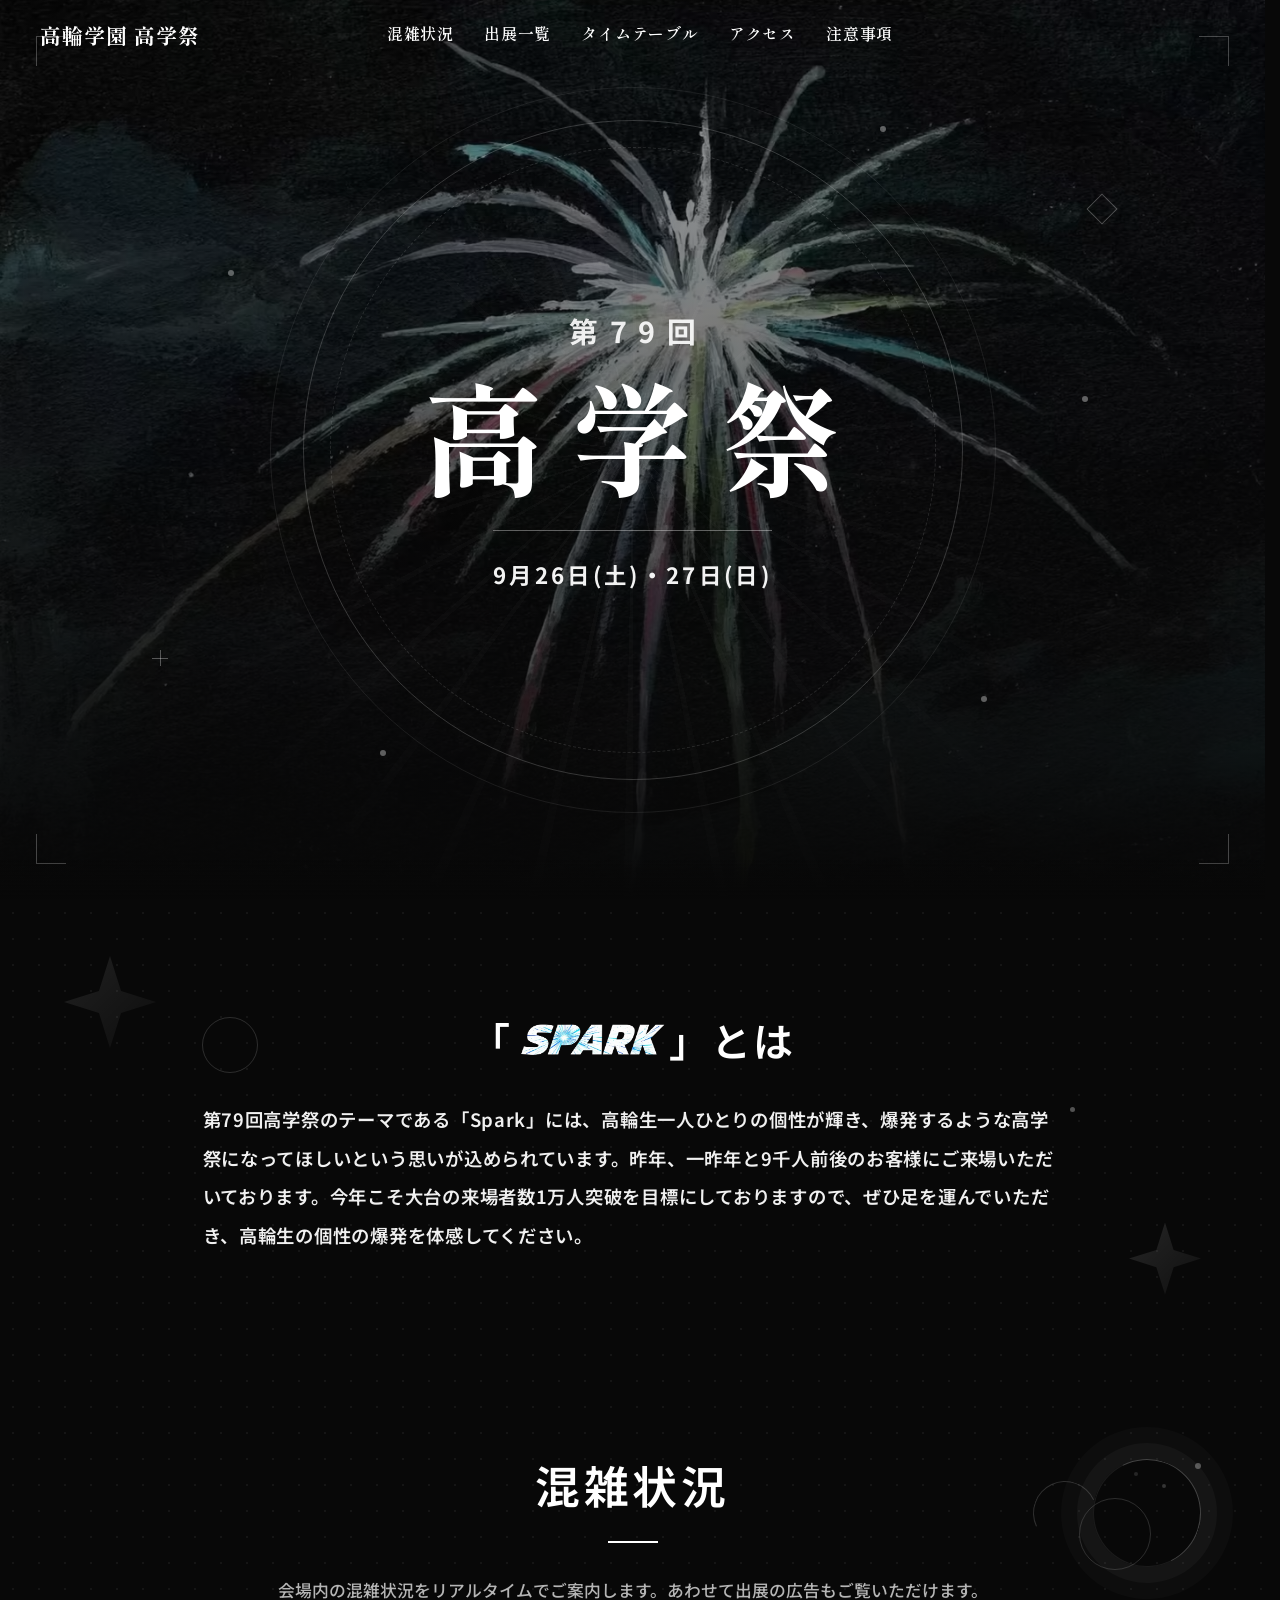
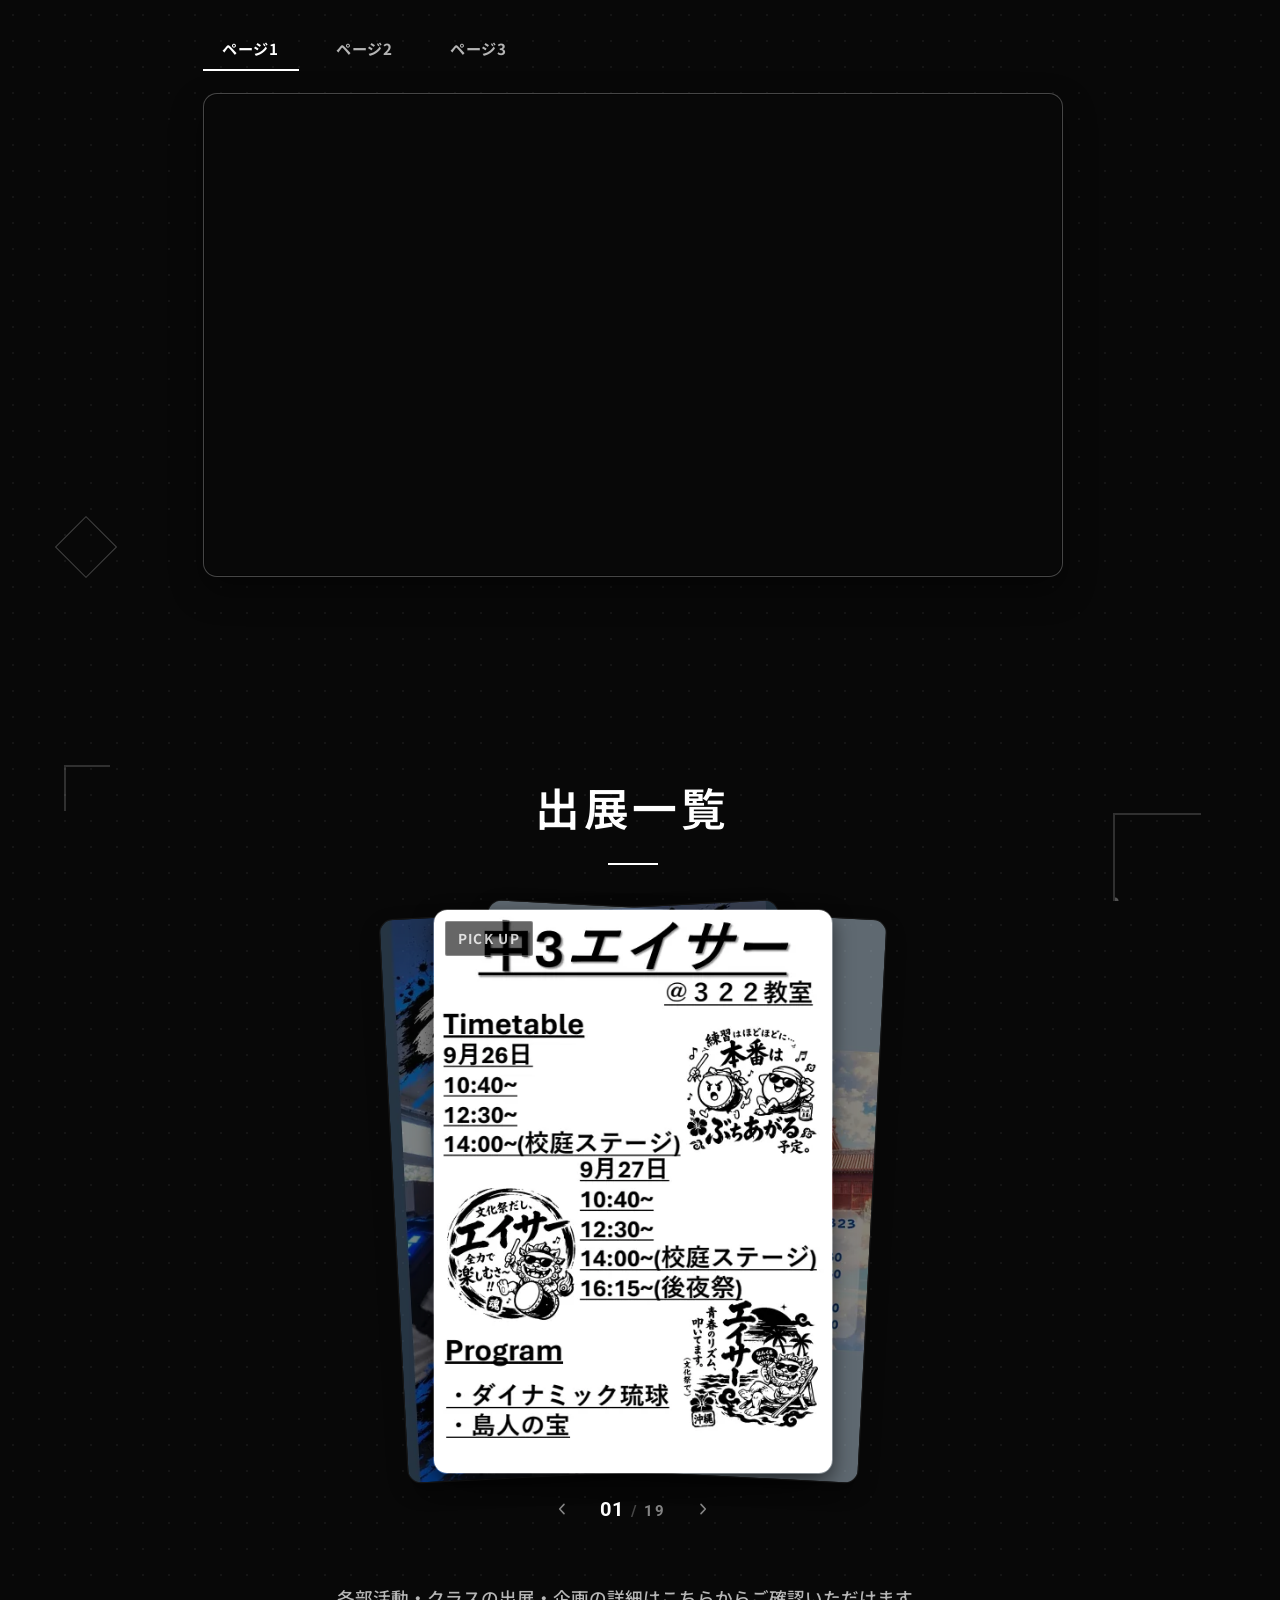
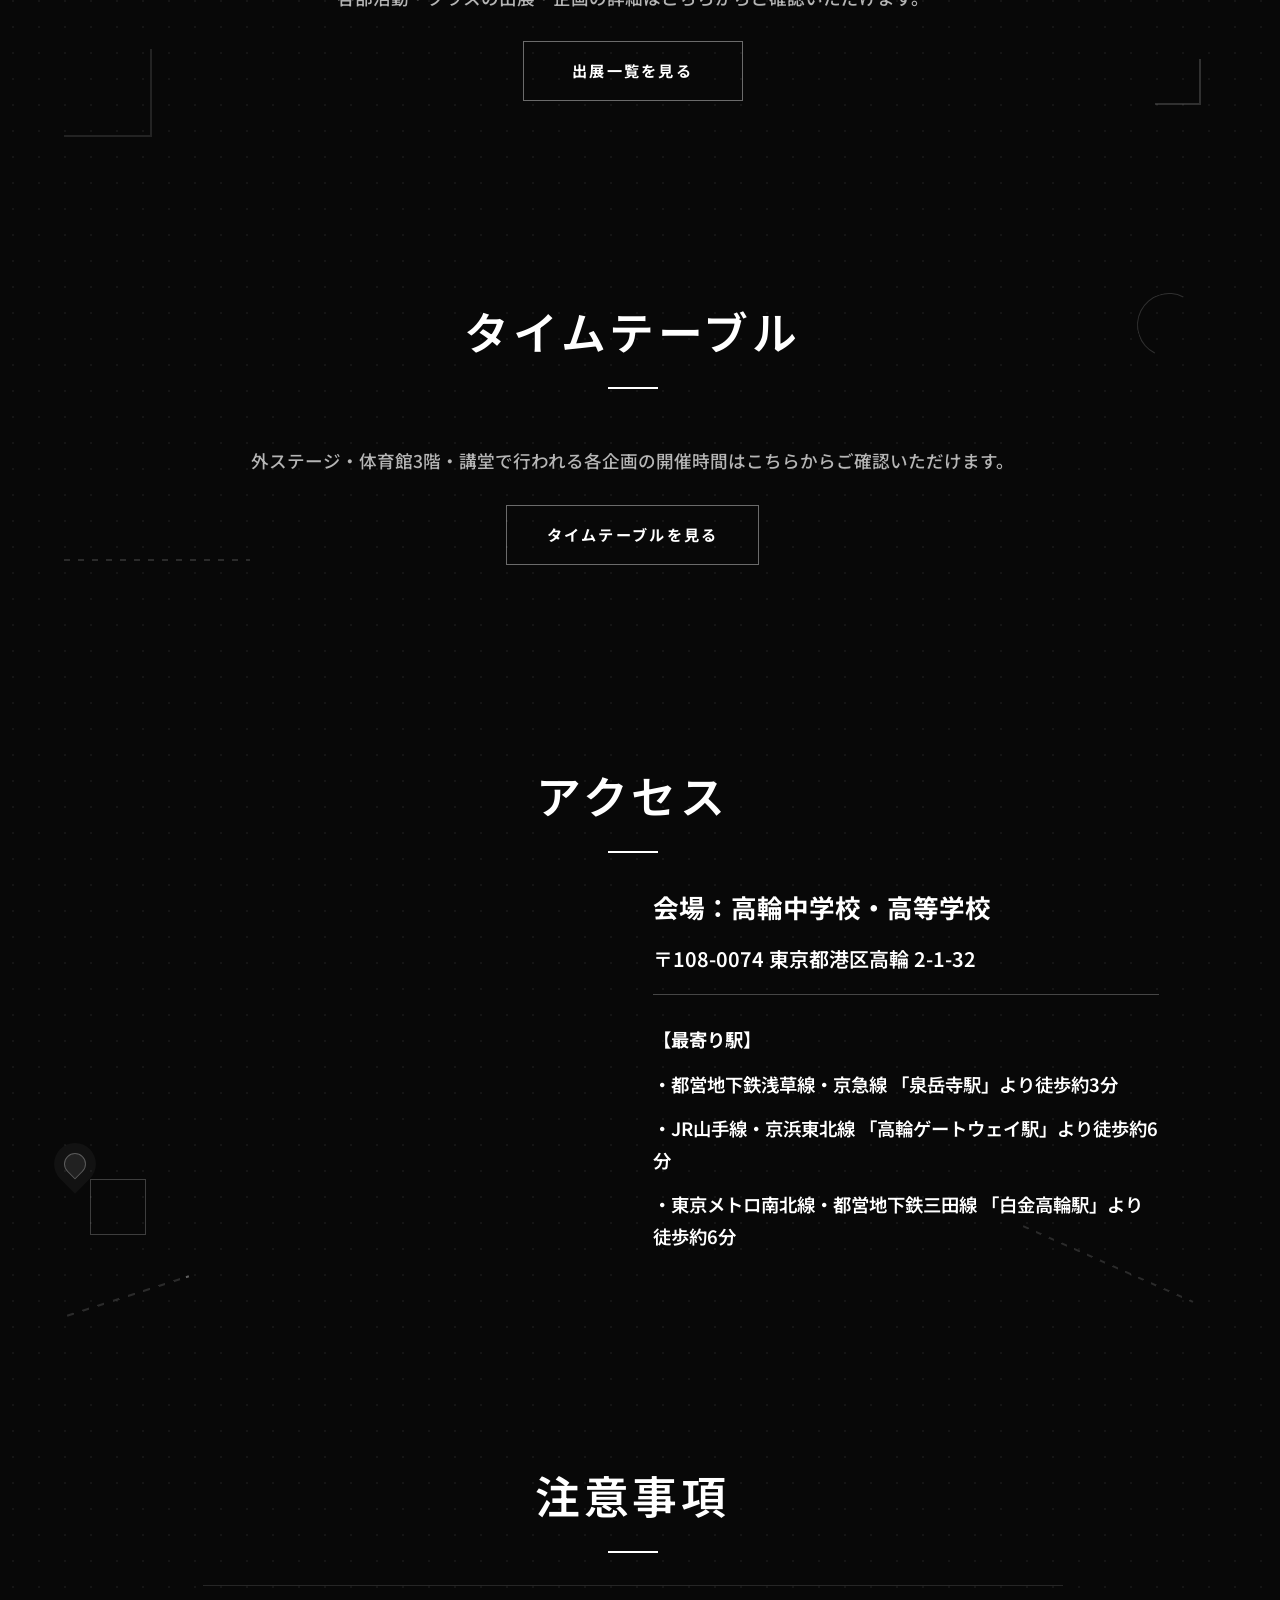
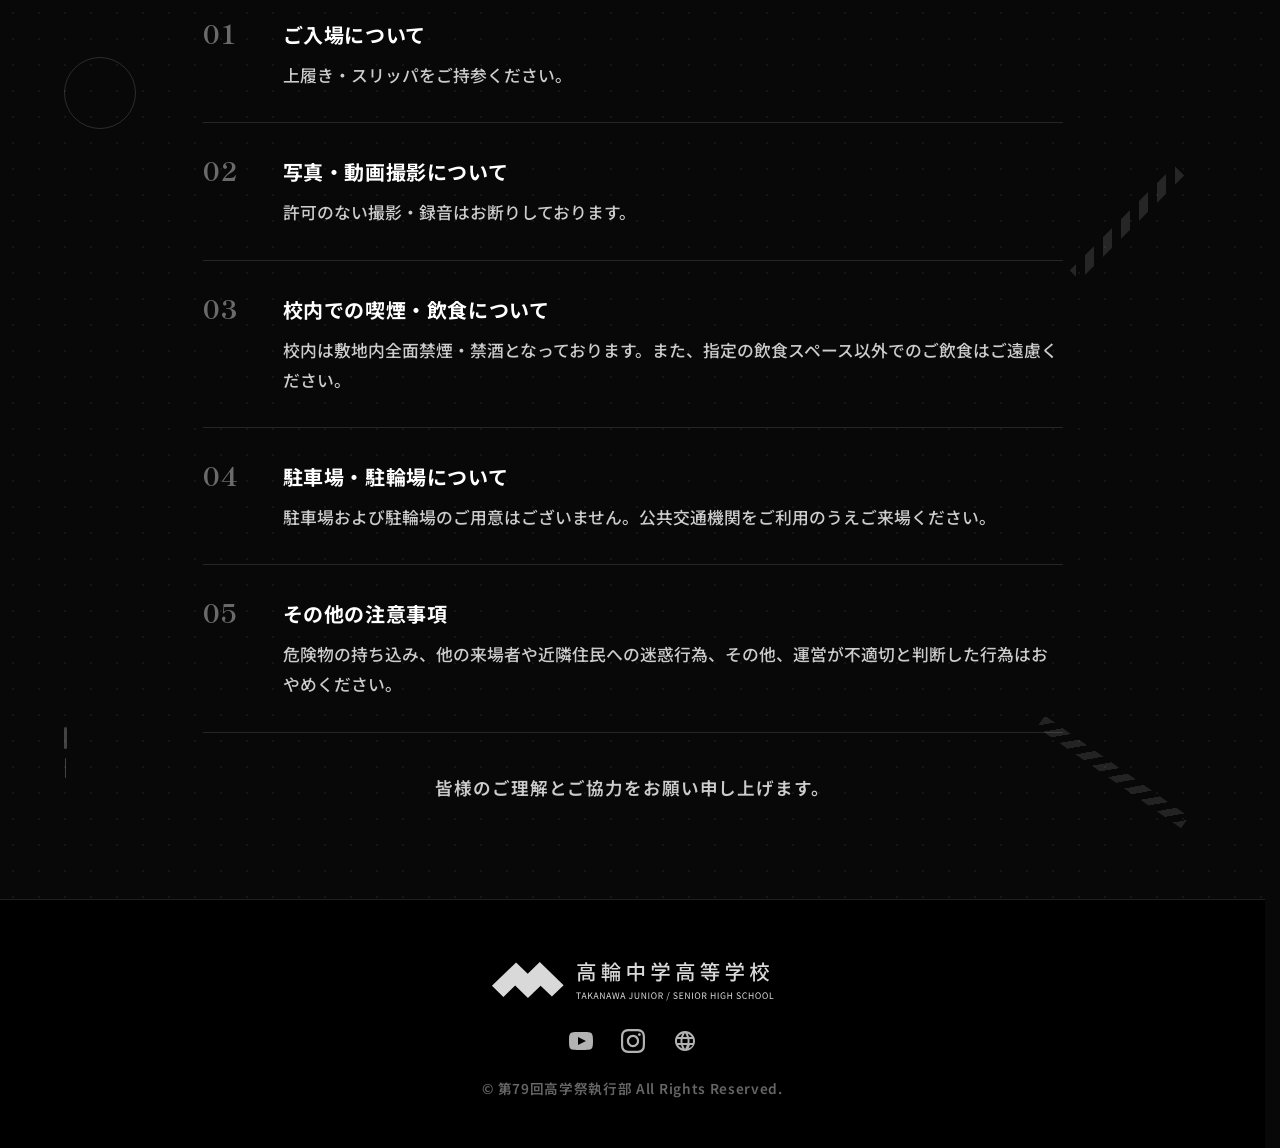
==== commit 3ab6bd8e: "Remove: パンフレットセクションを削除" ====
--- a/index.html
+++ b/index.html
@@ -125,23 +125,6 @@
   </section>
 
   <main>
-    <section id="pamphlet" class="pamphlet">
-      <div class="section-deco" data-section="pamphlet" aria-hidden="true">
-        <span class="d-bracket--flip d-size-lg pos-1"></span>
-        <span class="d-route d-size-lg pos-2"></span>
-      </div>
-      <div class="content-inner">
-        <h2 class="scroll-fade">パンフレット</h2>
-        <div class="projects-link-container scroll-fade">
-          <p class="projects-message">
-            出展・企画の詳細、タイムテーブル、会場案内をまとめたパンフレットを発行しています。
-          </p>
-          <a href="./pamphlet.pdf" class="btn-projects" target="_blank" rel="noopener noreferrer"> パンフレットを見る
-          </a>
-        </div>
-      </div>
-    </section>
-
     <section class="about">
       <div class="section-deco" data-section="about" aria-hidden="true">
         <span class="d-star d-size-lg pos-1"></span>
--- a/assets/css/style.css
+++ b/assets/css/style.css
@@ -770,17 +770,6 @@
   left: clamp(20px, 5vw, 88px);
 }
 
-[data-section="pamphlet"] .pos-1 {
-  top: 34%;
-  right: clamp(20px, 5vw, 88px);
-  transform: rotate(180deg);
-}
-
-[data-section="pamphlet"] .pos-2 {
-  bottom: 88px;
-  left: clamp(20px, 5vw, 88px);
-}
-
 [data-section="access"] .pos-1 {
   bottom: 126px;
   left: calc(clamp(20px, 5vw, 88px) + 26px);
@@ -870,8 +859,7 @@
 .congestion h2,
 .access h2,
 .precautions h2,
-.timetable h2,
-.pamphlet h2 {
+.timetable h2 {
   letter-spacing: 0.08em;
   text-align: center;
   color: #fff;
@@ -884,8 +872,7 @@
 .congestion h2:after,
 .access h2:after,
 .precautions h2:after,
-.timetable h2:after,
-.pamphlet h2:after {
+.timetable h2:after {
   content: "";
   background: #fff;
   width: 50px;
@@ -1310,15 +1297,6 @@
   background-color: #fff;
   color: #080808;
   border-color: #fff;
-}
-
-.pamphlet-note {
-  max-width: 90%;
-  margin-top: 20px;
-  color: #ffffff59;
-  font-size: 0.8rem;
-  font-weight: 500;
-  line-height: 1.7;
 }
 
 .congestion-desc {
@@ -2140,8 +2118,7 @@
   .congestion h2,
   .access h2,
   .precautions h2,
-  .timetable h2,
-  .pamphlet h2 {
+  .timetable h2 {
     font-size: 2.5rem;
     margin-bottom: 24px;
   }
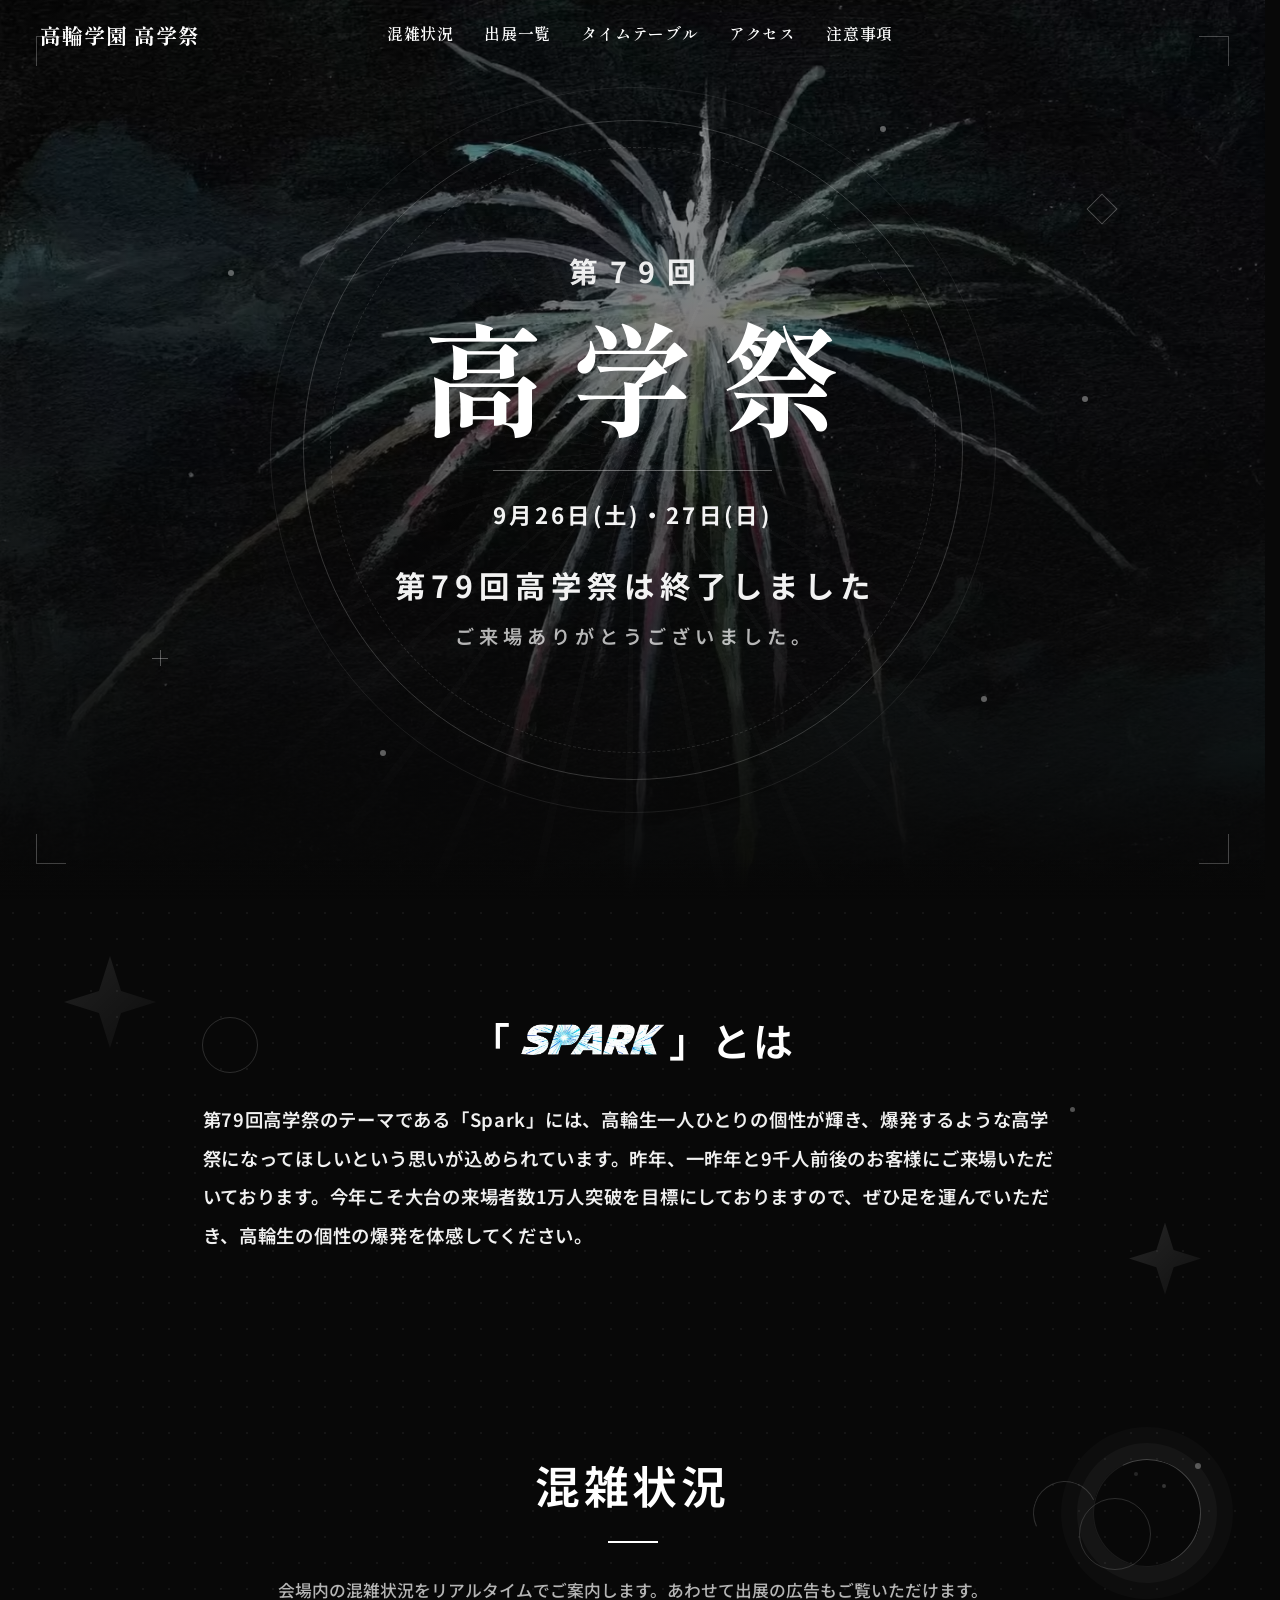
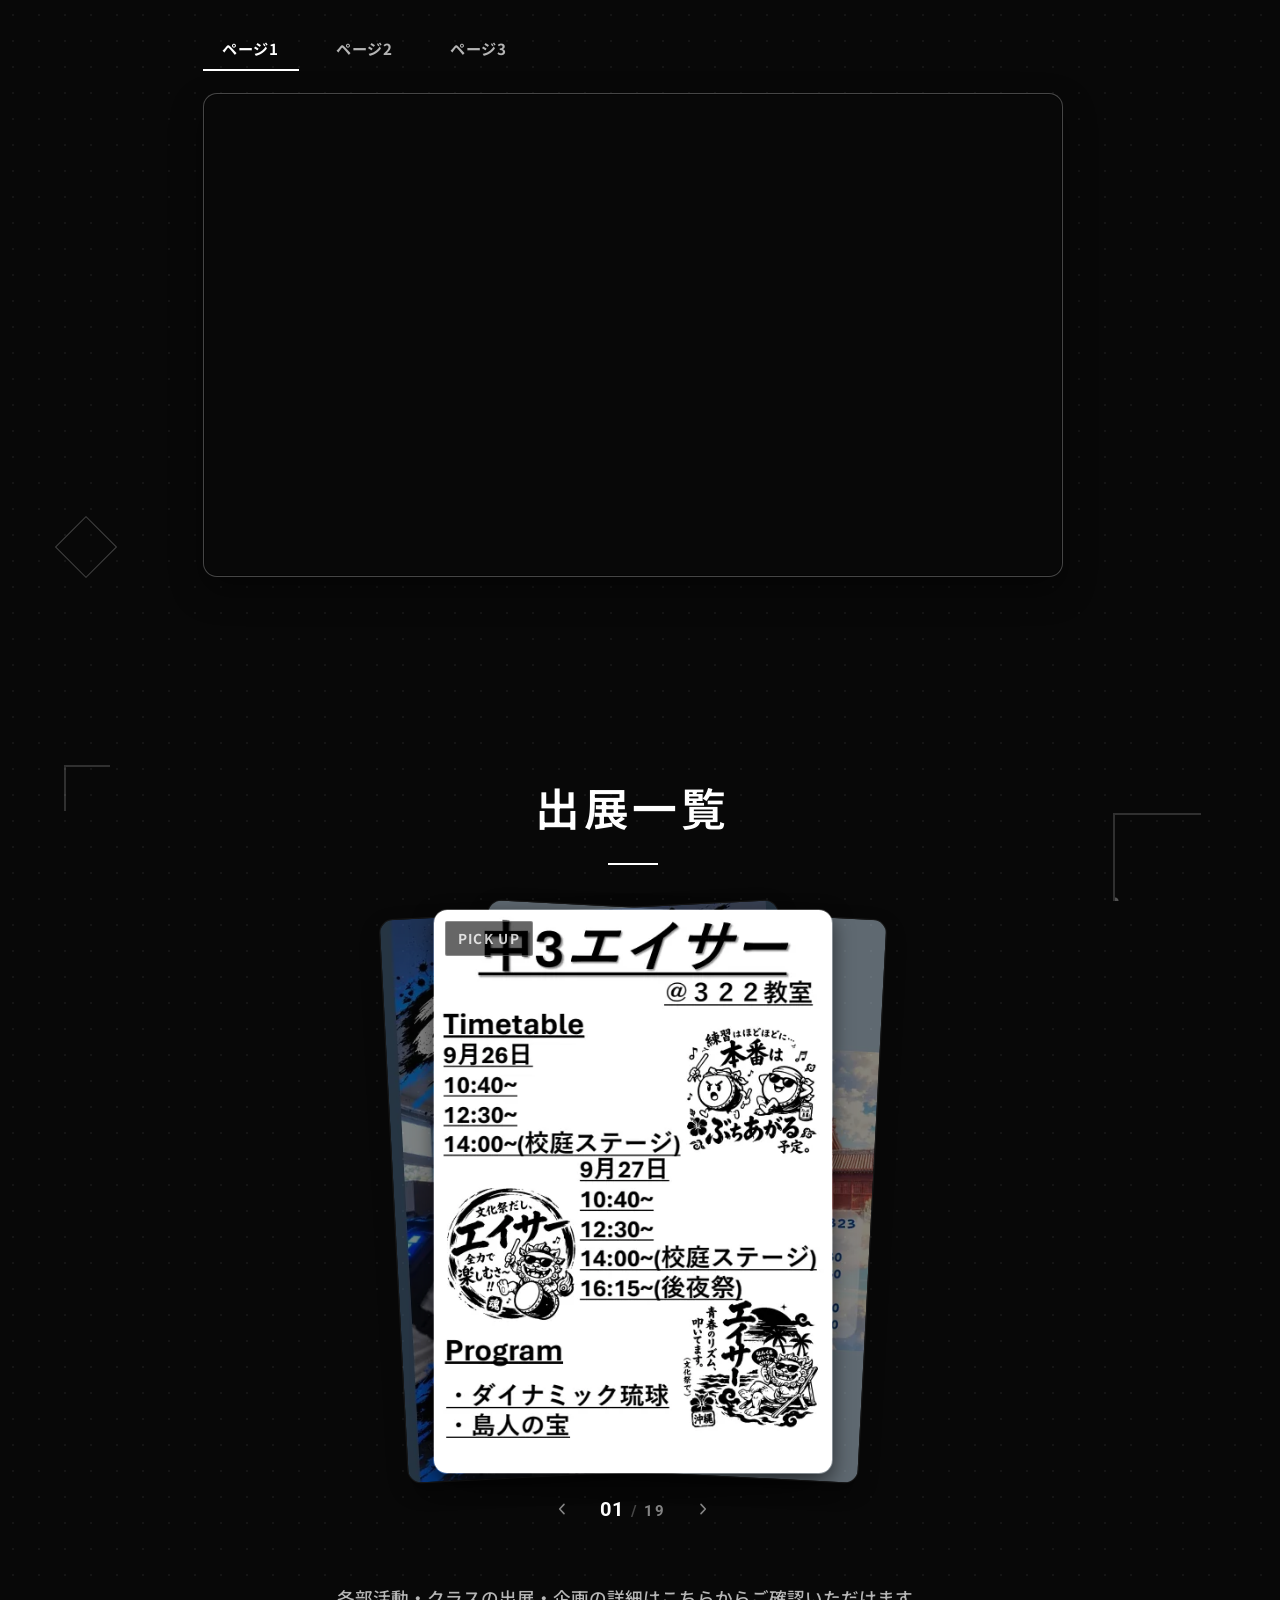
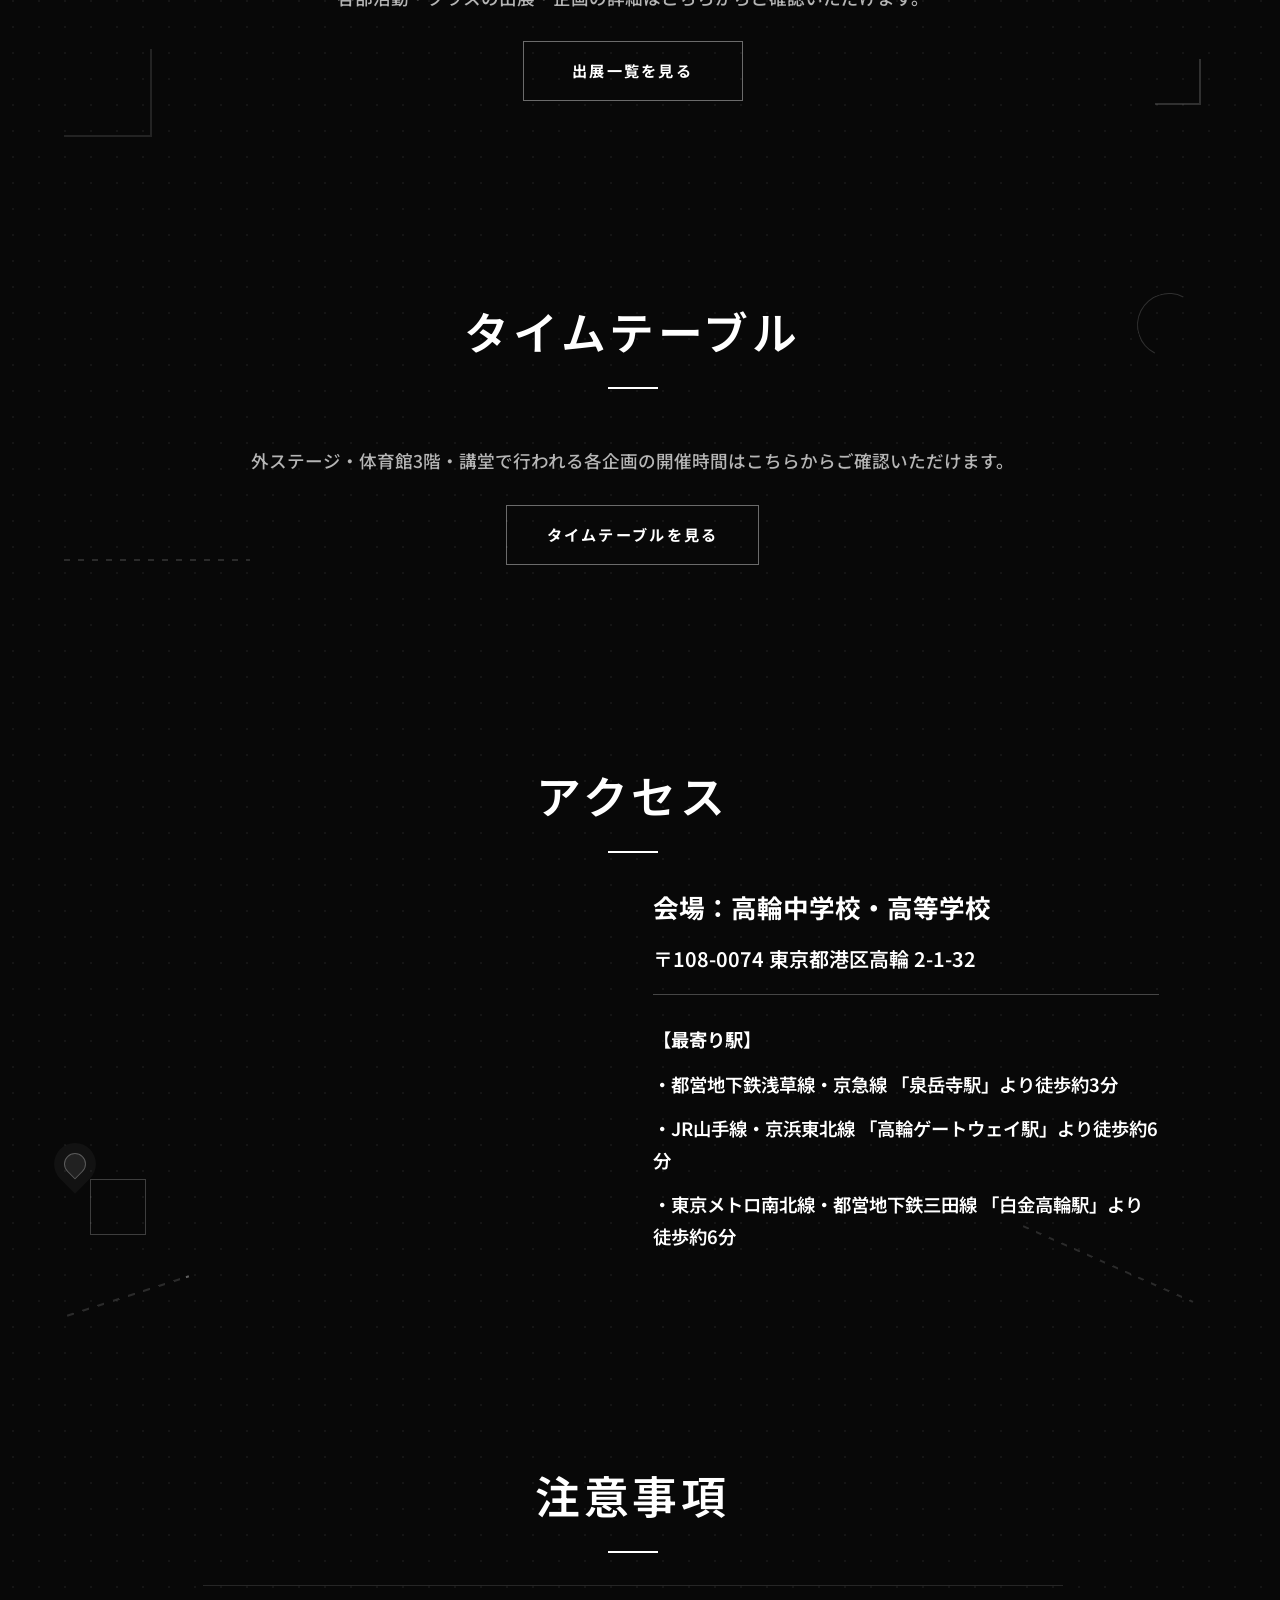
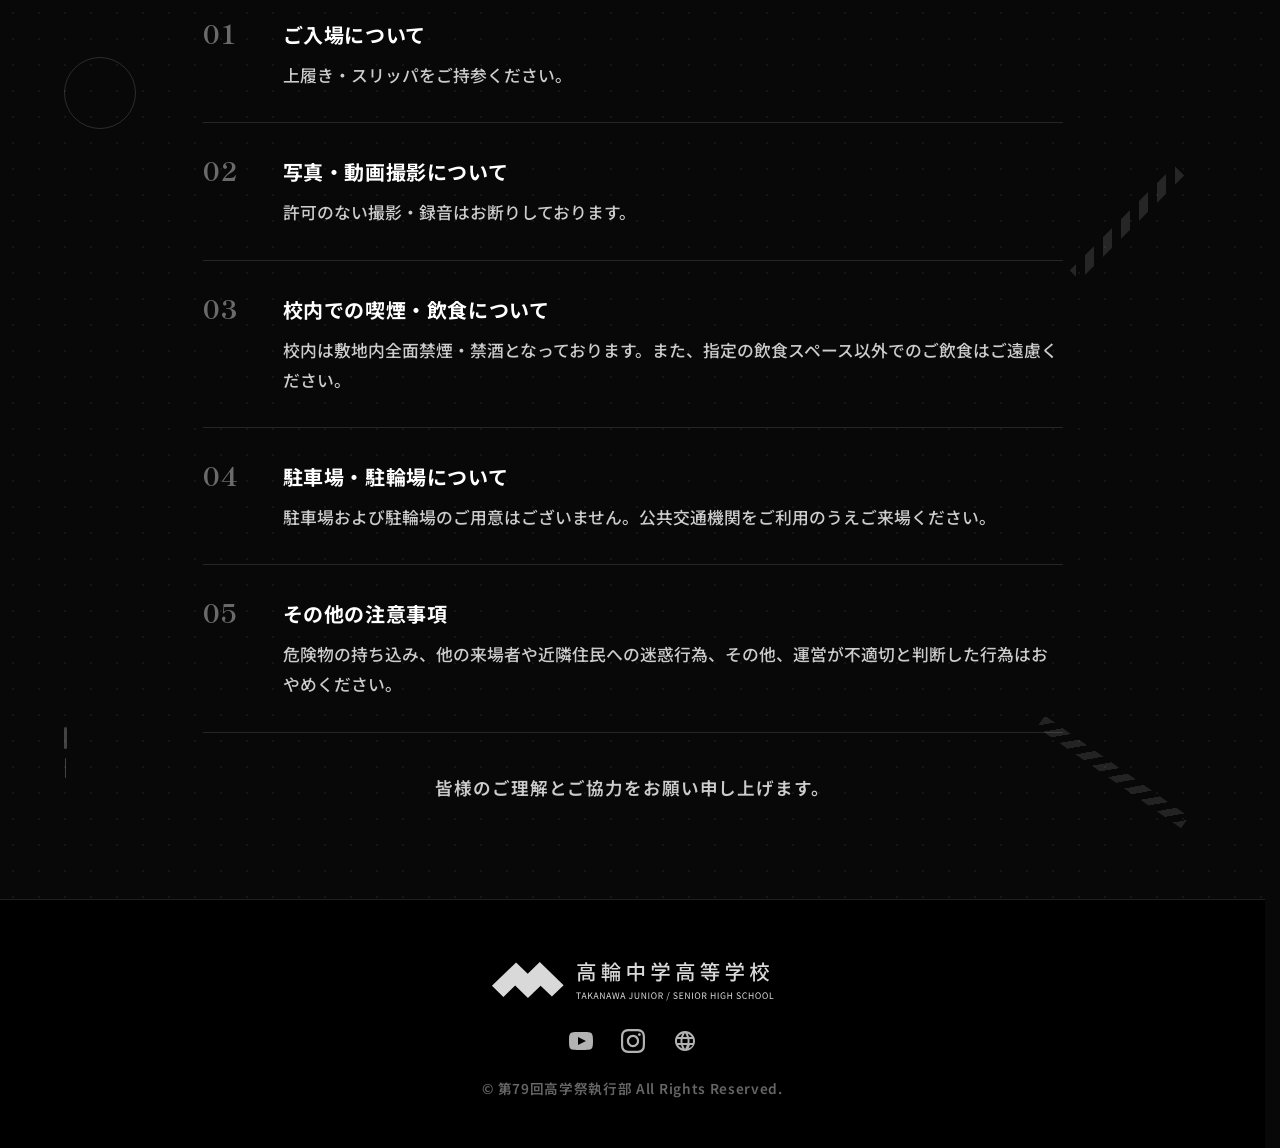
==== commit 2bc7d0bf: "Add: 高学祭終了の告知とお礼のメッセージを追加" ====
--- a/index.html
+++ b/index.html
@@ -121,6 +121,10 @@
       <p class="hero-date">
         9月26日(土)・27日(日)
       </p>
+      <div class="hero-closed">
+        <h2 class="hero-closed-title">第79回高学祭は終了しました</h2>
+        <p class="hero-thanks">ご来場ありがとうございました。</p>
+      </div>
     </div>
   </section>
 
--- a/assets/css/style.css
+++ b/assets/css/style.css
@@ -373,6 +373,56 @@
   font-size: clamp(4.8rem, 9.5vw, 8.5rem);
   font-weight: 800;
   line-height: 1.1;
+}
+
+.hero-closed {
+  display: flex;
+  flex-direction: column;
+  align-items: center;
+  margin-top: 30px;
+  font-family: Noto Sans JP, sans-serif;
+  opacity: 0;
+  animation: hero-closed-in 1.4s ease 0.4s forwards;
+}
+
+.hero-closed-title {
+  display: flex;
+  align-items: center;
+  justify-content: center;
+  gap: 20px;
+  color: #fffffff2;
+  font-size: clamp(1.3rem, 3.2vw, 1.9rem);
+  font-weight: 700;
+  letter-spacing: 0.2em;
+  text-indent: 0.2em;
+  line-height: 1.5;
+}
+
+.hero-thanks {
+  margin-top: 12px;
+  color: #ffffffb3;
+  font-size: clamp(1rem, 2.2vw, 1.2rem);
+  font-weight: 600;
+  letter-spacing: 0.26em;
+  text-indent: 0.26em;
+}
+
+@keyframes hero-closed-in {
+  from {
+    opacity: 0;
+    transform: translateY(6px);
+  }
+  to {
+    opacity: 1;
+    transform: translateY(0);
+  }
+}
+
+@media (prefers-reduced-motion: reduce) {
+  .hero-closed {
+    opacity: 1;
+    animation: none;
+  }
 }
 
 .hero-date {
@@ -2092,6 +2142,24 @@
     font-size: 4.8rem;
   }
 
+  .hero-closed {
+    margin-top: 48px;
+  }
+
+  .hero-closed-title {
+    gap: 10px;
+    font-size: 1.45rem;
+    letter-spacing: 0.1em;
+    text-indent: 0.1em;
+  }
+
+  .hero-thanks {
+    margin-top: 12px;
+    font-size: 1.15rem;
+    letter-spacing: 0.18em;
+    text-indent: 0.18em;
+  }
+
   .hero-date {
     gap: 8px;
     padding-top: 18px;
